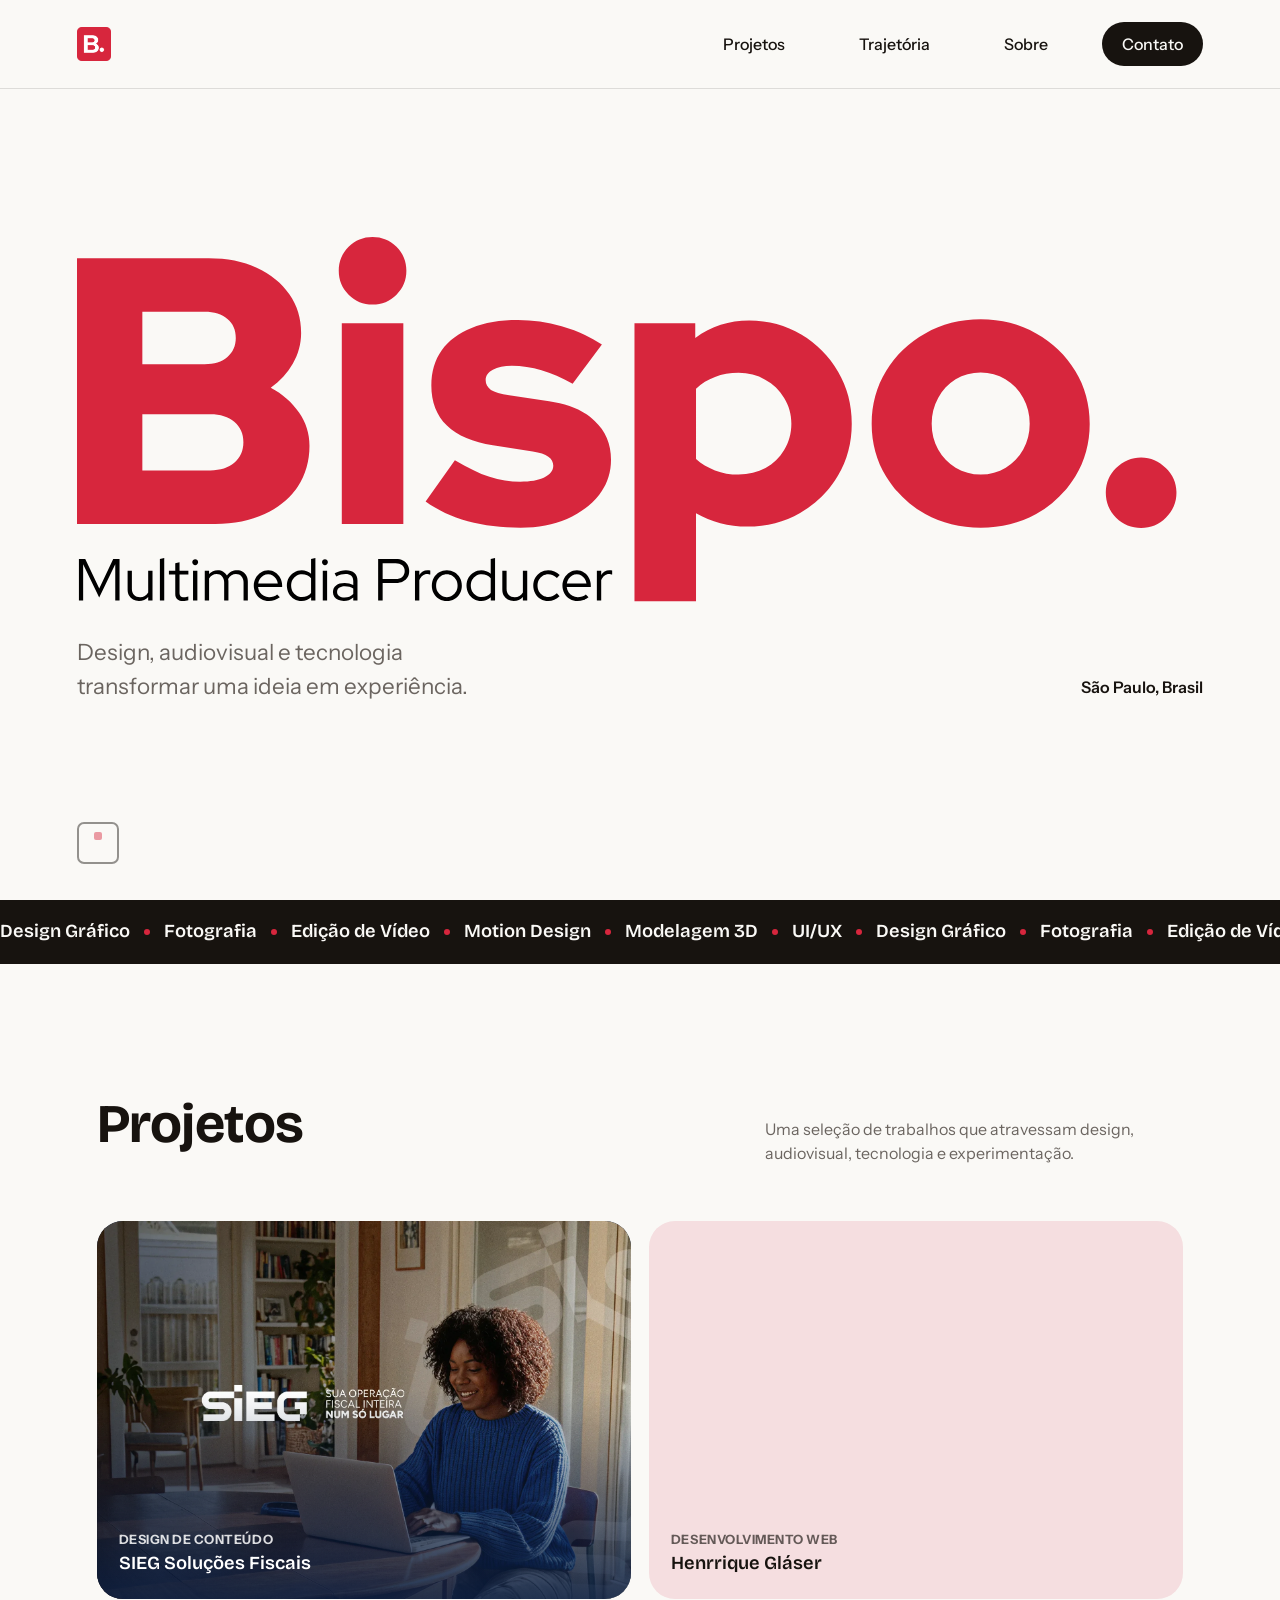
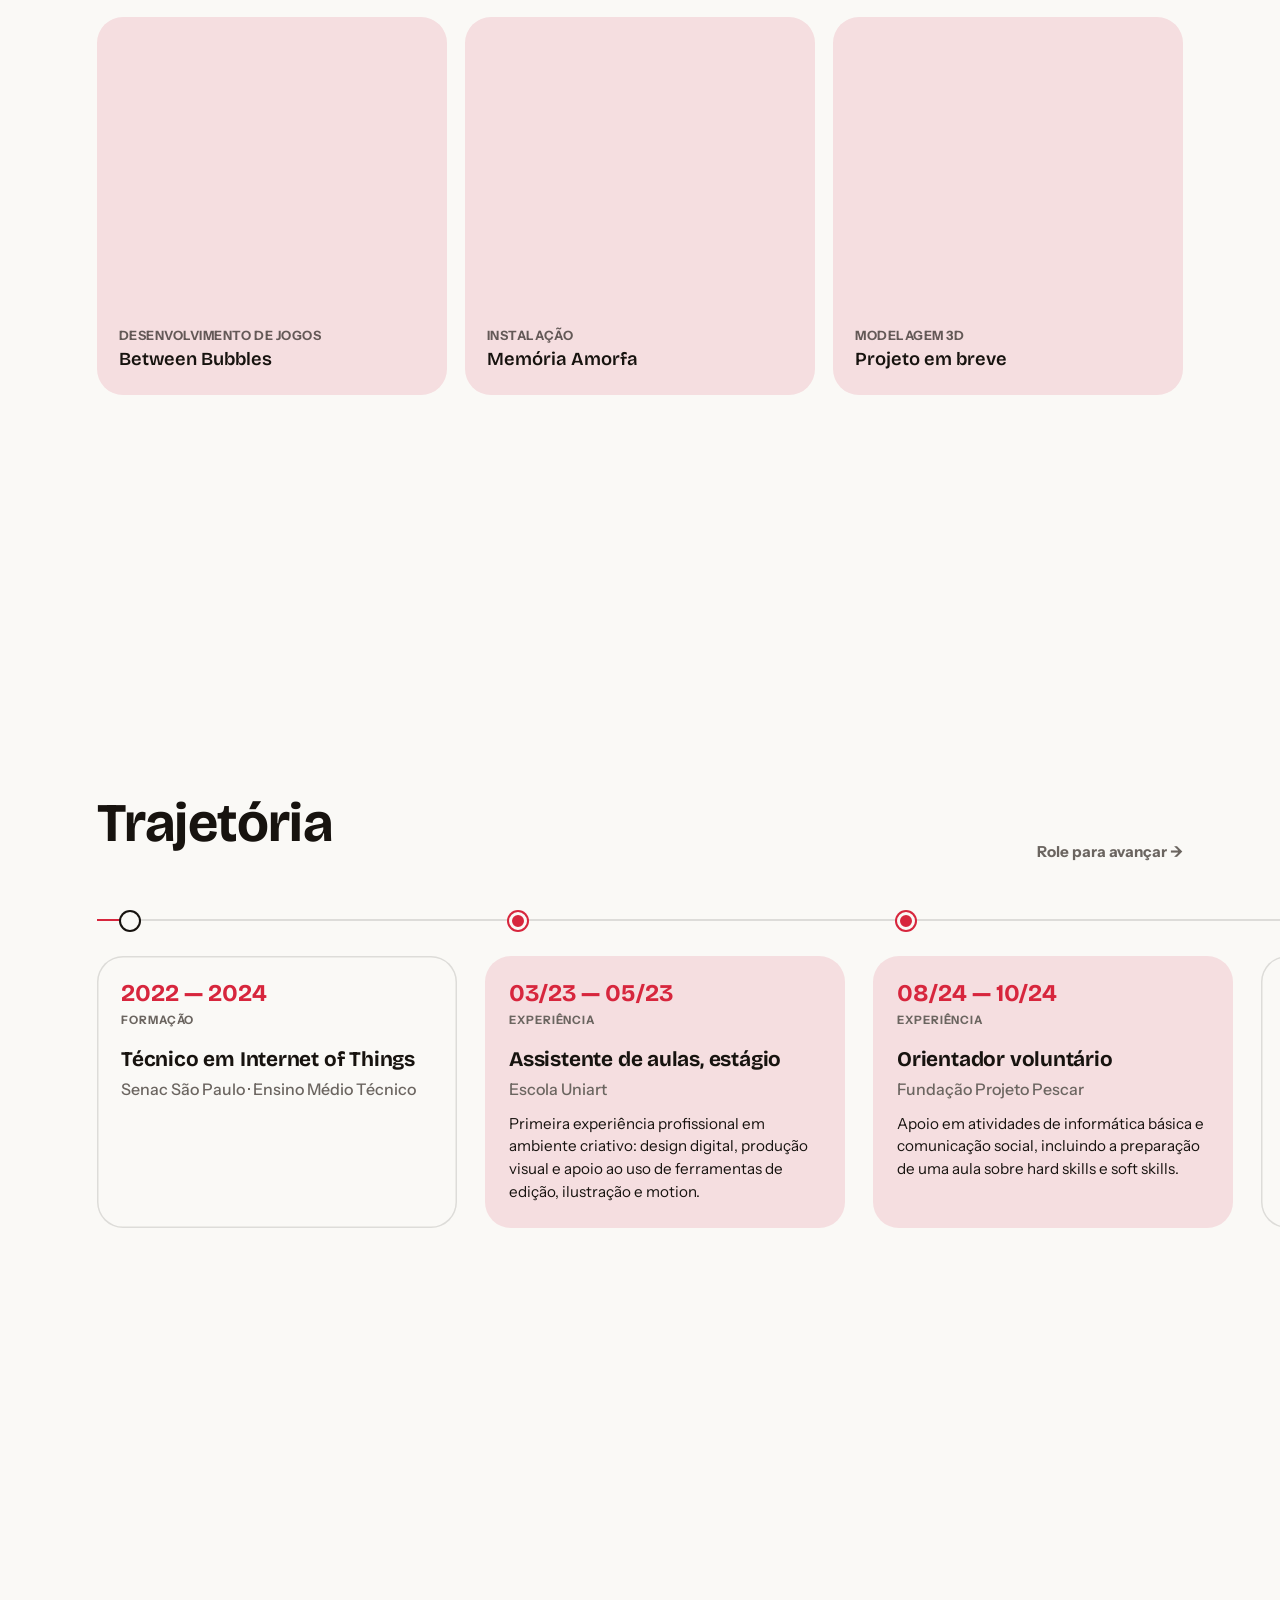
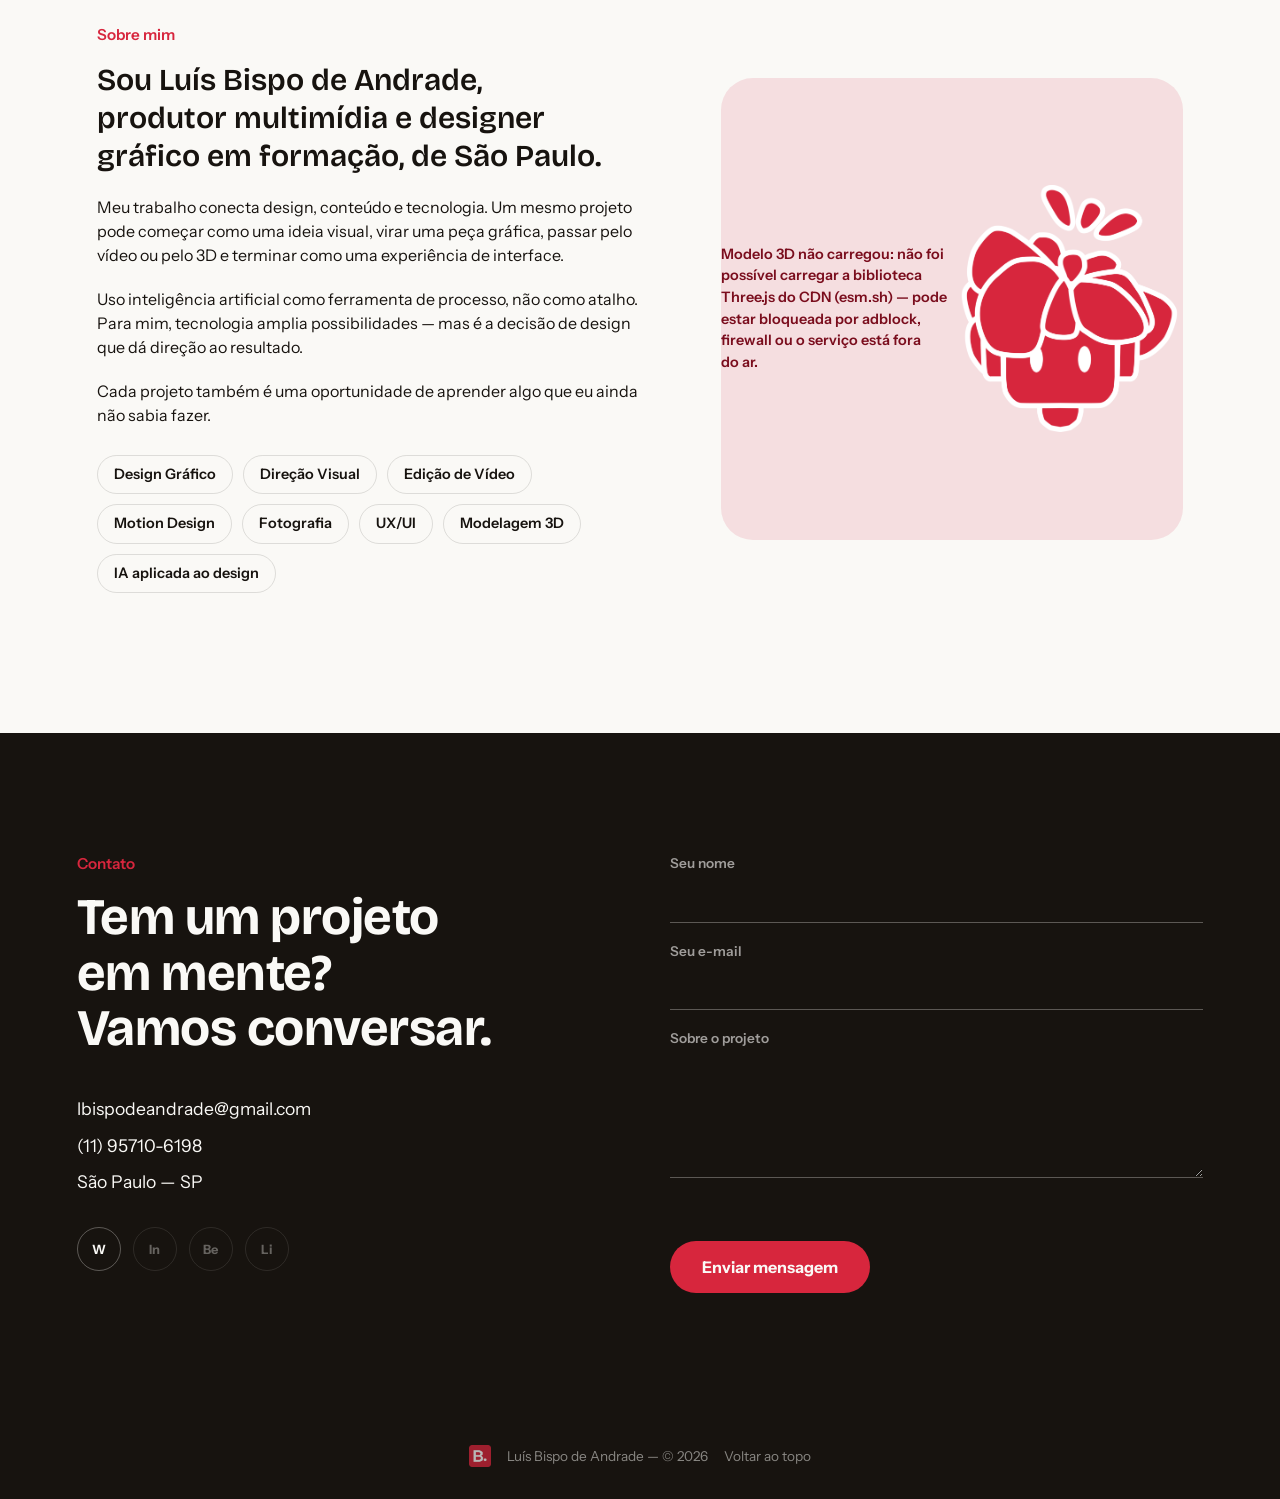
==== index.html @ b8ab95c9 "Ajusta o index: hero sem sobreposição, capa no card da SIEG e trajetória horizontal - Hero: o texto " ====
<!DOCTYPE html>
<html lang="pt-BR">
<head>
<meta charset="UTF-8">
<meta name="viewport" content="width=device-width, initial-scale=1.0">
<title>Luís Bispo — Produtor Multimídia</title>
<meta name="description" content="Portfólio de Luís Bispo de Andrade — produtor multimídia e designer gráfico em São Paulo. Design, fotografia, motion e produção audiovisual.">
<meta name="theme-color" content="#D7263D">
<link rel="canonical" href="https://lu-s-bispo-produtor-multim-dia.vercel.app/">
<meta property="og:type" content="website">
<meta property="og:locale" content="pt_BR">
<meta property="og:site_name" content="Luís Bispo">
<meta property="og:url" content="https://lu-s-bispo-produtor-multim-dia.vercel.app/">
<meta property="og:title" content="Luís Bispo — Produtor Multimídia">
<meta property="og:description" content="Design, fotografia, motion e produção audiovisual em São Paulo.">
<meta property="og:image" content="https://lu-s-bispo-produtor-multim-dia.vercel.app/og-image.png">
<meta property="og:image:width" content="1200">
<meta property="og:image:height" content="630">
<meta property="og:image:alt" content="Bispo. — Luís Bispo de Andrade, produtor multimídia em São Paulo">
<meta name="twitter:card" content="summary_large_image">
<link rel="icon" type="image/png" href="Favicon.png">
<link rel="stylesheet" href="style.css">
<link rel="preconnect" href="https://fonts.googleapis.com">
<link rel="preconnect" href="https://fonts.gstatic.com" crossorigin>
<link href="https://fonts.googleapis.com/css2?family=Bricolage+Grotesque:opsz,wght@12..96,400..800&family=Instrument+Sans:ital,wght@0,400..700;1,400..700&display=swap" rel="stylesheet">
</head>
<body>
<!-- toca a volta da troca de IDV quando se chega de uma página de projeto -->
<script src="troca-idv.js"></script>

<header class="site-header">
    <a href="#topo" class="mark" aria-label="Início">
        <img src="Favicon.png" alt="">
    </a>

    <button class="menu-toggle" aria-expanded="false" aria-controls="nav-menu" aria-label="Abrir menu">
        <span></span><span></span><span></span>
    </button>

    <nav id="nav-menu" class="nav">
        <a href="#projetos">Projetos</a>
        <a href="#trajetoria">Trajetória</a>
        <a href="#sobre">Sobre</a>
        <a href="#contato" class="nav-cta">Contato</a>
    </nav>
</header>

<main id="topo">

    <!-- ===================== HERO ===================== -->
    <section class="hero">
        <h1 class="hero-word">
            <img src="logo.svg" alt="Bispo. Produtor Multimídia">
        </h1>

        <div class="hero-meta">
            <p class="hero-line">Design, audiovisual e tecnologia <br> transformar uma ideia em experiência.</p>
            <p class="hero-loc">São&nbsp;Paulo, Brasil</p>
        </div>

        <a href="#projetos" class="scroll-cue" aria-label="Ver projetos">
            <span></span>
        </a>
    </section>

    <!-- ===================== FAIXA ===================== -->
    <div class="faixa" aria-hidden="true">
        <div class="faixa-track">
            <span>Design Gráfico</span><i></i>
            <span>Fotografia</span><i></i>
            <span>Edição de Vídeo</span><i></i>
            <span>Motion Design</span><i></i>
            <span>Modelagem 3D</span><i></i>
            <span>UI/UX</span><i></i>
            <span>Design Gráfico</span><i></i>
            <span>Fotografia</span><i></i>
            <span>Edição de Vídeo</span><i></i>
            <span>Motion Design</span><i></i>
            <span>Modelagem 3D</span><i></i>
            <span>UI/UX</span><i></i>
            <span>Design Gráfico</span><i></i>
            <span>Fotografia</span><i></i>
            <span>Edição de Vídeo</span><i></i>
            <span>Motion Design</span><i></i>
            <span>Modelagem 3D</span><i></i>
            <span>UI/UX</span><i></i>
            <span>Design Gráfico</span><i></i>
            <span>Fotografia</span><i></i>
            <span>Edição de Vídeo</span><i></i>
            <span>Motion Design</span><i></i>
            <span>Modelagem 3D</span><i></i>
            <span>UI/UX</span><i></i>
            <span>Design Gráfico</span><i></i>
            <span>Fotografia</span><i></i>
            <span>Edição de Vídeo</span><i></i>
            <span>Motion Design</span><i></i>
            <span>Modelagem 3D</span><i></i>
            <span>UI/UX</span><i></i>
            <span>Design Gráfico</span><i></i>
            <span>Fotografia</span><i></i>
            <span>Edição de Vídeo</span><i></i>
            <span>Motion Design</span><i></i>
            <span>Modelagem 3D</span><i></i>
            <span>UI/UX</span><i></i>
        </div>
    </div>

    <!-- ===================== PROJETOS ===================== -->
    <section id="projetos" class="projetos">

        <div class="projetos-intro revelar">
            <h2>Projetos</h2>
            <p>Uma seleção de trabalhos que atravessam design, audiovisual, tecnologia e experimentação.
        </p>
        </div>

        <div class="grid-projetos">

            <a href="sieg.html" class="proj proj-a proj-com-capa revelar" data-categoria="Design de Conteúdo" data-cor="#0A1F44" style="--capa:url(assets/projetos/sieg/capa.webp)">
                <span class="proj-tag">Design de Conteúdo</span>
                <span class="proj-nome">SIEG Soluções Fiscais</span>
            </a>

            <a href="projetomodelo.html" class="proj proj-b revelar" data-categoria="Desenvolvimento Web">
                <span class="proj-tag">Desenvolvimento Web</span>
                <span class="proj-nome">Henrrique Gláser</span>
            </a>

            <a href="projetomodelo.html" class="proj proj-c revelar" data-categoria="Desenvolvimento de Jogos">
                <span class="proj-tag">Desenvolvimento de Jogos</span>
                <span class="proj-nome">Between Bubbles</span>
            </a>

            <a href="projetomodelo.html" class="proj proj-d revelar" data-categoria="Instalação">
                <span class="proj-tag">Instalação</span>
                <span class="proj-nome">Memória Amorfa</span>
            </a>

            <article class="proj proj-e revelar" data-categoria="Modelagem 3D" tabindex="0">
                <span class="proj-tag">Modelagem 3D</span>
                <span class="proj-nome">Projeto em breve</span>
            </article>

        </div>
    </section>

    <!-- ===================== TRAJETÓRIA =====================
         Linha do tempo horizontal, em ordem cronológica. No computador, a rolagem
         da página move a linha para o lado; no celular, ela é arrastada com o dedo. -->
    <section id="trajetoria" class="trajetoria" data-trajetoria>
        <div class="trajetoria-trilho">
            <div class="trajetoria-palco">
                <div class="trajetoria-topo">
                    <h2>Trajetória</h2>
                    <p class="trajetoria-dica" aria-hidden="true"><span class="so-rolagem">Role para avançar</span><span class="so-arrastar">Arraste para o lado</span> →</p>
                </div>
                <div class="linha-do-tempo">
                    <span class="linha-progresso" aria-hidden="true"></span>
                    <article class="item-tempo item-formacao">
                        <span class="tempo-data">2022 — 2024</span>
                        <span class="tempo-tipo">Formação</span>
                        <h3>Técnico em Internet of Things</h3>
                        <p class="tempo-org">Senac São Paulo · Ensino Médio Técnico</p>
                    </article>
                    <article class="item-tempo">
                        <span class="tempo-data">03/23 — 05/23</span>
                        <span class="tempo-tipo">Experiência</span>
                        <h3>Assistente de aulas, estágio</h3>
                        <p class="tempo-org">Escola Uniart</p>
                        <p class="tempo-desc">Primeira experiência profissional em ambiente criativo: design digital, produção visual e apoio ao uso de ferramentas de edição, ilustração e motion.</p>
                    </article>
                    <article class="item-tempo">
                        <span class="tempo-data">08/24 — 10/24</span>
                        <span class="tempo-tipo">Experiência</span>
                        <h3>Orientador voluntário</h3>
                        <p class="tempo-org">Fundação Projeto Pescar</p>
                        <p class="tempo-desc">Apoio em atividades de informática básica e comunicação social, incluindo a preparação de uma aula sobre hard skills e soft skills.</p>
                    </article>
                    <article class="item-tempo item-formacao">
                        <span class="tempo-data">2025 — 2026</span>
                        <span class="tempo-tipo">Formação</span>
                        <h3>Produção Multimídia</h3>
                        <p class="tempo-org">Senac São Paulo · Ensino Superior</p>
                        <p class="tempo-desc">Design Gráfico · Audiovisual · Fotografia · UI/UX · Prototipagem · Motion Design · Modelagem 3D · Gestão de Eventos</p>
                    </article>
                    <article class="item-tempo">
                        <span class="tempo-data">09/25 — atual</span>
                        <span class="tempo-tipo">Experiência</span>
                        <h3>Designer de Conteúdo, estágio</h3>
                        <p class="tempo-org">SIEG Soluções Fiscais Estratégicas</p>
                        <p class="tempo-desc">Peças gráficas e conteúdos visuais para comunicação interna e externa, seguindo diretrizes de identidade e objetivos de comunicação da empresa.</p>
                    </article>
                </div>
            </div>
        </div>
    </section>

    <!-- ===================== SOBRE ===================== -->
    <section id="sobre" class="sobre">

        <div class="sobre-texto">
            <p class="eyebrow revelar">Sobre mim</p>
            <p class="sobre-p sobre-p-grande revelar">
                Sou Luís Bispo de Andrade, produtor multimídia 
                e designer gráfico em formação, de São Paulo.
            </p>
            <p class="sobre-p revelar">
                Meu trabalho conecta design, conteúdo e tecnologia. 
                Um mesmo projeto pode começar como uma ideia visual, 
                virar uma peça gráfica, passar pelo vídeo ou pelo 3D 
                e terminar como uma experiência de interface.
            </p>
            <p class="sobre-p revelar">
                Uso inteligência artificial como ferramenta de processo,
                 não como atalho. Para mim, tecnologia amplia possibilidades
                  — mas é a decisão de design que dá direção ao resultado.
            </p>

             <p class="sobre-p revelar">Cada projeto também é uma oportunidade de aprender algo que eu ainda não sabia fazer.</p>

            <ul class="sobre-skills revelar">
                <li>
                    Design Gráfico
                    <div class="skill-preview">
                        <video
                            src="video"
                            muted
                            loop
                            playsinline
                        ></video>
                    </div>     
                 </li>
                <li>
                    Direção Visual
                    <div class="skill-preview">
                        <video
                            src="video"
                            muted
                            loop
                            playsinline
                        ></video>
                    </div>
                </li>
                <li>
                    Edição de Vídeo
                    <div class="skill-preview">
                        <video
                            src="video"
                            muted
                            loop
                            playsinline
                        ></video>
                    </div>
                </li>
                <li>
                    Motion Design
                    <div class="skill-preview">
                        <video
                            src="video"
                            muted
                            loop
                            playsinline
                        ></video>
                    </div>
                </li>
                <li>
                    Fotografia
                    <div class="skill-preview">
                        <video
                            src="video"
                            muted
                            loop
                            playsinline
                        ></video>
                    </div>
                </li>
                <li>
                    UX/UI
                    <div class="skill-preview">
                        <video
                            src="video"
                            muted
                            loop
                            playsinline
                        ></video>
                    </div>
                </li>
                <li>
                    Modelagem 3D
                <div class="skill-preview">
                        <video
                            src="video"
                            muted
                            loop
                            playsinline
                        ></video>
                    </div>
                </li>
                <li>
                    IA aplicada ao design
                    <div class="skill-preview">
                        <video
                            src="video"
                            muted
                            loop
                            playsinline
                        ></video>
                    </div></li>
            </ul>
        </div>

        <div class="sobre-objeto revelar">
            <p class="objeto-status">Carregando…</p>
            <img src="ilustrate_icon.png" alt="Ícone ilustrado, mascote da marca Bispo" class="objeto-fallback" hidden>
        </div>

    </section>

    <!-- ===================== CONTATO ===================== -->
    <section id="contato" class="contato">

        <div class="contato-texto revelar">
            <p class="eyebrow">Contato</p>
            <h2>Tem um projeto em mente?<br>Vamos conversar.</h2>

            <div class="contato-dados">
                <a href="mailto:lbispodeandrade@gmail.com">lbispodeandrade@gmail.com</a>
                <a href="https://wa.me/5511957106198">(11) 95710-6198</a>
                <span>São Paulo — SP</span>
            </div>

            <div class="social-links">
                <a href="https://wa.me/5511957106198" aria-label="WhatsApp">W</a>
                <a href="#" aria-disabled="true" onclick="return false;" aria-label="Instagram">In</a>
                <a href="#" aria-disabled="true" onclick="return false;" aria-label="Behance">Be</a>
                <a href="#" aria-disabled="true" onclick="return false;" aria-label="LinkedIn">Li</a>
            </div>
        </div>

        <form class="contato-form revelar" action="https://formsubmit.co/lbispodeandrade@gmail.com" method="POST">

            <input type="hidden" name="_captcha" value="false">
            <input type="hidden" name="_template" value="table">
            <input type="text" name="_honey" style="display:none" tabindex="-1" autocomplete="off">

            <label>
                Seu nome
                <input type="text" name="name" required>
            </label>

            <label>
                Seu e-mail
                <input type="email" name="email" required>
            </label>

            <label>
                Sobre o projeto
                <textarea name="message" rows="5" required></textarea>
            </label>

            <p class="form-status" role="status" aria-live="polite"></p>

            <button type="submit">Enviar mensagem</button>

        </form>

    </section>

</main>

<footer class="site-footer">
    <img src="Favicon.png" alt="">
    <p>Luís Bispo de Andrade — © <span id="ano"></span></p>
    <a href="#topo">Voltar ao topo</a>
</footer>

<script src="script.js"></script>
<script type="module" src="objeto3d.js"></script>
</body>
</html>
---- style.css ----
/* =========================================================
   TOKENS
========================================================= */
:root{
    --bg: #FAF9F6;
    --ink: #17130F;
    --red: #D7263D;
    --red-deep: #7A0D1D;
    --pink: #F5DEE0;
    --graphite: #6B6560;
    --line: rgba(23,19,15,.12);

    --display: "Bricolage Grotesque", sans-serif;
    --body: "Instrument Sans", sans-serif;

    --wrap: 1240px;
    --pad: 6vw;
}

*{ margin:0; padding:0; box-sizing:border-box; }

html{ scroll-behavior:smooth; }

body{
    background:var(--bg);
    color:var(--ink);
    font-family:var(--body);
    font-size:16px;
    line-height:1.5;
    -webkit-font-smoothing:antialiased;
}

img{ max-width:100%; display:block; }

a{ color:inherit; text-decoration:none; }

h1,h2,h3{
    font-family:var(--display);
    font-weight:700;
    letter-spacing:-.01em;
    text-wrap:balance;
}

/* quebras de texto: títulos com linhas equilibradas, parágrafos sem palavra sozinha no fim */
p, dd, li, figcaption, blockquote{ text-wrap:pretty; }
.projeto-lead, .desafio-frase, .projeto-destaque p, .vitrine-titulo, .sobre-p-grande{ text-wrap:balance; }

a:focus-visible,
button:focus-visible,
input:focus-visible,
textarea:focus-visible,
[tabindex]:focus-visible{
    outline:3px solid var(--red);
    outline-offset:3px;
    border-radius:4px;
}

.eyebrow{
    font-size:.95rem;
    color:var(--red);
    font-weight:600;
    margin-bottom:14px;
}

/* =========================================================
   HEADER
========================================================= */
.site-header{
    position:fixed;
    top:0; left:0; right:0;
    z-index:50;
    display:flex;
    align-items:center;
    justify-content:space-between;
    padding:22px var(--pad);
    background:rgba(250,249,246,.92);
    backdrop-filter:blur(14px);
    border-bottom:1px solid var(--line);
}

.mark img{ width:34px; height:34px; }

.nav{
    display:flex;
    align-items:center;
    gap:34px;
    font-weight:500;
}

.nav a{ 
    position:relative; 
    padding:10px 20px; 
}
.nav a:not(.nav-cta)::after{
    content:"";
    position:absolute;
    left:0; bottom:-2px;
    height:2px;
    width:0;
    background:var(--red);
    transition:width .25s ease;
}
.nav a:not(.nav-cta):hover::after{ width:100%; }

.nav-cta{
    background:var(--ink);
    color:var(--bg);
    padding:10px 20px;
    border-radius:100px;
    transition:background .25s ease;
}
.nav-cta:hover{ background:var(--red); }

.menu-toggle{
    display:none;
    flex-direction:column;
    justify-content:center;
    gap:5px;
    width:34px; height:34px;
    background:none; border:none; cursor:pointer;
}
.menu-toggle span{
    height:2px; width:100%;
    background:var(--ink);
    border-radius:2px;
    transition:.3s;
}
.menu-toggle[aria-expanded="true"] span:nth-child(1){ transform:translateY(7px) rotate(45deg); }
.menu-toggle[aria-expanded="true"] span:nth-child(2){ opacity:0; }
.menu-toggle[aria-expanded="true"] span:nth-child(3){ transform:translateY(-7px) rotate(-45deg); }

/* =========================================================
   HERO
========================================================= */
.hero{
    position:relative;
    min-height:100vh;
    display:flex;
    flex-direction:column;
    justify-content:center;
    padding:120px var(--pad) 80px;
    overflow:hidden;
}

.hero-word{
    width:min(1100px, 92vw);
    opacity:0;
    transform:translateY(28px);
    animation:subir .9s cubic-bezier(.2,.8,.2,1) .15s forwards;
}
.hero-word img{ width:100%; }

.hero-meta{
    margin-top:34px;
    display:flex;
    justify-content:space-between;
    align-items:flex-end;
    gap:24px;
    max-width:var(--wrap);
    opacity:0;
    animation:subir .9s cubic-bezier(.2,.8,.2,1) .4s forwards;
}

.hero-line{
    font-size:clamp(1rem, .85rem + .7vw, 1.4rem);
    color:var(--graphite);
    max-width:34ch;
}

.hero-loc{
    font-weight:600;
    white-space:nowrap;
    padding-bottom:4px;
}

@keyframes subir{
    to{ opacity:1; transform:translateY(0); }
}

.scroll-cue{
    transition:opacity .3s ease;
    position:absolute;
    bottom:36px; left:var(--pad);
    width:42px; height:42px;
    border:2px solid var(--ink);
    border-radius:7px;
    opacity:.45;
}
.scroll-cue span{
    position:absolute; top:8px; left:50%;
    width:8px; height:8px;
    background:var(--red);
    border-radius:2px;
    transform:translateX(-50%);
    animation:pinga 1.8s ease infinite;
}
@keyframes pinga{
    0%{ top:8px; opacity:1; }
    70%{ opacity:0; }
    100%{ top:20px; opacity:0; }
}

/* =========================================================
   FAIXA (marquee de habilidades)
========================================================= */
.faixa{
    background:var(--ink);
    color:var(--bg);
    overflow:hidden;
    padding:18px 0;
    white-space:nowrap;
}
.faixa-track{
    display:inline-flex;
    align-items:center;
    gap:14px;
    animation:rolar 96s linear infinite;
    font-family:var(--display);
    font-weight:600;
    font-size:1.15rem;
}
.faixa-track i{
    width:6px; height:6px;
    border-radius:50%;
    background:var(--red);
    display:inline-block;
}
@keyframes rolar{
    from{ transform:translateX(0); }
    to{ transform:translateX(-50%); }
}

/* =========================================================
   PROJETOS
========================================================= */
.projetos{
    padding:120px var(--pad);
    max-width:var(--wrap);
    margin:0 auto;
}
.projetos-intro{
    display:flex;
    justify-content:space-between;
    align-items:flex-end;
    gap:40px;
    margin-bottom:56px;
    flex-wrap:wrap;
}
.projetos-intro h2{ font-size:clamp(2rem, 1.3rem + 3vw, 3.4rem); }
.projetos-intro p{
    max-width:38ch;
    color:var(--graphite);
}

.grid-projetos{
    display:grid;
    grid-template-columns:repeat(6, 1fr);
    grid-auto-rows:180px;
    grid-auto-flow:dense;
    gap:18px;
}
.proj{
    border-radius:26px;
    background:var(--pink);
    position:relative;
    display:flex;
    flex-direction:column;
    justify-content:flex-end;
    padding:22px;
    overflow:hidden;
    cursor:default;
    transition:transform .35s ease;
}
.proj:nth-child(5n+1){ background:var(--red); color:var(--bg); }
.proj:nth-child(5n+1) .proj-tag{ opacity:.85; }
.proj:hover, .proj:focus-visible{ transform:translateY(-6px); }

a.proj{ cursor:pointer; }
a.proj::after{
    content:"↗";
    position:absolute;
    top:20px; right:22px;
    font-size:1.4rem;
    line-height:1;
    opacity:0;
    transform:translate(-6px, 6px);
    transition:opacity .3s ease, transform .3s ease;
}
a.proj:hover::after, a.proj:focus-visible::after{ opacity:1; transform:none; }

.proj-a{ grid-column:span 3; grid-row:span 2; }

/* card com a capa do projeto como imagem de fundo (--capa no style do card) */
.proj.proj-com-capa{ background:#0A1F44; color:#fff; isolation:isolate; }
.proj-com-capa::before{
    content:"";
    position:absolute;
    inset:0;
    z-index:-1;
    background:
        linear-gradient(to top, rgba(10,31,68,.85), rgba(10,31,68,0) 55%),
        var(--capa) 38% 45% / cover no-repeat;
    transition:transform .8s cubic-bezier(.22,1,.36,1);
}
.proj-com-capa:hover::before,
.proj-com-capa:focus-visible::before{ transform:scale(1.05); }
.proj-com-capa .proj-tag{ opacity:.85; }
.proj-b{ grid-column:span 3; grid-row:span 2; }
.proj-c{ grid-column:span 2; grid-row:span 2; }
.proj-d{ grid-column:span 2; grid-row:span 2; }
.proj-e{ grid-column:span 2; grid-row:span 2; }

.proj-tag{
    font-size:.8rem;
    font-weight:700;
    text-transform:uppercase;
    letter-spacing:.04em;
    opacity:.65;
}
.proj-nome{
    font-family:var(--display);
    font-size:1.15rem;
    font-weight:600;
}

/* =========================================================
   TRAJETÓRIA
========================================================= */
.trajetoria{ padding:120px 0; }
.trajetoria-trilho{ position:relative; }
.trajetoria-palco{
    max-width:var(--wrap);
    margin:0 auto;
    padding:0 var(--pad);
}
.trajetoria-topo{
    display:flex;
    justify-content:space-between;
    align-items:flex-end;
    gap:24px;
    margin-bottom:48px;
}
.trajetoria h2{ font-size:clamp(2rem, 1.3rem + 3vw, 3.4rem); }
.trajetoria-dica{ font-size:.95rem; font-weight:700; color:var(--graphite); white-space:nowrap; }
.trajetoria-dica .so-rolagem{ display:none; }
.trajetoria.horizontal .trajetoria-dica .so-rolagem{ display:inline; }
.trajetoria.horizontal .trajetoria-dica .so-arrastar{ display:none; }

/* linha do tempo horizontal: uma linha no topo e um cartão por etapa */
.linha-do-tempo{
    position:relative;
    display:flex;
    gap:28px;
    padding-top:44px;
    overflow-x:auto;
    scroll-snap-type:x mandatory;
    scrollbar-width:none;
}
.linha-do-tempo::-webkit-scrollbar{ display:none; }
.linha-do-tempo::before,
.linha-progresso{
    content:"";
    position:absolute;
    top:7px; left:0;
    height:2px;
    background:var(--line);
}
.linha-do-tempo::before{ width:var(--largura-linha, 100%); }
.linha-progresso{ width:0; background:var(--red); z-index:1; }

.item-tempo{
    position:relative;
    flex:0 0 min(340px, 78vw);
    scroll-snap-align:start;
    padding:24px;
    border-radius:26px;
    background:var(--pink);
}
.item-tempo::before{
    content:"";
    position:absolute;
    left:24px; top:-44px;
    width:12px; height:12px;
    border-radius:50%;
    background:var(--red);
    border:3px solid var(--bg);
    box-shadow:0 0 0 2px var(--red);
    z-index:2;
}
.item-formacao{ background:transparent; box-shadow:inset 0 0 0 1.5px var(--line); }
.item-formacao::before{ background:var(--bg); box-shadow:0 0 0 2px var(--ink); }

.tempo-data{
    display:block;
    font-family:var(--display);
    font-size:1.5rem;
    font-weight:700;
    color:var(--red);
    line-height:1.1;
}
.tempo-tipo{
    display:block;
    margin:6px 0 18px;
    font-size:.72rem;
    font-weight:700;
    letter-spacing:.08em;
    text-transform:uppercase;
    color:var(--graphite);
}
.item-tempo h3{ font-size:1.3rem; line-height:1.2; margin-bottom:4px; }
.tempo-org{ color:var(--graphite); font-weight:500; }
.tempo-desc{ margin-top:12px; font-size:.95rem; color:var(--ink); }

/* computador: a rolagem da página move a linha para o lado (classe posta pelo script) */
.trajetoria.horizontal{ padding:0; }
.trajetoria.horizontal .trajetoria-trilho{ height:calc(100vh + var(--distancia, 0px)); }
.trajetoria.horizontal .trajetoria-palco{
    max-width:none;
    padding-left:max(var(--pad), calc((100vw - var(--wrap)) / 2 + var(--pad)));
    padding-right:max(var(--pad), calc((100vw - var(--wrap)) / 2 + var(--pad)));
    position:sticky;
    top:0;
    height:100vh;
    display:flex;
    flex-direction:column;
    justify-content:center;
    padding-top:80px;
    overflow:hidden;
}
.trajetoria.horizontal .linha-do-tempo{
    overflow:visible;
    width:max-content;
    will-change:transform;
}
.trajetoria.horizontal .item-tempo{ flex-basis:360px; }

/* =========================================================
   SOBRE
========================================================= */
.sobre{
    display:grid;
    grid-template-columns:1.1fr .9fr;
    gap:60px;
    padding:100px var(--pad) 140px;
    max-width:var(--wrap);
    margin:0 auto;
    align-items:center;
}
.sobre-p{ margin-bottom:20px; max-width:56ch; color:var(--ink); }
.sobre-p-grande{
    font-family:var(--display);
    font-size:clamp(1.3rem, 1rem + 1.4vw, 1.9rem);
    font-weight:600;
    line-height:1.25;
}
.sobre-skills{
    list-style:none;
    display:flex;
    flex-wrap:wrap;
    gap:10px;
    margin-top:28px;
}
.sobre-skills li{
    position: relative;

    border:1.5px solid var(--line);
    border-radius:100px;
    padding:8px 16px;

    font-size:.9rem;
    font-weight:600;

    transition: transform .35s ease;
    color: .35s ease;
    background: .35s ease;
}

.sobre-skills li:hover, li:focus-visible{ 
transform:translateY(-6px); 
color:var(--bg);
background: var(--red);
}

/* Thumb */
.skill-preview {
    position: absolute;

    width: 180px;
    aspect-ratio: 16 / 9;

    left: 50%;
    bottom: calc(100% + 16px);

    transform:
        translateX(-50%)
        translateY(10px)
        scale(.9);

    opacity: 0;
    visibility: hidden;

    pointer-events: none;

    overflow: hidden;

    border-radius: 12px;

    background: #111;

    transition:
        opacity .3s ease,
        transform .3s ease,
        visibility .3s ease;

    z-index: 20;
}


/* Vídeo */
.skill-preview video {
    width: 100%;
    height: 100%;

    object-fit: cover;

    display: block;
}


/* Aparece no hover */
.sobre-skills li:hover .skill-preview {
    opacity: 1;
    visibility: visible;

    transform:
        translateX(-50%)
        translateY(0)
        scale(1);
}


.sobre-objeto{
    aspect-ratio:1/1;
    border-radius:32px;
    background:var(--pink);
    display:flex;
    align-items:center;
    justify-content:center;
    position:relative;
    overflow:hidden;
}
.sobre-objeto canvas{
    position:absolute;
    inset:0;
    width:100% !important;
    height:100% !important;
}
.objeto-status{
    color:var(--red-deep);
    font-weight:600;
    font-size:.9rem;
}
.objeto-fallback{ width:50%; }
/* =========================================================
   CONTATO
========================================================= */
.contato{
    background:var(--ink);
    color:var(--bg);
    padding:120px var(--pad);
    display:grid;
    grid-template-columns:1fr 1fr;
    gap:60px;
}
.contato h2{
    font-size:clamp(2rem, 1.2rem + 3.4vw, 3.2rem);
    line-height:1.08;
    margin:10px 0 40px;
}
.contato-dados{
    display:flex;
    flex-direction:column;
    gap:10px;
    font-size:1.1rem;
    margin-bottom:32px;
}
.contato-dados a:hover{ color:var(--red); }

.social-links{ display:flex; gap:12px; }
.social-links a{
    width:44px; height:44px;
    border:1.5px solid rgba(250,249,246,.3);
    border-radius:50%;
    display:flex; align-items:center; justify-content:center;
    font-size:.8rem; font-weight:700;
    transition:.25s;
}
.social-links a:not([aria-disabled]):hover{
    background:var(--red);
    border-color:var(--red);
}
.social-links a[aria-disabled="true"]{ opacity:.35; cursor:default; }

.contato-form{
    display:flex;
    flex-direction:column;
    gap:18px;
}
.contato-form label{
    display:flex;
    flex-direction:column;
    gap:8px;
    font-size:.85rem;
    color:rgba(250,249,246,.6);
    font-weight:600;
}
.contato-form input,
.contato-form textarea{
    background:transparent;
    border:none;
    border-bottom:1.5px solid rgba(250,249,246,.3);
    color:var(--bg);
    font-family:var(--body);
    font-size:1.05rem;
    padding:10px 2px;
    resize:vertical;
}
.contato-form input:focus,
.contato-form textarea:focus{
    outline:none;
    border-color:var(--red);
}
.form-status{ font-size:.9rem; min-height:1.2em; }
.form-status.success{ color:#8FD19E; }
.form-status.error{ color:#F2A0A0; }

.contato-form button{
    margin-top:10px;
    align-self:flex-start;
    background:var(--red);
    color:var(--bg);
    border:none;
    padding:16px 32px;
    border-radius:100px;
    font-family:var(--body);
    font-weight:700;
    font-size:1rem;
    cursor:pointer;
    transition:.25s;
}
.contato-form button:hover{ background:var(--bg); color:var(--ink); }
.contato-form button[disabled]{ opacity:.6; cursor:not-allowed; }

/* =========================================================
   FOOTER
========================================================= */
.site-footer{
    display:flex;
    align-items:center;
    justify-content:center;
    gap:16px;
    padding:32px var(--pad);
    background:var(--ink);
    color:rgba(250,249,246,.5);
    font-size:.85rem;
    flex-wrap:wrap;
}
.site-footer img{ width:22px; height:22px; opacity:.7; }
.site-footer a:hover{ color:var(--bg); }

/* =========================================================
   PÁGINA DE PROJETO
========================================================= */
.pagina-projeto{ --cor-projeto:var(--red); }

.projeto-hero,
.projeto-capa,
.projeto-bloco,
.projeto-galeria,
.projeto-destaque,
.projeto-navegacao{
    max-width:var(--wrap);
    margin-left:auto;
    margin-right:auto;
    padding-left:var(--pad);
    padding-right:var(--pad);
}

/* Abertura */
.projeto-hero{ padding-top:150px; padding-bottom:56px; }
.voltar{
    display:block;
    width:fit-content;
    margin-bottom:48px;
    color:var(--graphite);
    font-weight:600;
    font-size:.9rem;
    transition:color .25s, transform .25s;
}
.voltar:hover{ color:var(--cor-projeto); transform:translateX(-4px); }

.projeto-hero-topo{
    display:flex;
    justify-content:space-between;
    align-items:center;
    gap:16px;
}
.projeto-hero .proj-tag{
    display:inline-block;
    padding:8px 16px;
    border-radius:999px;
    background:var(--cor-projeto);
    color:var(--bg);
    opacity:1;
}
.projeto-numero{
    white-space:nowrap;
    font-family:var(--display);
    font-weight:700;
    font-size:1.1rem;
}
.projeto-numero i{ font-style:normal; color:var(--graphite); font-weight:500; }

.projeto-hero h1{
    margin:28px 0 24px;
    font-size:clamp(2.8rem, 1.2rem + 6.5vw, 7rem);
    line-height:.95;
    letter-spacing:-.03em;
    max-width:14ch;
}
.projeto-resumo{
    max-width:52ch;
    color:var(--graphite);
    font-size:clamp(1.05rem, 1rem + .4vw, 1.3rem);
}
.projeto-ficha{
    display:grid;
    grid-template-columns:repeat(4, 1fr);
    margin-top:56px;
    border-top:1px solid var(--line);
}
.projeto-ficha div{
    padding:20px 20px 0 0;
    border-right:1px solid var(--line);
}
.projeto-ficha div + div{ padding-left:20px; }
.projeto-ficha div:last-child{ border-right:0; }
.projeto-ficha dt{
    margin-bottom:6px;
    font-size:.72rem;
    font-weight:700;
    text-transform:uppercase;
    letter-spacing:.08em;
    color:var(--graphite);
}
.projeto-ficha dd{ font-weight:600; }

/* Capa */
.projeto-capa{ margin-bottom:120px; }
.projeto-capa-moldura{
    position:relative;
    aspect-ratio:16 / 9;
    border-radius:26px;
    overflow:hidden;
    background:var(--pink);
}

/* Imagens com parallax: ficam maiores que a moldura para ter folga ao se mover */
.projeto-capa-moldura img,
.galeria-item img{
    width:100%;
    height:100%;
    object-fit:cover;
    transform:scale(1.12);
    will-change:transform;
}

/* Imagem que não carregou: some e deixa só a moldura com um aviso */
.img-vazia{ visibility:hidden; }
.projeto-capa-moldura:has(.img-vazia),
.galeria-item:has(.img-vazia){
    display:grid;
    place-items:center;
}
.projeto-capa-moldura:has(.img-vazia)::after,
.galeria-item:has(.img-vazia)::after{
    content:"Imagem do projeto";
    position:absolute;
    color:var(--red-deep);
    font-size:.8rem;
    font-weight:700;
    text-transform:uppercase;
    letter-spacing:.08em;
    opacity:.45;
}

/* Blocos de texto: rótulo à esquerda, texto à direita */
.projeto-bloco{
    display:grid;
    grid-template-columns:minmax(180px, 1fr) 2fr;
    gap:40px;
    margin-bottom:120px;
}
.projeto-rotulo{
    position:sticky;
    top:110px;
    align-self:start;
    font-size:1.4rem;
}
.projeto-rotulo span{
    display:block;
    margin-bottom:6px;
    font-size:.8rem;
    color:var(--cor-projeto);
    letter-spacing:.06em;
}
.projeto-bloco-texto{
    display:grid;
    gap:20px;
    max-width:62ch;
    font-size:1.08rem;
    line-height:1.65;
}
.projeto-lead{
    font-family:var(--display);
    font-size:clamp(1.4rem, 1.1rem + 1.2vw, 2rem);
    font-weight:600;
    line-height:1.25;
}

/* Galeria em mosaico */
.projeto-galeria{
    display:grid;
    grid-template-columns:repeat(6, 1fr);
    grid-auto-rows:220px;
    gap:18px;
    margin-bottom:120px;
}
.galeria-item{
    position:relative;
    grid-column:span 3;
    grid-row:span 2;
    border-radius:26px;
    overflow:hidden;
    background:var(--pink);
}
.galeria-larga{ grid-column:span 6; grid-row:span 3; }
.galeria-alta{ grid-column:span 2; grid-row:span 3; }
.galeria-media{ grid-column:span 4; grid-row:span 3; }
.galeria-item figcaption{
    position:absolute;
    left:16px; bottom:16px;
    padding:8px 14px;
    border-radius:999px;
    background:rgba(250,249,246,.9);
    backdrop-filter:blur(8px);
    font-size:.8rem;
    font-weight:600;
}

/* Frase de destaque */
.projeto-destaque{ margin-bottom:120px; }
.projeto-destaque p{
    max-width:20ch;
    font-family:var(--display);
    font-size:clamp(2rem, 1rem + 4vw, 4.2rem);
    font-weight:700;
    line-height:1.05;
    letter-spacing:-.02em;
}
.projeto-destaque p::before{
    content:"“";
    display:block;
    height:.55em;
    color:var(--cor-projeto);
    font-size:1.6em;
    line-height:1;
}
.projeto-destaque cite{
    display:block;
    margin-top:24px;
    font-style:normal;
    color:var(--graphite);
}

/* Números do resultado */
.projeto-numeros{
    display:grid;
    grid-template-columns:repeat(3, 1fr);
    gap:18px;
    margin-top:20px;
    list-style:none;
}
.projeto-numeros li{
    padding:22px;
    border-radius:26px;
    background:var(--pink);
}
.projeto-numeros strong{
    display:block;
    font-family:var(--display);
    font-size:clamp(1.8rem, 1.2rem + 2vw, 2.8rem);
    line-height:1;
    color:var(--cor-projeto);
}
.projeto-numeros span{ display:block; margin-top:8px; font-size:.9rem; line-height:1.35; color:var(--graphite); }

/* Próximo projeto */
.projeto-navegacao{
    display:grid;
    gap:24px;
    padding-top:40px;
    padding-bottom:100px;
    border-top:1px solid var(--line);
}
.projeto-anterior{
    width:fit-content;
    color:var(--graphite);
    font-weight:600;
    transition:color .25s;
}
.projeto-anterior:hover{ color:var(--cor-projeto); }
.projeto-seguinte{
    position:relative;
    display:flex;
    flex-direction:column;
    justify-content:flex-end;
    min-height:260px;
    padding:32px;
    border-radius:26px;
    background:var(--cor-projeto);
    color:var(--bg);
    overflow:hidden;
    transition:transform .35s ease;
}
.projeto-seguinte:hover{ transform:translateY(-6px); }
.projeto-seguinte-rotulo{
    font-size:.8rem;
    font-weight:700;
    text-transform:uppercase;
    letter-spacing:.06em;
    opacity:.8;
}
.projeto-seguinte-nome{
    font-family:var(--display);
    font-size:clamp(2rem, 1.2rem + 3.5vw, 4rem);
    font-weight:700;
    line-height:1;
    letter-spacing:-.02em;
}
.projeto-seguinte-seta{
    position:absolute;
    top:28px; right:32px;
    font-size:2.4rem;
    line-height:1;
    transition:transform .35s ease;
}
.projeto-seguinte:hover .projeto-seguinte-seta{ transform:translateX(8px); }

/* Lista de frentes de trabalho (dentro de um bloco de texto) */
.frentes{
    display:grid;
    gap:14px;
    margin-top:8px;
    list-style:none;
    counter-reset:frente;
}
.frentes li{
    display:grid;
    gap:6px;
    padding:22px 22px 22px 64px;
    border-radius:26px;
    background:var(--pink);
    position:relative;
    counter-increment:frente;
    line-height:1.5;
}
.frentes li::before{
    content:counter(frente, decimal-leading-zero);
    position:absolute;
    left:22px; top:22px;
    font-family:var(--display);
    font-weight:700;
    color:var(--cor-projeto);
}
.frentes b{ font-family:var(--display); font-size:1.15rem; }
.frentes span{ color:var(--graphite); font-size:.98rem; }

/* =========================================================
   CAPÍTULOS — título grande + uma linha (páginas de projeto)
========================================================= */
.capitulo{
    max-width:var(--wrap);
    margin:0 auto 40px;
    padding:0 var(--pad);
}
.capitulo-num{
    display:block;
    margin-bottom:12px;
    font-size:.82rem;
    font-weight:700;
    letter-spacing:.08em;
    text-transform:uppercase;
    color:var(--cor-projeto);
}
.capitulo h2{
    font-size:clamp(2.6rem, 1.2rem + 5vw, 5.2rem);
    line-height:.95;
    letter-spacing:-.035em;
    margin-bottom:12px;
}
.capitulo > p{ max-width:52ch; font-size:1.15rem; color:var(--graphite); }
.capitulo > p + p{ margin-top:12px; }
.capitulo h2{ max-width:19ch; margin-bottom:20px; }
/* mantém palavras juntas na mesma linha (ex.: "Soluções Fiscais") */
.junto{ display:inline-block; }

/* Desafio: faixa de cor com a frase que abre a história */
.desafio{
    margin-bottom:120px;
    padding:110px max(var(--pad), calc((100vw - var(--wrap)) / 2 + var(--pad)));
    background:var(--ink);
    color:var(--bg);
}
.desafio .capitulo-num{ color:var(--sieg-ciano, var(--pink)); }
.desafio-frase{
    max-width:18ch;
    font-family:var(--display);
    font-size:clamp(2.2rem, 1rem + 4.4vw, 4.6rem);
    font-weight:800;
    line-height:1.02;
    letter-spacing:-.03em;
}
.desafio-linha{ margin-top:24px; max-width:56ch; font-size:1.15rem; opacity:.75; }

/* Fotos de evento: grade de retratos verticais com duas fotos em destaque */
.fotos-evento{
    max-width:var(--wrap);
    margin:0 auto 120px;
    padding:0 var(--pad);
}
.fotos-grade{
    display:grid;
    grid-template-columns:repeat(4, 1fr);
    grid-auto-flow:dense;
    gap:14px;
}
.fotos-grade .foto{
    grid-column:auto;
    grid-row:auto;
    aspect-ratio:2 / 3;
    border-radius:18px;
}
.fotos-grade .foto-grande{
    grid-column:span 2;
    grid-row:span 2;
    aspect-ratio:auto;
}
.fotos-grade .foto-grande-dir{ grid-column:3 / span 2; }
.fotos-legenda{
    margin-top:18px;
    font-size:.8rem;
    font-weight:700;
    letter-spacing:.08em;
    text-transform:uppercase;
    color:var(--graphite);
}
@media (max-width:900px){
    .fotos-grade{ grid-template-columns:repeat(2, 1fr); gap:10px; }
    .fotos-grade .foto-grande,
    .fotos-grade .foto-grande-dir{ grid-column:1 / -1; }
    .fotos-evento{ margin-bottom:80px; }
}

/* Ferramentas: print + problema / solução */
.ferramentas{
    display:grid;
    gap:64px;
    max-width:var(--wrap);
    margin:0 auto 120px;
    padding:0 var(--pad);
}
.ferramenta{
    display:grid;
    grid-template-columns:1.4fr 1fr;
    align-items:center;
    gap:48px;
}
.ferramenta:nth-child(even){ grid-template-columns:1fr 1.4fr; }
.ferramenta:nth-child(even) .ferramenta-print{ order:2; }
.ferramenta-print.galeria-item{ grid-column:auto; grid-row:auto; aspect-ratio:16 / 10; }
.ferramenta-texto h3{ font-size:clamp(1.6rem, 1.2rem + 1.4vw, 2.4rem); margin-bottom:18px; }
.ferramenta-texto dl{ display:grid; gap:6px; }
.ferramenta-texto dt{
    margin-top:10px;
    font-size:.75rem;
    font-weight:700;
    letter-spacing:.08em;
    text-transform:uppercase;
    color:var(--cor-projeto);
}
.ferramenta-texto dd{ font-size:1.08rem; line-height:1.5; }

/* Vídeo de ferramenta dentro de uma janela de navegador */
.ferramenta-video.galeria-item{
    display:flex;
    flex-direction:column;
    aspect-ratio:auto;
    background:#fff;
    box-shadow:0 30px 60px -30px rgba(10,31,68,.35), 0 0 0 1px var(--line);
}
.janela-barra{
    display:flex;
    align-items:center;
    gap:6px;
    padding:10px 14px;
    background:#f4f5f8;
    border-bottom:1px solid var(--line);
}
.janela-barra i{ width:10px; height:10px; border-radius:50%; background:#d5d8df; }
.janela-barra span{ margin:0 auto; padding-right:48px; font-size:.75rem; font-weight:600; color:var(--graphite); }
.ferramenta-video video{ display:block; width:100%; aspect-ratio:1424 / 884; height:auto; background:#f2f4f8; }

/* Ferramenta ainda em desenvolvimento */
.ferramenta-embreve{
    position:relative;
    display:grid;
    place-items:center;
    aspect-ratio:16 / 10;
    border-radius:26px;
    overflow:hidden;
    background:
        radial-gradient(circle at 80% 15%, rgba(255,255,255,.18), transparent 45%),
        linear-gradient(135deg, var(--cor-projeto), var(--red-deep));
}
.embreve-selo{
    padding:6px 12px;
    border-radius:999px;
    font-size:.75rem;
    font-weight:700;
    letter-spacing:.06em;
    text-transform:uppercase;
}
.embreve-selo-texto{
    display:inline-block;
    margin-bottom:12px;
    background:var(--pink);
    color:var(--cor-projeto);
}
/* mini calendário ilustrativo, com alguns dias marcados */
.embreve-cal{
    width:min(60%, 320px);
    padding:18px;
    border-radius:18px;
    background:rgba(255,255,255,.12);
    backdrop-filter:blur(6px);
    color:#fff;
}
.embreve-cal b{ display:block; margin-bottom:12px; font-size:1.1rem; }
.embreve-cal div{ display:grid; grid-template-columns:repeat(7, 1fr); gap:6px; }
.embreve-cal i{ aspect-ratio:1; border-radius:6px; background:rgba(255,255,255,.16); }
.embreve-cal i:nth-child(3), .embreve-cal i:nth-child(9),
.embreve-cal i:nth-child(12), .embreve-cal i:nth-child(17){ background:#fff; }
.embreve-cal i:nth-child(5), .embreve-cal i:nth-child(15){ background:var(--sieg-ciano, var(--pink)); }

/* Depoimento: fecha a história */
.depoimento{
    max-width:var(--wrap);
    margin:0 auto 120px;
    padding:0 var(--pad);
}
.depoimento p{
    max-width:22ch;
    font-family:var(--display);
    font-size:clamp(2rem, 1rem + 3.6vw, 3.8rem);
    font-weight:700;
    line-height:1.08;
    letter-spacing:-.02em;
}
.depoimento cite{ display:block; margin-top:20px; font-style:normal; color:var(--graphite); font-weight:600; }

@media (max-width:900px){
    .desafio{ padding-top:80px; padding-bottom:80px; margin-bottom:80px; }
    .ferramenta, .ferramenta:nth-child(even){ grid-template-columns:1fr; gap:20px; }
    .ferramenta:nth-child(even) .ferramenta-print{ order:0; }
    .ferramentas{ gap:48px; margin-bottom:80px; }
}

/* =========================================================
   VITRINE DE FEED — celular 3D controlado pela rolagem
========================================================= */
.vitrine{ margin-bottom:120px; }

.vitrine-intro{
    max-width:var(--wrap);
    margin:0 auto 20px;
    padding:0 var(--pad);
}

/* No modo 3D o trilho é alto e o palco fica preso na tela enquanto se rola por ele */
.vitrine-trilho{ position:relative; }
.modo-3d .vitrine-trilho{ height:calc(var(--unidades, 12) * 55vh + 100vh); margin-top:-64px; }
/* o texto fica por cima do palco (que sobe um pouco) para os botões continuarem clicáveis */
.vitrine-intro{ position:relative; z-index:2; }

.vitrine-palco{
    display:grid;
    grid-template-columns:1fr auto;
    align-items:center;
    gap:40px;
    max-width:var(--wrap);
    margin:0 auto;
    padding:0 var(--pad);
}
.modo-3d .vitrine-palco{
    display:flex;
    flex-direction:column;
    align-items:center;
    justify-content:center;
    gap:18px;
    position:sticky;
    top:0;
    height:100vh;
    padding-top:104px;
    padding-bottom:20px;
    perspective:1700px;
}

/* Painel ao lado do celular */
.vitrine-info{ display:none; }
.modo-3d .vitrine-info{ display:grid; justify-items:center; gap:4px; text-align:center; }
.vitrine-contador{
    font-family:var(--display);
    font-size:.9rem;
    font-weight:700;
    letter-spacing:.06em;
    color:var(--graphite);
}
.vitrine-contador b{ color:var(--cor-projeto); }
.vitrine-titulo{
    font-family:var(--display);
    font-size:1.35rem;
    font-weight:700;
    line-height:1.15;
}
.vitrine-pontos{ display:flex; gap:6px; min-height:8px; margin-top:6px; }
.vitrine-pontos i{
    width:8px; height:8px;
    border-radius:50%;
    background:var(--line);
    transition:background .25s ease, transform .25s ease;
}
.vitrine-pontos i.ativo{ background:var(--cor-projeto); transform:scale(1.15); }
.vitrine-slide{ margin-top:2px; color:var(--graphite); font-weight:600; }
.vitrine-progresso{
    height:3px;
    margin-top:16px;
    border-radius:3px;
    background:var(--line);
    overflow:hidden;
}
.vitrine-progresso span{
    display:block;
    height:100%;
    background:var(--cor-projeto);
    transform:scaleX(0);
    transform-origin:left;
}
.vitrine-dica{
    margin-top:14px;
    font-size:1.15rem;
    font-weight:700;
    color:var(--ink);
    transition:opacity .4s ease;
}
.vitrine-iniciada .vitrine-dica{ opacity:0; }

/* texto de instrução muda conforme o modo */
.vitrine .so-3d{ display:none; }
.vitrine.modo-3d .so-3d{ display:inline; }
.vitrine.modo-3d .so-toque{ display:none; }

/* Alternar entre celular e grade */
.vitrine-alternar{
    display:inline-flex;
    gap:4px;
    margin-top:16px;
    padding:4px;
    border-radius:999px;
    background:var(--pink);
}
.vitrine-alternar button{
    padding:10px 18px;
    border:0;
    border-radius:999px;
    background:transparent;
    color:var(--ink);
    font:600 .92rem var(--body);
    cursor:pointer;
    transition:background .25s ease, color .25s ease;
}
.vitrine-alternar button[aria-pressed="true"]{ background:var(--cor-projeto); color:#fff; }
.vitrine.ver-grade .so-3d,
.vitrine.ver-grade .so-toque{ display:none; }

/* "No feed": grade do perfil do Instagram */
.vitrine-grade{
    max-width:935px;
    margin:0 auto;
    padding:0 var(--pad);
}
.vitrine-grade[hidden]{ display:none; }

.perfil{
    display:flex;
    align-items:center;
    gap:clamp(20px, 5vw, 56px);
    padding:8px 0 28px;
}
.perfil-avatar{
    display:grid;
    place-items:center;
    flex:none;
    width:clamp(72px, 14vw, 120px);
    aspect-ratio:1;
    border-radius:50%;
    background:var(--cor-projeto);
    color:#fff;
    font-family:var(--display);
    font-size:clamp(1.8rem, 1rem + 3vw, 3rem);
    font-weight:800;
    box-shadow:0 0 0 4px var(--bg), 0 0 0 6px #e1306c;
}
.perfil div{ display:grid; gap:4px; }
.perfil b{ font-size:1.25rem; }
.perfil strong{ font-weight:700; }
.perfil small{ color:var(--graphite); font-size:.92rem; }

.perfil-abas{
    display:flex;
    justify-content:center;
    border-top:1px solid var(--line);
    margin-bottom:4px;
}
.perfil-abas span{
    display:flex;
    align-items:center;
    gap:6px;
    margin-top:-1px;
    padding:14px 0;
    border-top:1px solid var(--ink);
    font-size:.75rem;
    font-weight:700;
    letter-spacing:.08em;
    text-transform:uppercase;
}
.perfil-abas svg{ width:14px; height:14px; fill:none; stroke:currentColor; stroke-width:2; }

.feed-grade{
    display:grid;
    grid-template-columns:repeat(3, 1fr);
    gap:4px;
}
.feed-item{
    position:relative;
    aspect-ratio:3 / 4;
    overflow:hidden;
    background:var(--pink);
    touch-action:pan-y;
    user-select:none;
}
.feed-faixa{
    display:flex;
    height:100%;
    transition:transform .6s cubic-bezier(.65,0,.35,1);
}
.feed-arte{ position:relative; flex:0 0 100%; height:100%; }
.feed-arte img{ width:100%; height:100%; object-fit:cover; pointer-events:none; }
.feed-arte.vazia img{ visibility:hidden; }
.feed-arte.vazia::after{
    content:attr(data-rotulo);
    position:absolute;
    inset:0;
    display:grid;
    place-items:center;
    font-family:var(--display);
    font-weight:700;
    font-size:.9rem;
    color:var(--red-deep);
    opacity:.55;
}

.feed-icone{
    position:absolute;
    top:10px; right:10px;
    color:#fff;
    filter:drop-shadow(0 1px 2px rgba(0,0,0,.4));
    pointer-events:none;
}
.feed-icone svg{ width:20px; height:20px; fill:none; stroke:currentColor; stroke-width:2; stroke-linejoin:round; }

.feed-seta{
    position:absolute;
    top:50%;
    width:30px; height:30px;
    border:0;
    border-radius:50%;
    background:rgba(255,255,255,.85);
    color:#000;
    font-size:1.3rem;
    line-height:1;
    cursor:pointer;
    opacity:0;
    transform:translateY(-50%);
    transition:opacity .25s ease;
}
.feed-seta-ant{ left:8px; }
.feed-seta-prox{ right:8px; }
.feed-item:hover .feed-seta,
.feed-seta:focus-visible{ opacity:1; }

.feed-pontos{
    position:absolute;
    left:0; right:0; bottom:10px;
    display:flex;
    justify-content:center;
    gap:4px;
    pointer-events:none;
}
.feed-pontos i{
    width:6px; height:6px;
    border-radius:50%;
    background:rgba(255,255,255,.5);
    transition:background .2s ease;
}
.feed-pontos i.ativo{ background:#fff; }

/* nome do post aparece ao passar o mouse, como as curtidas no Instagram */
.feed-titulo{
    position:absolute;
    left:0; right:0; top:0;
    padding:12px 40px 28px 12px;
    background:linear-gradient(rgba(0,0,0,.45), transparent);
    color:#fff;
    font-size:.85rem;
    font-weight:700;
    opacity:0;
    transition:opacity .25s ease;
    pointer-events:none;
}
.feed-item:hover .feed-titulo{ opacity:1; }

@media (max-width:560px){
    .feed-grade{ grid-template-columns:repeat(2, 1fr); gap:3px; }
    .feed-seta{ display:none; }
    .vitrine-grade{ padding:0; }
    .perfil, .perfil-abas{ margin-left:var(--pad); margin-right:var(--pad); }
}

/* ---------- O aparelho ---------- */
.celular-cena{
    position:relative;
    height:min(720px, calc(100vh - 260px));
    aspect-ratio:9 / 19.5;
    flex-shrink:0;
    margin:0 auto;
}
.celular{
    --espessura:14px;
    --raio:13% / 6%;
    position:absolute;
    inset:0;
    transform-style:preserve-3d;
    will-change:transform;
}
.celular-face,
.celular-camada{
    position:absolute;
    inset:0;
    border-radius:var(--raio);
}
.celular-frente{
    transform:translateZ(calc(var(--espessura) / 2));
    backface-visibility:hidden;
    padding:2.6%;
    background:#0d0d0f;
    box-shadow:inset 0 0 0 2px #3b3b42, inset 0 0 0 4px #0d0d0f;
}
.celular-verso{
    transform:rotateY(180deg) translateZ(calc(var(--espessura) / 2));
    backface-visibility:hidden;
    background:linear-gradient(150deg, #43434a, #1d1d21 60%, #2c2c31);
    box-shadow:inset 0 0 0 2px #55555d;
}
.celular-camada{ background:linear-gradient(90deg, #26262b, #4a4a52 50%, #26262b); }

.celular-ilha{
    position:absolute;
    top:2.5%; left:50%;
    width:27%; height:2.9%;
    border-radius:99px;
    background:#000;
    transform:translateX(-50%);
    z-index:3;
}
/* reflexo de vidro que acompanha o giro */
.celular-brilho{
    position:absolute;
    inset:0;
    border-radius:var(--raio);
    background:linear-gradient(115deg, transparent 35%, rgba(255,255,255,.16) 50%, transparent 65%) var(--brilho, 50%) 0 / 300% 100%;
    pointer-events:none;
    z-index:4;
}
.celular-cameras{
    position:absolute;
    top:4%; left:7%;
    width:40%;
    aspect-ratio:1;
    border-radius:28%;
    background:rgba(255,255,255,.07);
    box-shadow:inset 0 0 0 1px rgba(255,255,255,.12);
}
.celular-cameras i{
    position:absolute;
    width:38%; aspect-ratio:1;
    border-radius:50%;
    background:radial-gradient(circle at 40% 40%, #2f3a4a, #08080a 60%);
    box-shadow:0 0 0 3px #1a1a1e, 0 0 0 4px #4a4a52;
}
.celular-cameras i:nth-child(1){ top:8%; left:8%; }
.celular-cameras i:nth-child(2){ top:54%; left:8%; }
.celular-cameras i:nth-child(3){ top:31%; left:54%; }
.celular-cameras b{
    position:absolute;
    top:12%; right:14%;
    width:12%; aspect-ratio:1;
    border-radius:50%;
    background:#e9e2cf;
}
.celular-logo{
    position:absolute;
    top:50%; left:50%;
    width:18%;
    transform:translate(-50%, -50%);
    opacity:.75;
}
.celular-sombra{
    position:absolute;
    left:8%; right:8%;
    bottom:-34px;
    height:26px;
    border-radius:50%;
    background:radial-gradient(closest-side, rgba(23,19,15,.28), transparent);
    filter:blur(4px);
}

/* Fora do modo 3D: só a frente, sem perspectiva */
.vitrine:not(.modo-3d) .celular-verso,
.vitrine:not(.modo-3d) .celular-camada{ display:none; }
.vitrine:not(.modo-3d) .celular-frente{ transform:none; }

/* ---------- Tela: perfil do Instagram em modo "Publicações" ---------- */
.celular-tela{
    position:relative;
    height:100%;
    display:grid;
    grid-template-rows:auto auto 1fr auto;
    overflow:hidden;
    border-radius:11% / 5.2%;
    background:#fff;
    color:#000;
    font-family:-apple-system, BlinkMacSystemFont, "Instrument Sans", sans-serif;
    font-size:12px;
    line-height:1.35;
}
.celular-tela svg{
    width:22px; height:22px;
    fill:none;
    stroke:currentColor;
    stroke-width:1.8;
    stroke-linecap:round;
    stroke-linejoin:round;
}

.ig-status{
    display:flex;
    justify-content:space-between;
    align-items:center;
    padding:7px 18px 5px 22px;
    font-weight:700;
    font-size:11px;
}
.ig-status-icones{ display:flex; align-items:center; gap:5px; }
.ig-status-icones i{ display:block; background:#000; }
.ig-sinal{ width:12px; height:7px; clip-path:polygon(0 100%, 100% 0, 100% 100%); }
.ig-wifi{ width:11px; height:7px; clip-path:polygon(50% 100%, 0 25%, 20% 0, 80% 0, 100% 25%); }
.ig-bateria{ width:18px; height:8px; border-radius:3px; box-shadow:inset 0 0 0 1.5px #fff, 0 0 0 1px #000; }

.ig-topo{
    display:grid;
    grid-template-columns:28px 1fr 28px;
    align-items:center;
    padding:2px 8px 5px;
    border-bottom:1px solid #efefef;
    text-align:center;
}
.ig-topo svg{ width:18px !important; height:18px !important; }
.ig-topo small{ display:block; font-size:9px; font-weight:600; color:#737373; letter-spacing:.02em; }
.ig-topo b{ font-size:13px; }

.ig-rolagem{ position:relative; overflow:hidden; }
.ig-feed{ position:relative; will-change:transform; }

.ig-post{ padding-bottom:10px; }
.ig-post-topo{
    display:flex;
    align-items:center;
    gap:7px;
    padding:6px 10px;
    font-size:12px;
}
.ig-avatar{
    display:grid;
    place-items:center;
    width:24px; height:24px;
    border-radius:50%;
    background:var(--cor-projeto);
    color:#fff;
    font-weight:800;
    font-size:12px;
    box-shadow:0 0 0 2px #fff, 0 0 0 3.5px #e1306c;
}
.ig-mais{ margin-left:auto; font-size:10px; letter-spacing:1px; }

.ig-carrossel{
    width:var(--arte-largura, 100%);
    margin:0 auto;
    position:relative;
    overflow:hidden;
    background:#f2f2f2;
}
.ig-slides{ display:flex; will-change:transform; }
.ig-slide{
    position:relative;
    flex:0 0 100%;
    aspect-ratio:3 / 4;
    overflow:hidden;
}
.ig-slide img{ width:100%; height:100%; object-fit:cover; user-select:none; }
/* Arte ainda não enviada: mostra um bloco com o nome do slide */
.ig-slide.vazia{
    background:
        repeating-linear-gradient(135deg, transparent 0 14px, rgba(215,38,61,.06) 14px 28px),
        var(--pink);
}
.ig-slide.vazia img{ visibility:hidden; }
.ig-slide.vazia::after{
    content:attr(data-rotulo);
    position:absolute;
    inset:0;
    display:grid;
    place-items:center;
    font-family:var(--display);
    font-size:15px;
    font-weight:700;
    color:var(--red-deep);
    opacity:.6;
}
.ig-selo{
    position:absolute;
    top:10px; right:10px;
    padding:3px 8px;
    border-radius:99px;
    background:rgba(0,0,0,.65);
    color:#fff;
    font-size:11px;
    font-weight:600;
}

.ig-acoes{
    display:grid;
    grid-template-columns:1fr auto 1fr;
    align-items:center;
    padding:6px 10px 2px;
}
.ig-acoes svg{ width:20px; height:20px; }
.ig-acoes > svg{ justify-self:end; }
.ig-acoes-esq{ display:flex; gap:12px; }
.ig-acoes-esq svg:first-child{ transition:fill .3s ease, stroke .3s ease, transform .3s ease; }
/* o post em destaque ganha a curtida */
.ig-post-ativo .ig-acoes-esq svg:first-child{ fill:#ff3040; stroke:#ff3040; transform:scale(1.08); }
.ig-pontos{ display:flex; gap:4px; }
.ig-pontos i{
    width:6px; height:6px;
    border-radius:50%;
    background:#c7c7c7;
    transition:background .2s ease, transform .2s ease;
}
.ig-pontos i.ativo{ background:#0095f6; transform:scale(1.1); }

/* legenda cortada em 2 linhas, como no Instagram */
.ig-legenda{
    display:-webkit-box;
    -webkit-box-orient:vertical;
    -webkit-line-clamp:2;
    overflow:hidden;
    margin:4px 10px 0;
    font-size:12px;
}
/* foto de perfil */
.ig-avatar img, .ig-nav-avatar img, .perfil-avatar img{
    width:100%; height:100%;
    border-radius:50%;
    object-fit:cover;
}
.ig-avatar:has(img), .ig-nav-avatar:has(img), .perfil-avatar:has(img){ background:#fff; overflow:hidden; }
.ig-legenda b{ font-weight:700; }

.ig-nav{
    display:flex;
    justify-content:space-around;
    align-items:center;
    padding:6px 6px 12px;
    border-top:1px solid #efefef;
    background:#fff;
}
.ig-nav svg{ width:19px; height:19px; }
.ig-nav-avatar{
    width:19px; height:19px;
    border-radius:50%;
    background:var(--cor-projeto);
    box-shadow:0 0 0 1.5px #000 inset, 0 0 0 1.5px #fff inset;
}

/* Fora do modo 3D o feed e os carrosséis rolam com o dedo */
.vitrine:not(.modo-3d) .ig-rolagem{
    overflow-y:auto;
    overscroll-behavior:contain;
    scrollbar-width:none;
}
.vitrine:not(.modo-3d) .ig-carrossel{
    overflow-x:auto;
    scroll-snap-type:x mandatory;
    scrollbar-width:none;
}
.vitrine:not(.modo-3d) .ig-rolagem::-webkit-scrollbar,
.vitrine:not(.modo-3d) .ig-carrossel::-webkit-scrollbar{ display:none; }
.vitrine:not(.modo-3d) .ig-slide{ scroll-snap-align:start; }
.vitrine:not(.modo-3d) .vitrine-palco{ grid-template-columns:1fr; }
.vitrine:not(.modo-3d) .celular-cena{ height:min(700px, 82svh); }

/* =========================================================
   ANIMAÇÕES AO ROLAR (index e páginas de projeto)
========================================================= */
/* Usa "translate" (e não "transform") para não brigar com o hover dos cards
   nem com a animação de entrada do topo. A classe .js-revelar é colocada pelo script. */
.js-revelar .revelar{
    opacity:0;
    translate:0 60px;
    transition:
        opacity .9s ease var(--atraso, 0s),
        translate 1.1s cubic-bezier(.22,1,.36,1) var(--atraso, 0s),
        transform .35s ease;
}
.js-revelar .revelar.visivel{ opacity:1; translate:none; }

/* Chegando por transição de página, a entrada em camadas já cuida do movimento */
body.entrando .revelar{ transition:none; }

/* Parallax do topo do index (valores definidos pelo script) */
.hero-word, .hero-meta{ will-change:translate; }

/* =========================================================
   TRANSIÇÃO DE PÁGINA (parallax)
========================================================= */
.cortina{
    position:fixed;
    inset:0;
    z-index:100;
    pointer-events:none;
}

/* Saída: o elemento clicado se expande e a página sobe mais devagar */
.cortina-saida{ transition:clip-path .7s cubic-bezier(.76,0,.24,1); }
body.saindo main{
    transform:translateY(-8vh) scale(.97);
    opacity:.6;
    transition:transform .7s cubic-bezier(.76,0,.24,1), opacity .7s ease;
}

/* Entrada: a cortina sobe rápido e o conteúdo vem em camadas */
.cortina-entrada{ animation:cortina-sobe .9s cubic-bezier(.76,0,.24,1) .1s both; }
@keyframes cortina-sobe{
    to{ transform:translateY(-100%); }
}
@keyframes camada-sobe{
    from{ transform:translateY(var(--desloc, 80px)); opacity:0; }
    to{ transform:none; opacity:1; }
}
body.entrando .projeto-hero > *,
body.entrando .projeto-capa,
body.entrando .projetos-intro,
body.entrando .grid-projetos .proj{
    animation:camada-sobe 1.1s cubic-bezier(.22,1,.36,1) both;
}
/* página de projeto */
body.entrando .voltar{ --desloc:40px; animation-delay:.45s; }
body.entrando .projeto-hero-topo{ --desloc:70px; animation-delay:.5s; }
body.entrando .projeto-hero h1{ --desloc:110px; animation-delay:.55s; }
body.entrando .projeto-resumo{ --desloc:150px; animation-delay:.62s; }
body.entrando .projeto-ficha{ --desloc:190px; animation-delay:.7s; }
body.entrando .projeto-capa{ --desloc:260px; animation-delay:.75s; }
/* volta ao index */
body.entrando .projetos-intro{ --desloc:60px; animation-delay:.45s; }
body.entrando .grid-projetos .proj:nth-child(1){ --desloc:120px; animation-delay:.5s; }
body.entrando .grid-projetos .proj:nth-child(2){ --desloc:180px; animation-delay:.55s; }
body.entrando .grid-projetos .proj:nth-child(3){ --desloc:220px; animation-delay:.6s; }
body.entrando .grid-projetos .proj:nth-child(4){ --desloc:260px; animation-delay:.65s; }
body.entrando .grid-projetos .proj:nth-child(5){ --desloc:300px; animation-delay:.7s; }

/* =========================================================
   RESPONSIVO
========================================================= */
@media (max-width:900px){
    .nav{
        position:fixed;
        top:78px; left:0; right:0;
        background:var(--bg);
        flex-direction:column;
        align-items:flex-start;
        gap:0;
        padding:10px var(--pad) 20px;
        border-bottom:1px solid var(--line);
        transform:translateY(-130%);
        transition:transform .3s ease;
    }
    .nav.open{ transform:translateY(0); }
    .nav a{ padding:14px 0; width:100%; border-bottom:1px solid var(--line); }
    .nav-cta{ margin-top:14px; text-align:center; }
    .menu-toggle{ display:flex; }

    .grid-projetos{ grid-template-columns:repeat(2,1fr); grid-auto-rows:170px; }
    .proj-a, .proj-b, .proj-c, .proj-d, .proj-e{ grid-column:span 2; grid-row:span 2; }

    .sobre{ grid-template-columns:1fr; }
    .sobre-objeto{ order:-1; max-width:340px; margin:0 auto; }

    .contato{ grid-template-columns:1fr; }

    .projeto-ficha{ grid-template-columns:repeat(2, 1fr); }
    .projeto-ficha div{ padding:20px 20px 20px 0; border-right:0; border-bottom:1px solid var(--line); }
    .projeto-ficha div + div{ padding-left:0; }
    .projeto-bloco{ grid-template-columns:1fr; gap:20px; margin-bottom:80px; }
    .projeto-rotulo{ position:static; }
    .projeto-capa, .projeto-galeria, .projeto-destaque{ margin-bottom:80px; }
    .projeto-galeria{ grid-template-columns:repeat(2, 1fr); grid-auto-rows:160px; }
    .galeria-item, .galeria-alta, .galeria-media{ grid-column:span 1; grid-row:span 2; }
    .galeria-larga{ grid-column:span 2; grid-row:span 2; }
}

@media (max-width:560px){
    .hero-meta{ flex-direction:column; align-items:flex-start; gap:14px; }
    .trajetoria-topo{ flex-direction:column; align-items:flex-start; gap:8px; margin-bottom:32px; }
    .linha-do-tempo{ margin:0 calc(var(--pad) * -1); padding-left:var(--pad); padding-right:var(--pad); scroll-padding-left:var(--pad); }
    .projeto-hero{ padding-top:120px; }
    .projeto-ficha{ grid-template-columns:1fr; }
    .projeto-galeria{ grid-template-columns:1fr; grid-auto-rows:220px; }
    .galeria-item, .galeria-larga, .galeria-alta, .galeria-media{ grid-column:span 1; grid-row:span 1; }
    .projeto-numeros{ grid-template-columns:1fr; }
    .projeto-seguinte{ min-height:200px; padding:24px; }
}

/* =========================================================
   ACESSIBILIDADE — MOVIMENTO REDUZIDO
========================================================= */
@media (prefers-reduced-motion: reduce){
    html{ scroll-behavior:auto; }
    .hero-word, .hero-meta{ animation:none; opacity:1; transform:none; }
    .faixa-track{ animation:none; }
    .scroll-cue span{ animation:none; }
    .proj{ transition:none; }
    .projeto-capa-moldura img, .galeria-item img{ transform:none; }
    .projeto-seguinte, .projeto-seguinte-seta, .voltar{ transition:none; }
}

/* =========================================================
   TEMA SIEG — identidade visual da SIEG na página do projeto
   Paleta institucional: Primária #005FE9 · Clara #2F8CFF · Acento #69ACFF
   Ciano #4FC3F7 · Profunda #13346F · Base #0A1F44 · Neutro claro #F2F4F8
   Cinza #88919E · Grafite #2A2F3A — fonte Figtree
========================================================= */
.tema-sieg{
    --sieg-primaria:#005FE9;
    --sieg-clara:#2F8CFF;
    --sieg-acento:#69ACFF;
    --sieg-ciano:#4FC3F7;
    --sieg-profunda:#13346F;
    --sieg-base:#0A1F44;
    --sieg-neutro:#F2F4F8;
    --sieg-cinza:#88919E;
    --sieg-grafite:#2A2F3A;

    /* os tokens do site passam a apontar para a paleta da SIEG */
    --bg:var(--sieg-neutro);
    --ink:var(--sieg-base);
    --red:var(--sieg-primaria);
    --red-deep:var(--sieg-profunda);
    --pink:#DFE9FB;               /* azul bem claro para cards, tirado da Primária sobre o Neutro claro */
    --graphite:var(--sieg-grafite);
    --line:rgba(10,31,68,.12);
    --cor-projeto:var(--sieg-primaria);

    --display:"Figtree", sans-serif;
    --body:"Figtree", sans-serif;
}
.tema-sieg h1,
.tema-sieg h2,
.tema-sieg h3{ font-weight:800; letter-spacing:-.02em; }
.tema-sieg .site-header{ background:rgba(242,244,248,.9); }
.tema-sieg .site-footer{ background:var(--sieg-base); }
.tema-sieg ::selection{ background:var(--sieg-acento); color:var(--sieg-base); }

/* Capa de abertura em tela cheia */
.capa-cheia{
    position:relative;
    max-width:none;
    height:100vh;
    min-height:520px;
    padding:0;
    margin:0;
}
.capa-cheia .projeto-capa-moldura{
    height:100%;
    aspect-ratio:auto;
    border-radius:0;
    background:var(--sieg-base);
}
/* imagem com sobra em cima e embaixo para o parallax nunca mostrar o fundo */
.capa-cheia .projeto-capa-moldura img{
    position:absolute;
    left:0; top:-12%;
    height:124%;
    object-position:40% 50%;
}
.capa-cheia .projeto-capa-moldura::after{
    content:"";
    position:absolute;
    inset:auto 0 0;
    height:22%;
    background:linear-gradient(transparent, rgba(10,31,68,.55));
    pointer-events:none;
}
.capa-seta{
    position:absolute;
    bottom:32px; left:50%;
    width:40px; height:40px;
    border:2px solid rgba(255,255,255,.7);
    border-radius:50%;
    transform:translateX(-50%);
    z-index:2;
}
.capa-seta span{
    position:absolute;
    top:9px; left:50%;
    width:9px; height:9px;
    border-right:2px solid #fff;
    border-bottom:2px solid #fff;
    transform:translateX(-50%) rotate(45deg);
    animation:capa-seta 1.8s ease infinite;
}
@keyframes capa-seta{
    0%{ top:9px; opacity:1; }
    80%{ opacity:0; }
    100%{ top:19px; opacity:0; }
}
.tema-sieg .projeto-hero{ padding-top:90px; }

/* Entrada pela transição: a capa chega primeiro */
body.tema-sieg.entrando .capa-cheia{ --desloc:40px; animation-delay:.3s; }

/* Detalhes da marca */
.tema-sieg .projeto-hero .proj-tag{ background:var(--sieg-primaria); }
.tema-sieg .projeto-rotulo span{ color:var(--sieg-clara); }
.tema-sieg .ig-slide.vazia{
    background:
        repeating-linear-gradient(135deg, transparent 0 14px, rgba(0,95,233,.07) 14px 28px),
        var(--pink);
}
.tema-sieg .ig-avatar,
.tema-sieg .ig-nav-avatar{ background:var(--sieg-primaria); }

/* Frase de destaque vira uma faixa em azul Base */
.tema-sieg .projeto-destaque{
    max-width:none;
    padding:110px max(var(--pad), calc((100vw - var(--wrap)) / 2 + var(--pad)));
    background:var(--sieg-base);
    color:#fff;
}
.tema-sieg .projeto-destaque p::before{ color:var(--sieg-ciano); }
.tema-sieg .projeto-destaque cite{ color:var(--sieg-acento); }

/* Próximo projeto com degradê da marca */
.tema-sieg .projeto-seguinte{
    background:linear-gradient(120deg, var(--sieg-primaria), var(--sieg-profunda));
}

@media (max-width:900px){
    .capa-cheia{ height:auto; min-height:0; margin-top:78px; }
    .capa-cheia .projeto-capa-moldura{ height:auto; aspect-ratio:16 / 9; }
    .capa-seta{ display:none; }
    .tema-sieg .projeto-hero{ padding-top:56px; }
    .tema-sieg .projeto-destaque{ padding-top:80px; padding-bottom:80px; }
}
@media (prefers-reduced-motion: reduce){
    .capa-seta span{ animation:none; }
}

/* =========================================================
   TROCA DE IDV — abertura das páginas de projeto (troca-idv.js)
   A identidade do portfólio é repintada pela do cliente.
========================================================= */
body.idv-abrindo{ overflow:hidden; }

.idv-troca{
    position:fixed;
    inset:0;
    z-index:120;
    cursor:pointer;
    clip-path:inset(0 0 0 0);
    transition:clip-path .9s cubic-bezier(.76,0,.24,1);
}
.idv-troca.idv-revelar{ clip-path:inset(0 0 100% 0); pointer-events:none; }

.idv-camada{
    position:absolute;
    inset:0;
    display:flex;
    flex-direction:column;
    align-items:center;
    justify-content:center;
    gap:28px;
    padding:0 var(--pad);
    background:var(--idv-fundo);
    color:var(--idv-texto);
    text-align:center;
}

/* origem: chega na cor do card clicado e assenta no fundo do portfólio */
.idv-camada-origem{ animation:idv-assentar .5s ease both; }
@keyframes idv-assentar{ from{ background:var(--idv-entrada); } }

/* destino: a cor do cliente se espalha a partir do centro como uma onda */
.idv-camada-destino{
    clip-path:circle(0% at 50% 50%);
    transition:clip-path 1.1s cubic-bezier(.65,0,.35,1);
}
.idv-repintar .idv-camada-destino{ clip-path:circle(150% at 50% 50%); }

.idv-rotulo{
    font-size:.85rem;
    font-weight:700;
    letter-spacing:.14em;
    text-transform:uppercase;
    color:var(--idv-destaque);
}

.idv-marca{ display:grid; justify-items:center; gap:10px; }
.idv-marca img{ width:min(420px, 70vw); }
.idv-marca b{
    font-size:clamp(4rem, 2rem + 9vw, 9rem);
    font-weight:800;
    line-height:.9;
    letter-spacing:-.03em;
}
.idv-ponto{ color:var(--idv-destaque); }
.idv-marca small{ font-size:clamp(1rem, .9rem + .5vw, 1.35rem); font-weight:500; opacity:.8; }

.idv-paleta{ display:flex; align-items:center; gap:10px; }
.idv-paleta i{
    width:34px; height:34px;
    border-radius:50%;
    box-shadow:0 0 0 1.5px rgba(127,127,127,.25);
}
.idv-amostra{ margin-left:10px; font-size:1.6rem; font-weight:700; }
.idv-amostra small{ font-size:.8rem; font-weight:500; opacity:.7; }

/* entrada dos elementos de cada camada */
/* (esperam o fundo assentar antes de subir) */
.idv-camada-origem > *{ opacity:0; }
.idv-iniciar .idv-camada-origem > *{ animation:idv-subir .7s cubic-bezier(.22,1,.36,1) .3s both; }
.idv-iniciar .idv-camada-origem > :nth-child(2){ animation-delay:.38s; }
.idv-iniciar .idv-camada-origem > :nth-child(3){ animation-delay:.46s; }

.idv-camada-destino > *{ opacity:0; translate:0 30px; transition:opacity .6s ease, translate .8s cubic-bezier(.22,1,.36,1); }
.idv-repintar .idv-camada-destino > *{ opacity:1; translate:none; }
.idv-repintar .idv-camada-destino > :nth-child(1){ transition-delay:.35s; }
.idv-repintar .idv-camada-destino > :nth-child(2){ transition-delay:.45s; }
.idv-repintar .idv-camada-destino > :nth-child(3){ transition-delay:.55s; }

/* a paleta do cliente entra bolinha por bolinha */
.idv-camada-destino .idv-paleta i{ scale:0; transition:scale .5s cubic-bezier(.34,1.56,.64,1); }
.idv-repintar .idv-camada-destino .idv-paleta i{ scale:1; }
.idv-repintar .idv-camada-destino .idv-paleta i:nth-child(1){ transition-delay:.6s; }
.idv-repintar .idv-camada-destino .idv-paleta i:nth-child(2){ transition-delay:.67s; }
.idv-repintar .idv-camada-destino .idv-paleta i:nth-child(3){ transition-delay:.74s; }
.idv-repintar .idv-camada-destino .idv-paleta i:nth-child(4){ transition-delay:.81s; }
.idv-repintar .idv-camada-destino .idv-paleta i:nth-child(n+5){ transition-delay:.88s; }

@keyframes idv-subir{ from{ opacity:0; transform:translateY(30px); } to{ opacity:1; transform:none; } }

@media (max-width:560px){
    .idv-paleta i{ width:26px; height:26px; }
    .idv-amostra{ font-size:1.3rem; }
}
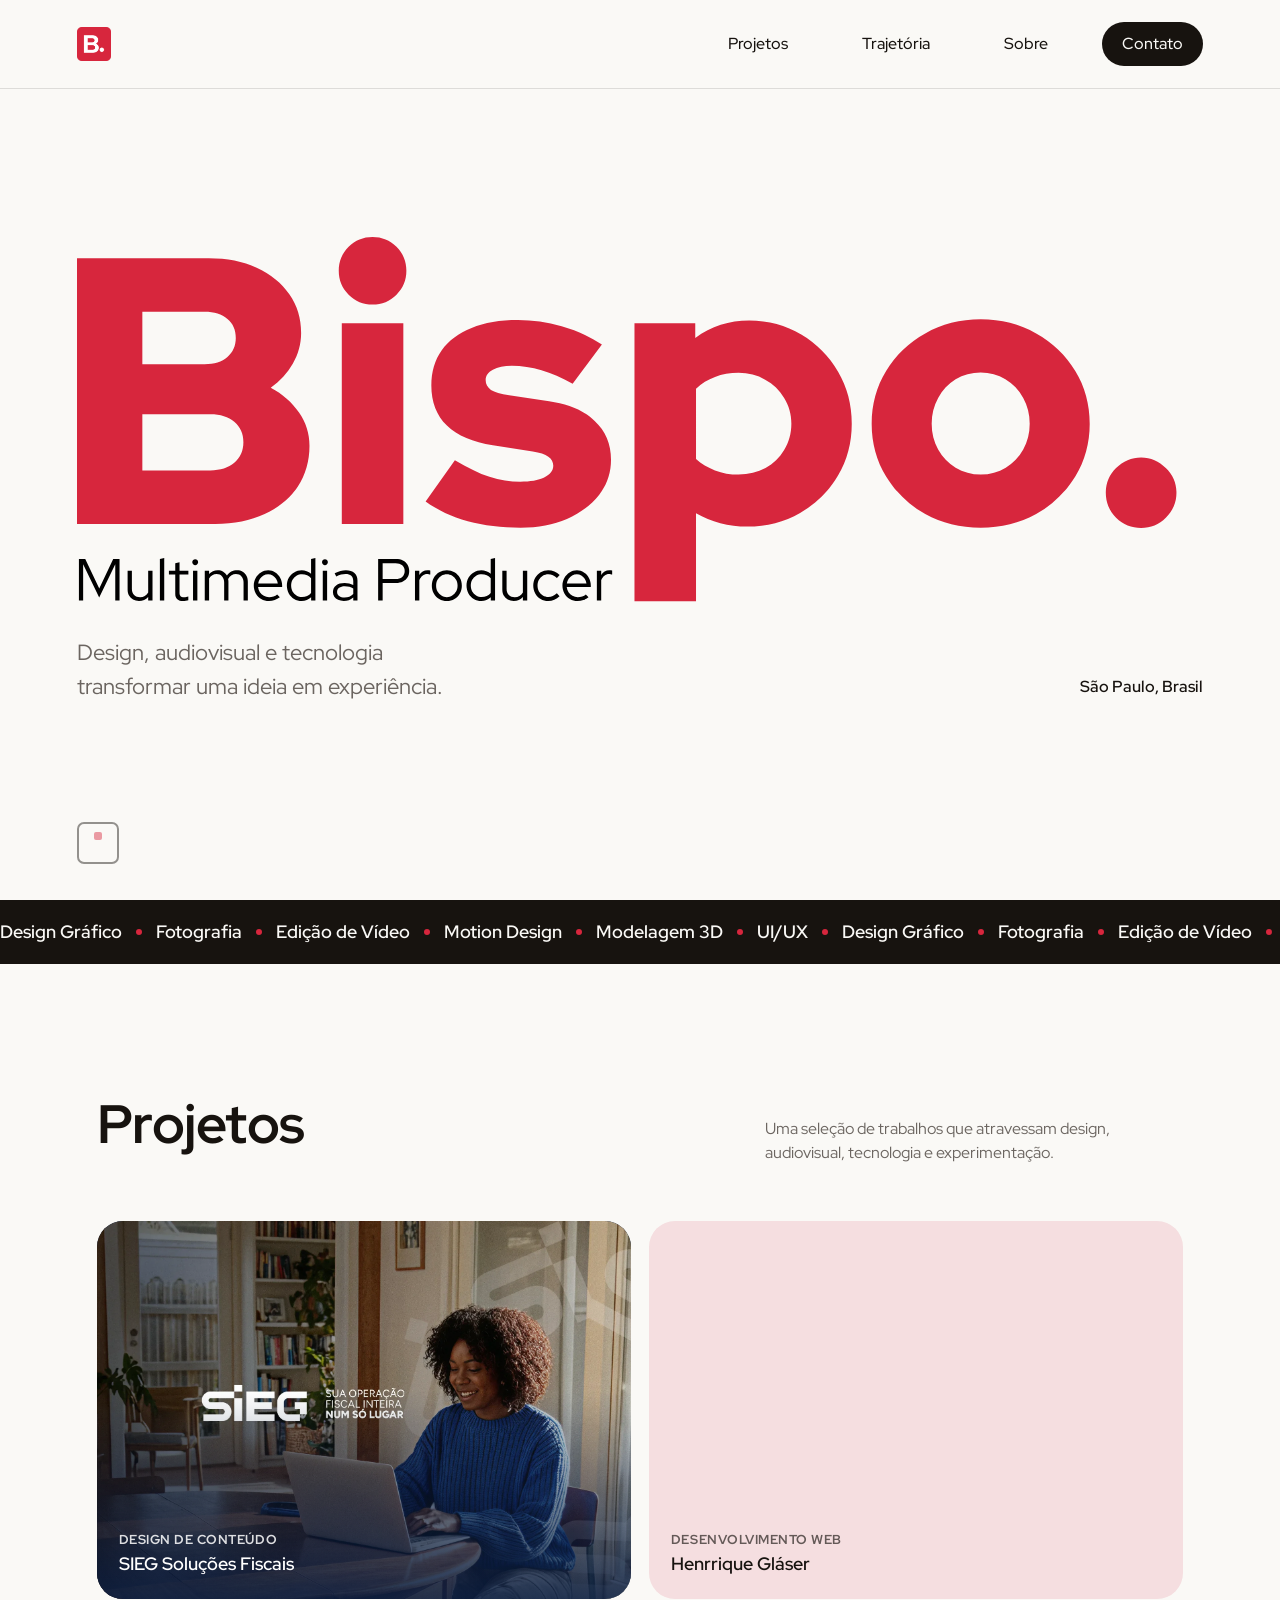
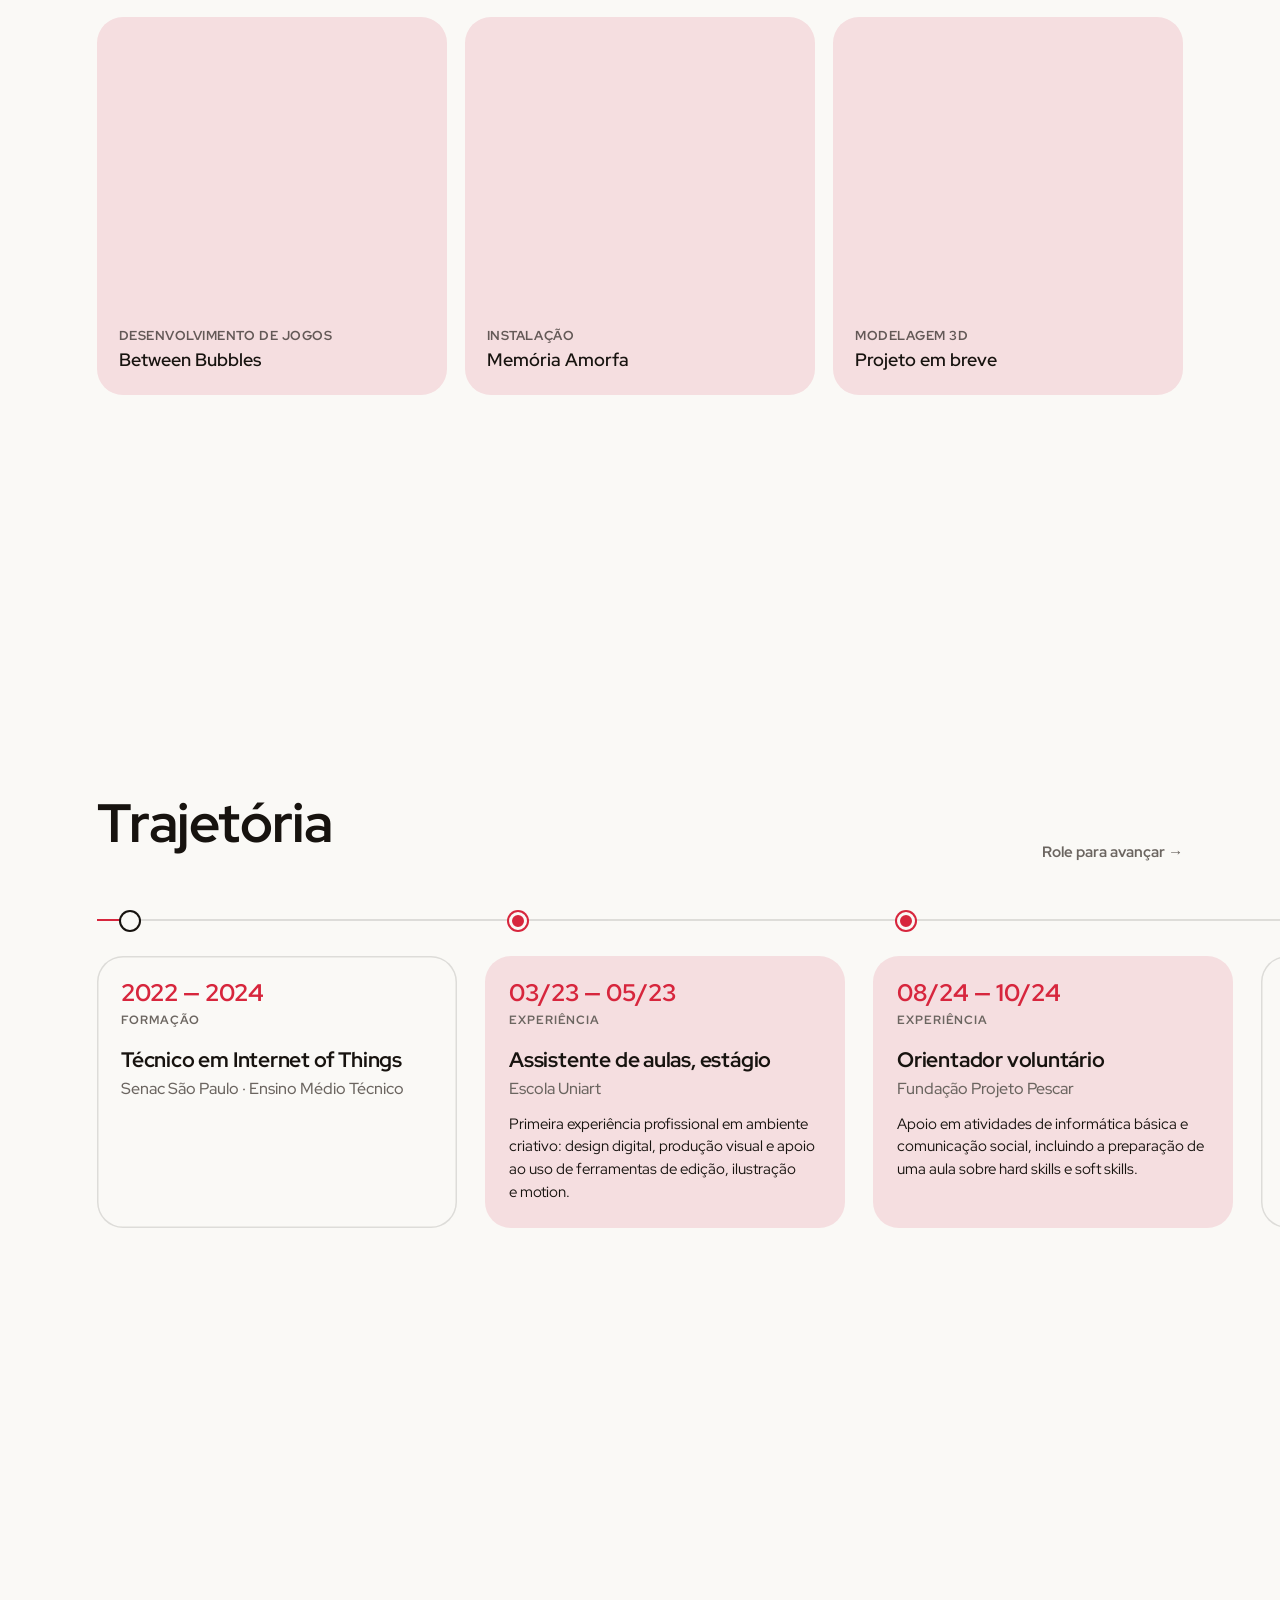
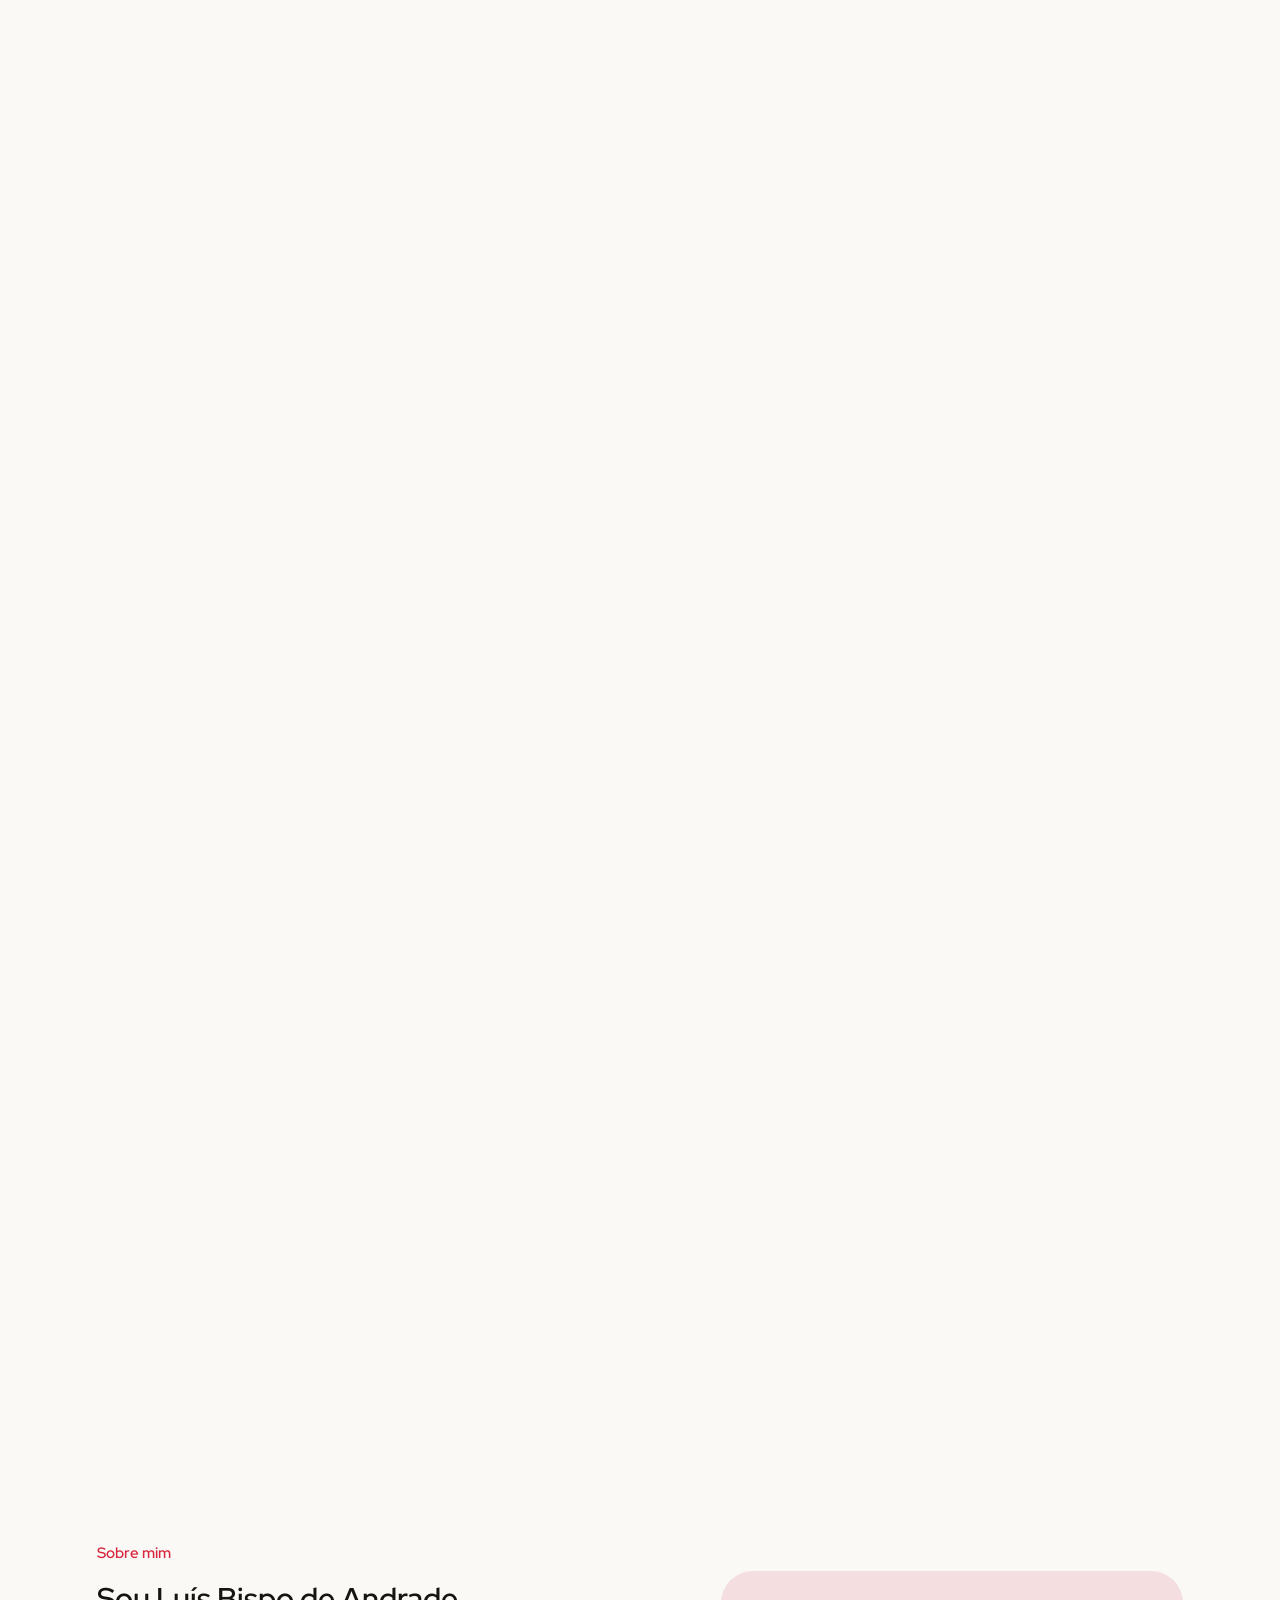
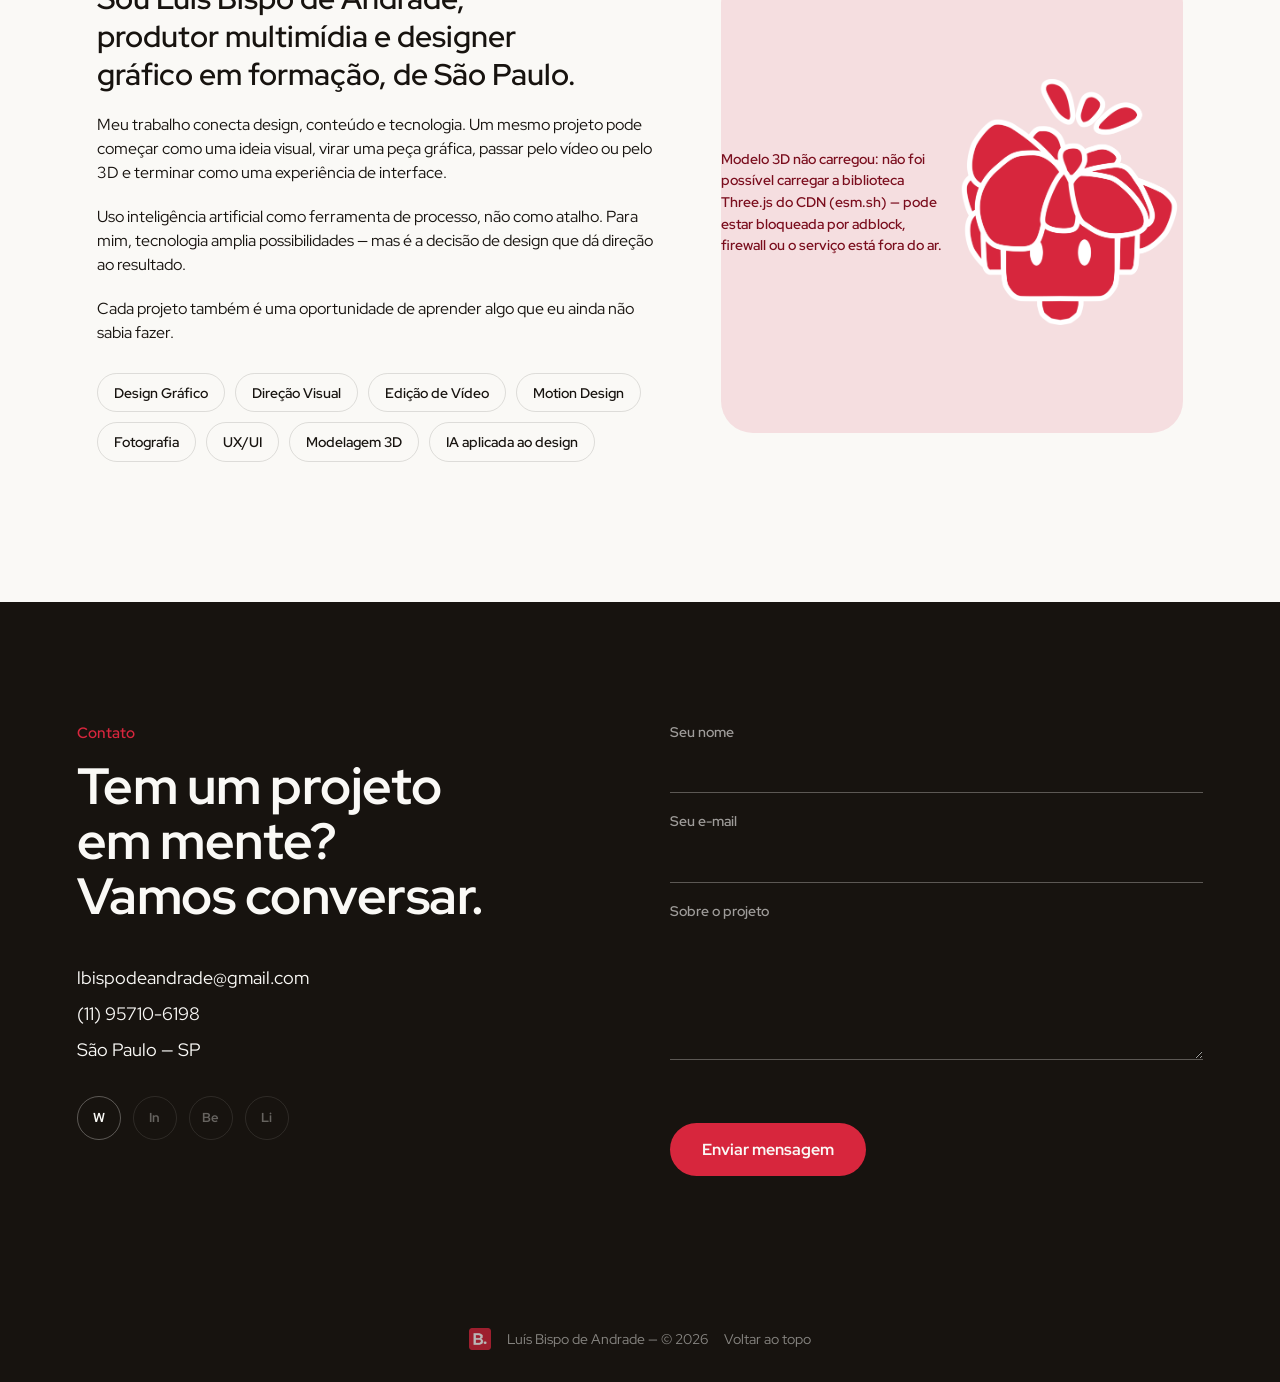
==== commit 93a7fb9f: "Troca a tipografia do portfólio para Red Hat Display Red Hat Display (Google Fonts), a tipografia da" ====
--- a/index.html
+++ b/index.html
@@ -22,7 +22,7 @@
 <link rel="stylesheet" href="style.css">
 <link rel="preconnect" href="https://fonts.googleapis.com">
 <link rel="preconnect" href="https://fonts.gstatic.com" crossorigin>
-<link href="https://fonts.googleapis.com/css2?family=Bricolage+Grotesque:opsz,wght@12..96,400..800&family=Instrument+Sans:ital,wght@0,400..700;1,400..700&display=swap" rel="stylesheet">
+<link href="https://fonts.googleapis.com/css2?family=Red+Hat+Display:ital,wght@0,300..900;1,300..900&display=swap" rel="stylesheet">
 </head>
 <body>
 <!-- toca a volta da troca de IDV quando se chega de uma página de projeto -->
--- a/style.css
+++ b/style.css
@@ -10,8 +10,8 @@
     --graphite: #6B6560;
     --line: rgba(23,19,15,.12);
 
-    --display: "Bricolage Grotesque", sans-serif;
-    --body: "Instrument Sans", sans-serif;
+    --display: "Red Hat Display", sans-serif;
+    --body: "Red Hat Display", sans-serif;
 
     --wrap: 1240px;
     --pad: 6vw;
@@ -1570,7 +1570,7 @@
     border-radius:11% / 5.2%;
     background:#fff;
     color:#000;
-    font-family:-apple-system, BlinkMacSystemFont, "Instrument Sans", sans-serif;
+    font-family:-apple-system, BlinkMacSystemFont, "Red Hat Display", sans-serif;
     font-size:12px;
     line-height:1.35;
 }
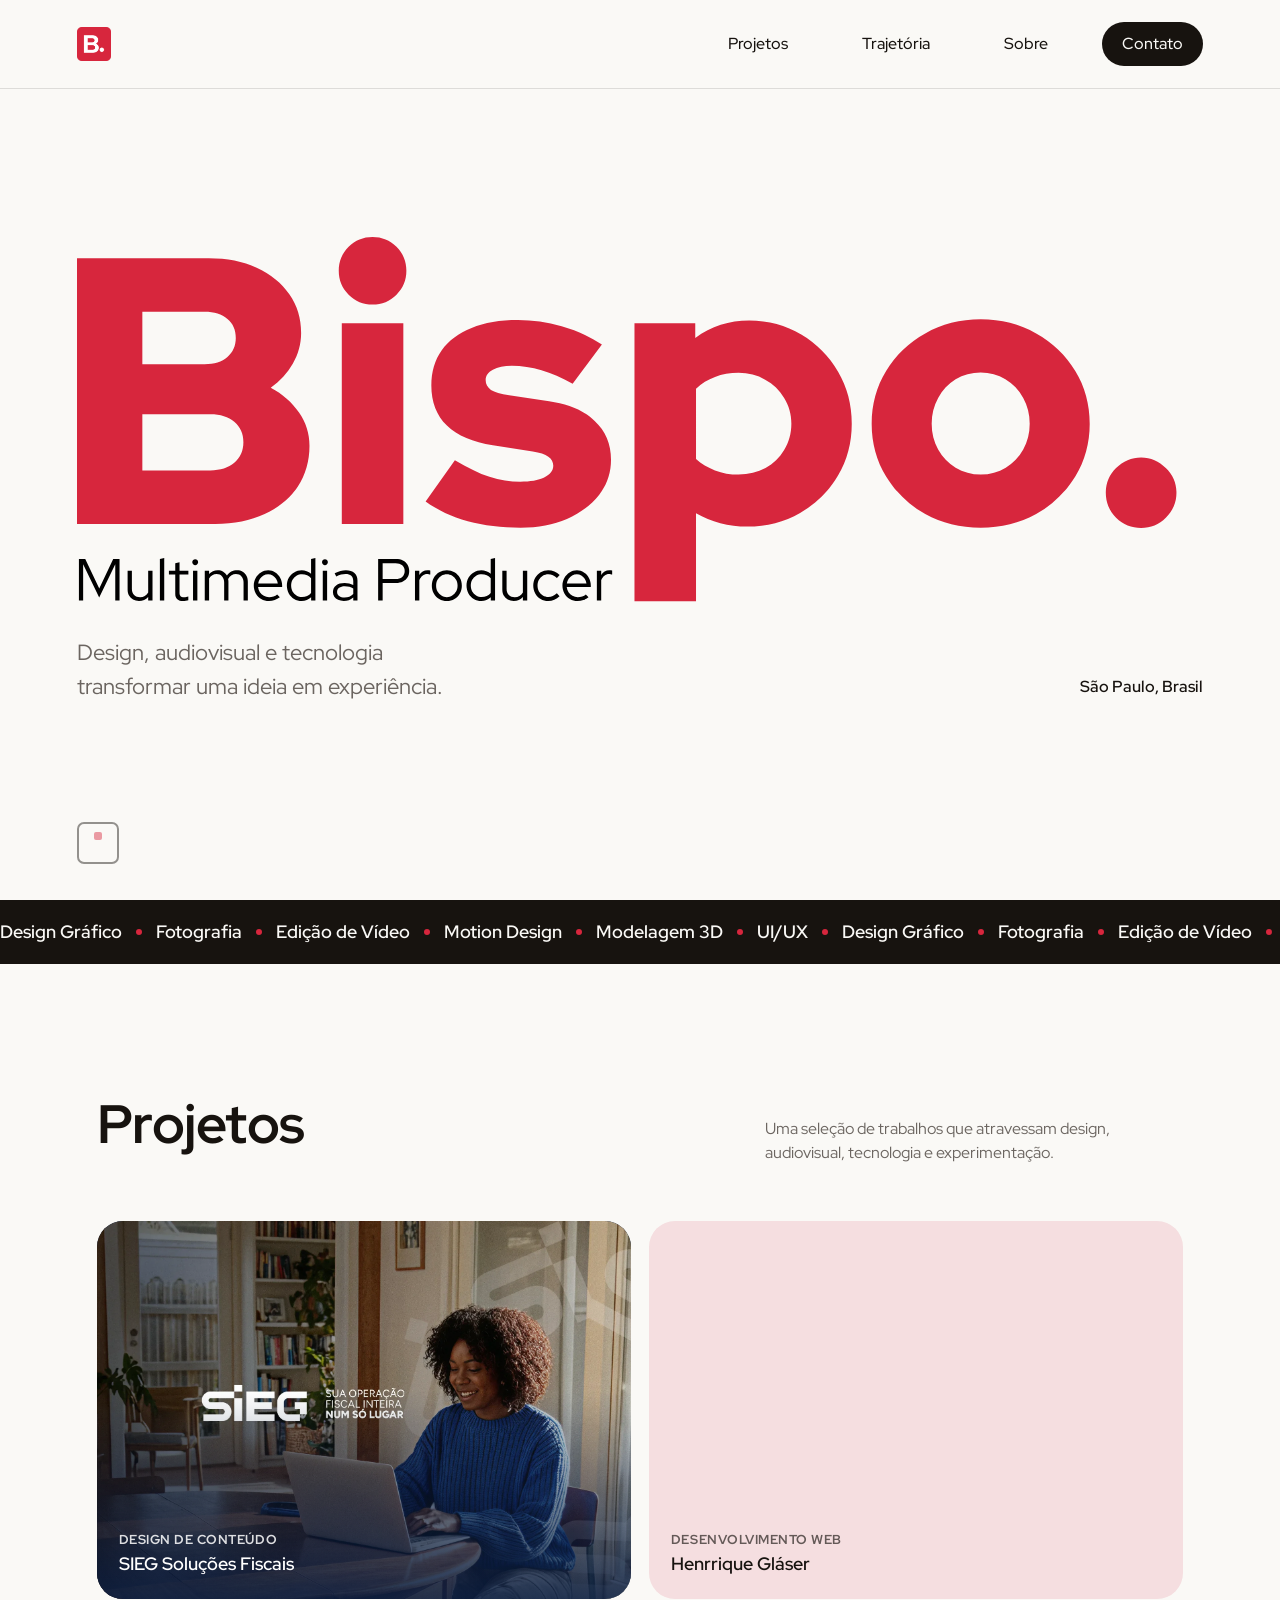
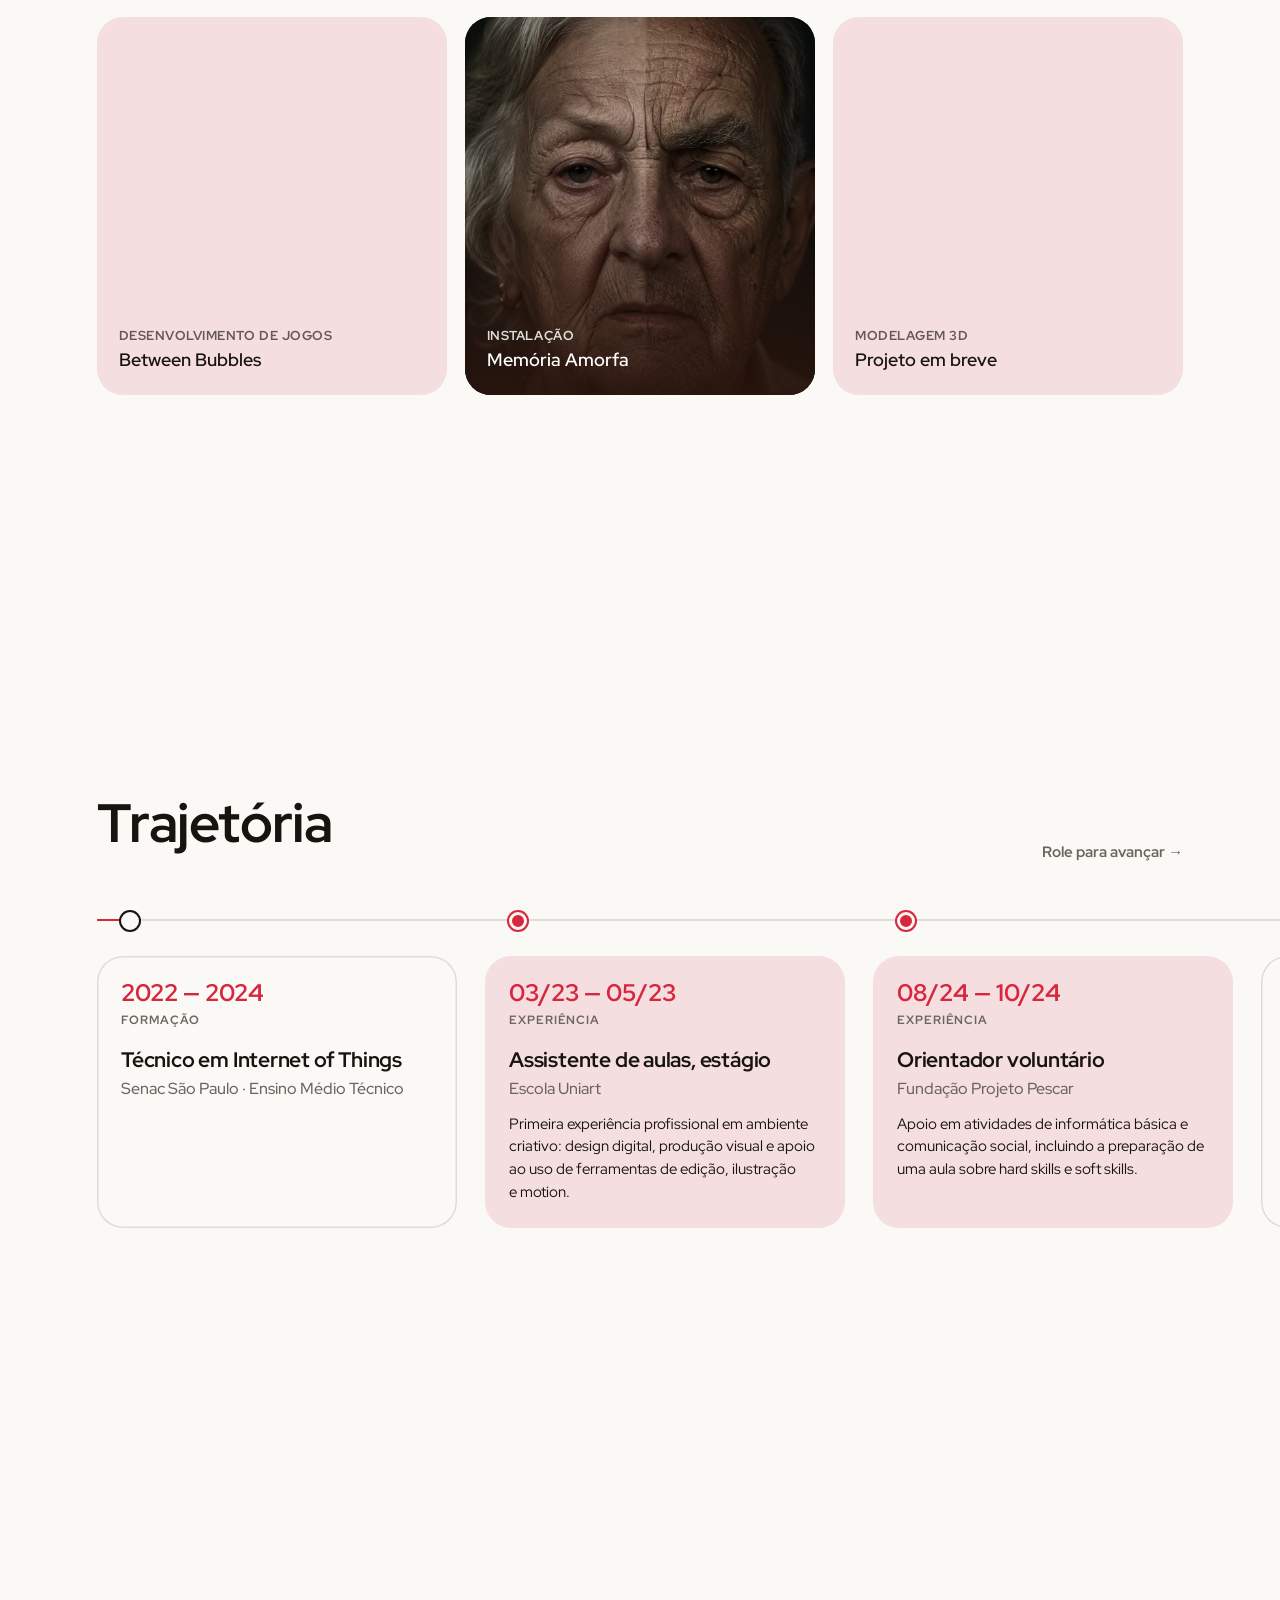
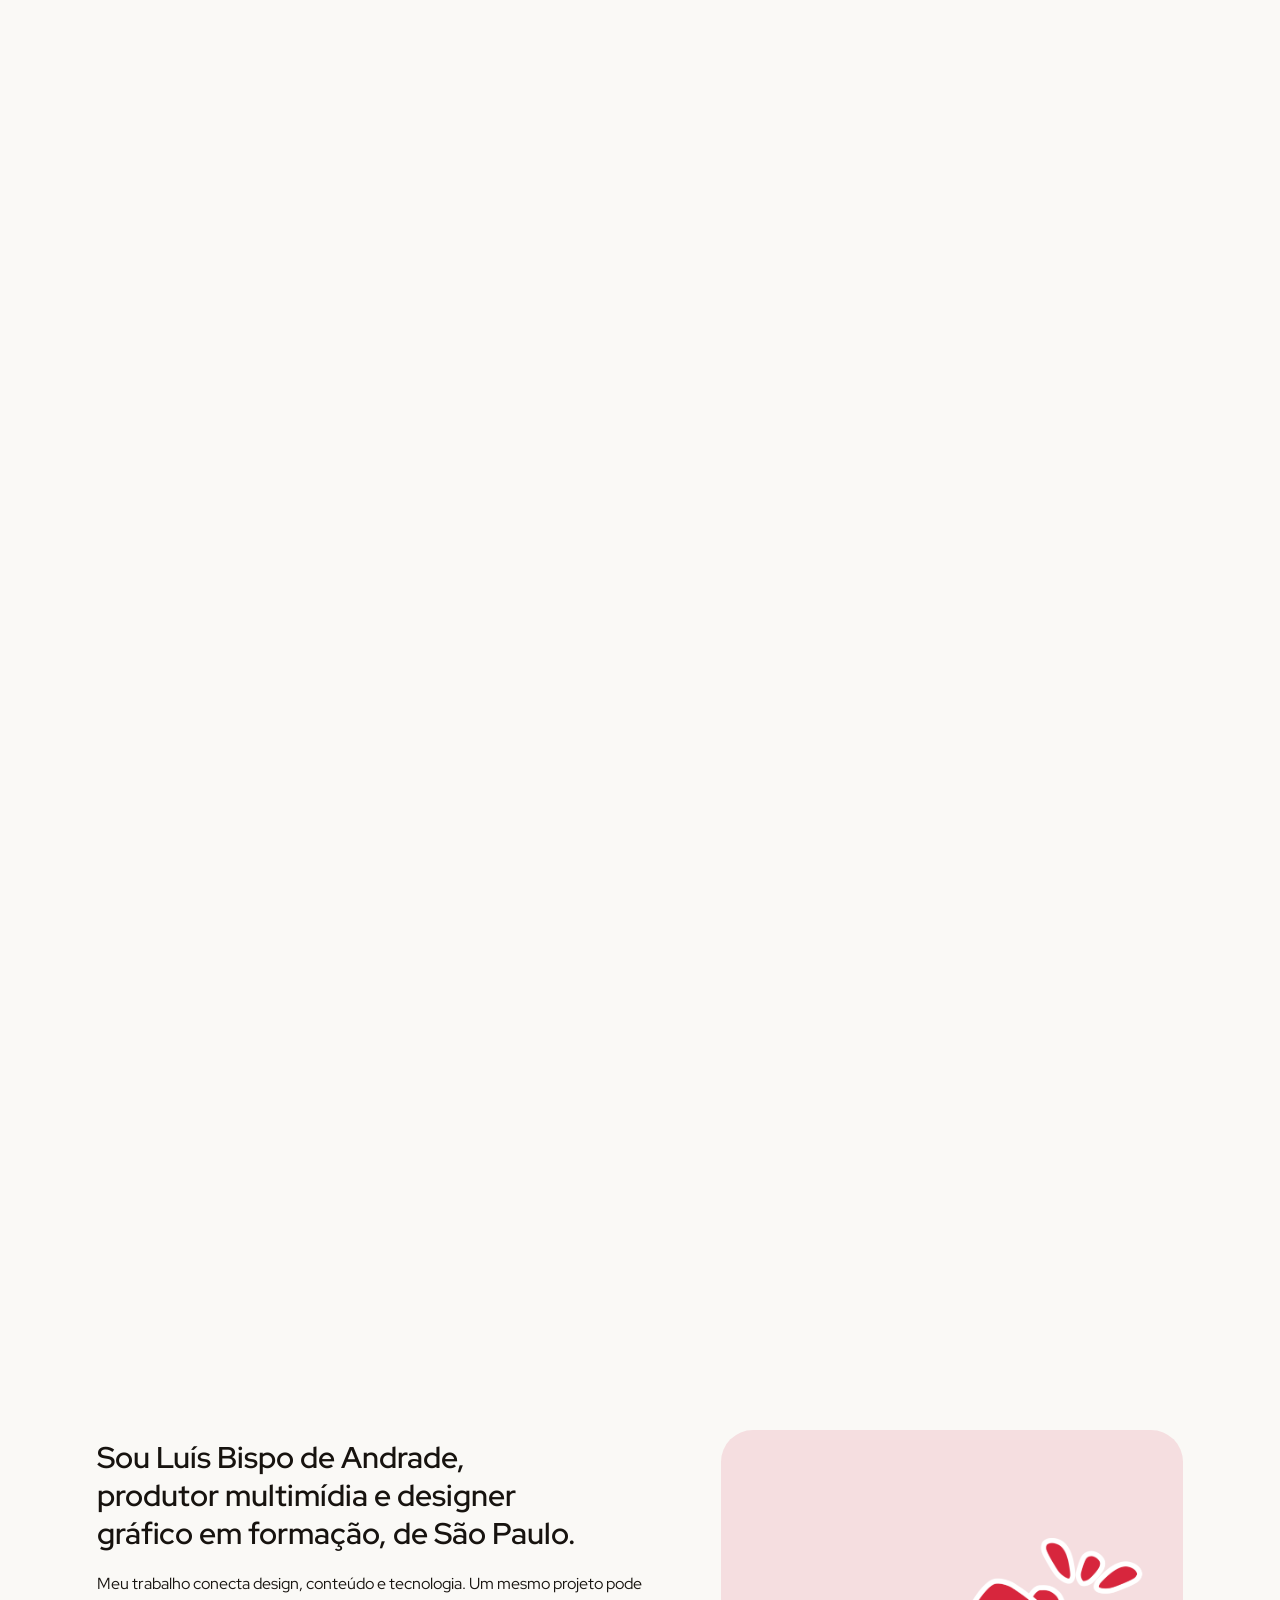
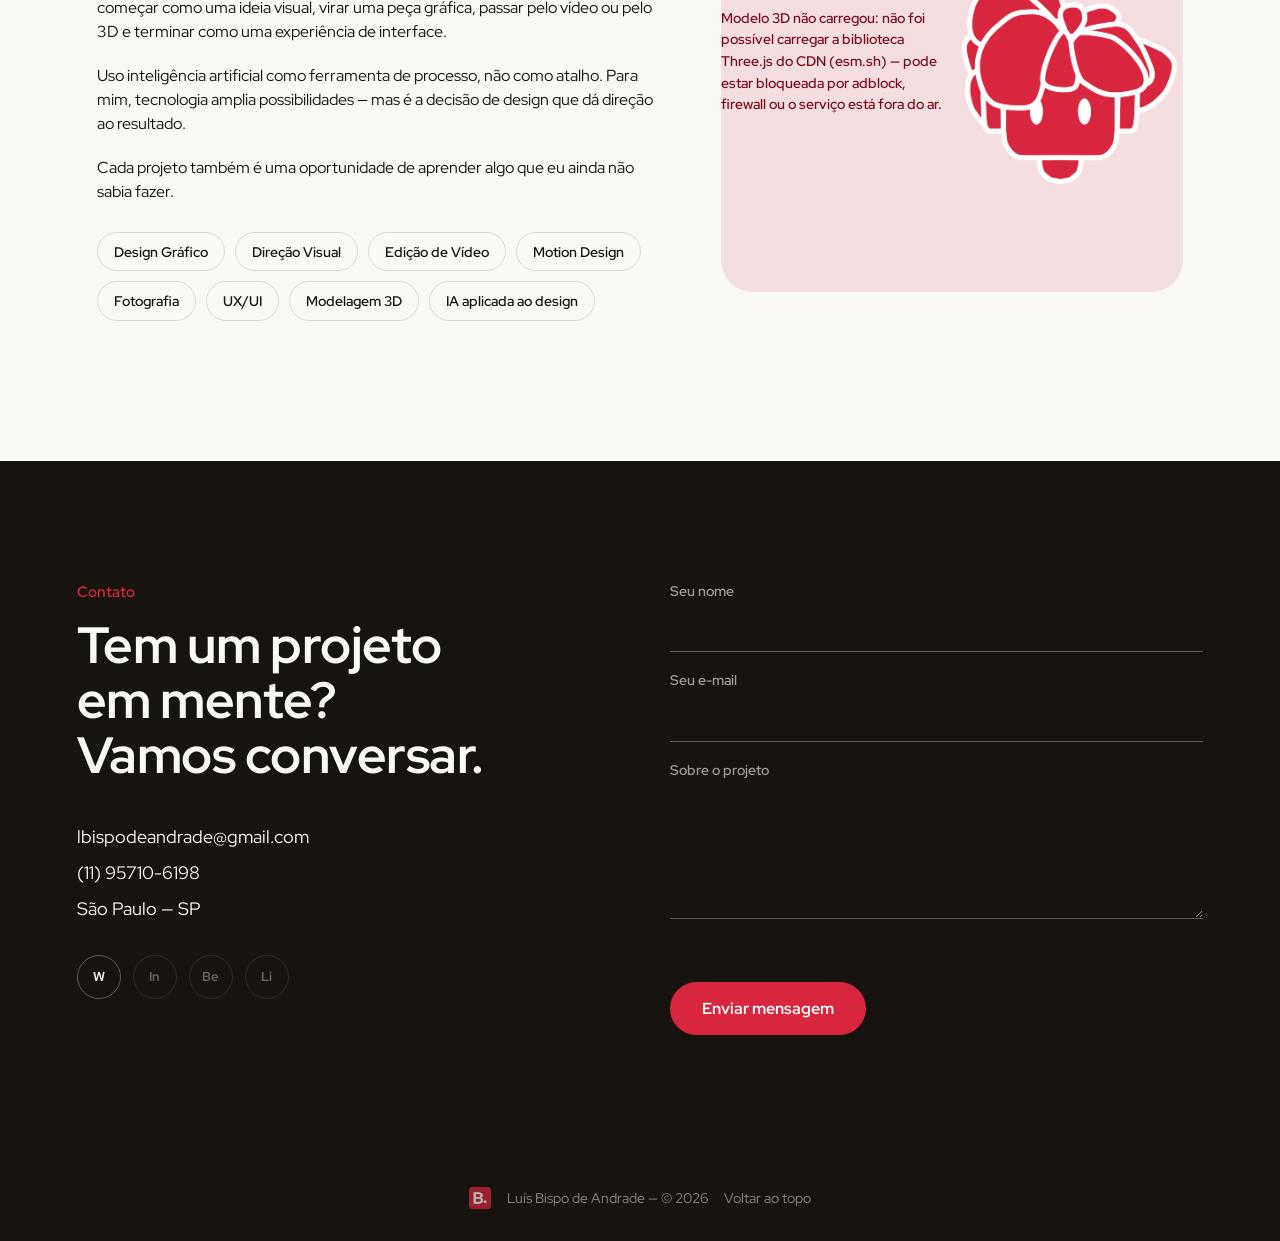
==== commit 5debe391: "Cria a página do projeto Memória Amorfa Página memoria-amorfa.html montada a partir do memorial desc" ====
--- a/index.html
+++ b/index.html
@@ -131,7 +131,7 @@
                 <span class="proj-nome">Between Bubbles</span>
             </a>
 
-            <a href="projetomodelo.html" class="proj proj-d revelar" data-categoria="Instalação">
+            <a href="memoria-amorfa.html" class="proj proj-d proj-com-capa proj-capa-amorfa revelar" data-categoria="Instalação" data-cor="#442216" style="--capa:url(assets/projetos/memoria-amorfa/capa.webp)">
                 <span class="proj-tag">Instalação</span>
                 <span class="proj-nome">Memória Amorfa</span>
             </a>
--- a/style.css
+++ b/style.css
@@ -305,6 +305,13 @@
 .proj-com-capa:hover::before,
 .proj-com-capa:focus-visible::before{ transform:scale(1.05); }
 .proj-com-capa .proj-tag{ opacity:.85; }
+/* capa do Memória Amorfa: rosto mais acima e degradê no marrom do projeto */
+.proj-capa-amorfa::before{
+    background:
+        linear-gradient(to top, rgba(42,21,13,.9), rgba(42,21,13,0) 60%),
+        var(--capa) 50% 28% / cover no-repeat;
+}
+.proj-capa-amorfa{ color:#FBDFA2; }
 .proj-b{ grid-column:span 3; grid-row:span 2; }
 .proj-c{ grid-column:span 2; grid-row:span 2; }
 .proj-d{ grid-column:span 2; grid-row:span 2; }
@@ -2068,7 +2075,9 @@
 .idv-marca{ display:grid; justify-items:center; gap:10px; }
 .idv-marca img{ width:min(420px, 70vw); }
 .idv-marca b{
-    font-size:clamp(4rem, 2rem + 9vw, 9rem);
+    max-width:90vw;
+    text-wrap:balance;
+    font-size:clamp(3rem, 1.5rem + 8vw, 9rem);
     font-weight:800;
     line-height:.9;
     letter-spacing:-.03em;
@@ -2113,3 +2122,241 @@
     .idv-paleta i{ width:26px; height:26px; }
     .idv-amostra{ font-size:1.3rem; }
 }
+
+/* =========================================================
+   TEMA MEMÓRIA AMORFA — identidade da instalação
+   Marrom #442216 · Creme #FBDFA2 · Manrope
+========================================================= */
+.tema-amorfa{
+    --amorfa-marrom:#442216;
+    --amorfa-creme:#FBDFA2;
+    --amorfa-escuro:#2A150D;
+
+    --bg:var(--amorfa-marrom);
+    --ink:var(--amorfa-creme);
+    --red:var(--amorfa-creme);
+    --red-deep:var(--amorfa-creme);
+    --pink:#5A3123;                 /* marrom mais claro: molduras e fundos de imagem */
+    --graphite:rgba(251,223,162,.72);
+    --line:rgba(251,223,162,.2);
+    --cor-projeto:var(--amorfa-creme);
+
+    --display:"Manrope", sans-serif;
+    --body:"Manrope", sans-serif;
+}
+.tema-amorfa h1,
+.tema-amorfa h2,
+.tema-amorfa h3{ font-weight:800; letter-spacing:-.04em; }
+.tema-amorfa .site-header{ background:rgba(68,34,22,.9); }
+.tema-amorfa .site-footer{ background:var(--amorfa-escuro); }
+.tema-amorfa ::selection{ background:var(--amorfa-creme); color:var(--amorfa-marrom); }
+.tema-amorfa .projeto-hero .proj-tag{ color:var(--amorfa-marrom); }
+.tema-amorfa .projeto-seguinte{ color:var(--amorfa-marrom); }
+.projeto-equipe{ margin-top:14px; max-width:60ch; font-size:.95rem; color:var(--graphite); }
+
+/* capa com o título do memorial por cima do rosto */
+.capa-amorfa .projeto-capa-moldura::after{ background:linear-gradient(transparent 40%, rgba(42,21,13,.75)); height:100%; }
+.capa-amorfa .projeto-capa-moldura img{ object-position:50% 30%; filter:saturate(.85); }
+.capa-titulo{
+    position:absolute;
+    inset:0;
+    z-index:1;
+    display:grid;
+    place-content:center;
+    justify-items:center;
+    color:var(--amorfa-creme);
+    font-family:var(--display);
+    line-height:.85;
+    pointer-events:none;
+}
+.capa-titulo span{ font-size:clamp(2rem, 1rem + 4vw, 5rem); font-weight:400; letter-spacing:-.03em; }
+.capa-titulo b{ font-size:clamp(4.5rem, 1rem + 15vw, 16rem); font-weight:800; letter-spacing:-.06em; }
+body.tema-amorfa.entrando .capa-cheia{ --desloc:40px; animation-delay:.3s; }
+
+/* faixa do desafio: creme sobre marrom, invertida */
+.tema-amorfa .desafio .capitulo-num{ color:var(--amorfa-marrom); opacity:.75; }
+
+/* três pilares */
+.pilares{
+    display:grid;
+    grid-template-columns:repeat(3, 1fr);
+    gap:18px;
+    max-width:var(--wrap);
+    margin:0 auto 64px;
+    padding:0 var(--pad);
+}
+.pilar{
+    padding:32px 28px;
+    border-radius:26px;
+    background:var(--amorfa-creme);
+    color:var(--amorfa-marrom);
+}
+.pilar h3{ font-size:clamp(1.8rem, 1.2rem + 1.6vw, 2.6rem); line-height:1; margin-bottom:16px; }
+.pilar p{ font-size:1.02rem; line-height:1.55; }
+
+/* moodboard */
+.moodboard{
+    max-width:var(--wrap);
+    margin:0 auto 120px;
+    padding:0 var(--pad);
+}
+.moodboard-imagem.galeria-item{ grid-column:auto; grid-row:auto; aspect-ratio:1088 / 806; border-radius:26px; }
+.moodboard figcaption{ margin-top:14px; font-size:.8rem; font-weight:700; letter-spacing:.08em; text-transform:uppercase; color:var(--graphite); }
+
+/* como as memórias permanecem */
+.marcas-memoria{
+    display:grid;
+    grid-template-columns:repeat(3, 1fr);
+    gap:18px;
+    max-width:var(--wrap);
+    margin:0 auto 80px;
+    padding:0 var(--pad);
+}
+.marcas-memoria div{
+    display:grid;
+    gap:4px;
+    padding:22px 24px;
+    border-radius:22px;
+    background:var(--amorfa-creme);
+    color:var(--amorfa-marrom);
+}
+.marcas-memoria b{ font-family:var(--display); font-size:1.5rem; font-weight:800; letter-spacing:-.03em; }
+
+/* Sankofa: citação + memória cognitiva e afetiva */
+.sankofa{
+    max-width:var(--wrap);
+    margin:0 auto 120px;
+    padding:0 var(--pad);
+}
+.sankofa blockquote p{
+    max-width:24ch;
+    font-family:var(--display);
+    font-size:clamp(1.8rem, 1rem + 3vw, 3.4rem);
+    font-weight:800;
+    line-height:1.05;
+    letter-spacing:-.035em;
+}
+.sankofa blockquote p::before{ content:"“"; }
+.sankofa blockquote p::after{ content:"”"; }
+.sankofa cite{ display:block; margin-top:14px; font-style:normal; color:var(--graphite); }
+.sankofa-cartoes{
+    display:grid;
+    grid-template-columns:1fr 1fr;
+    gap:18px;
+    margin-top:40px;
+}
+.sankofa-cartoes article{
+    padding:28px;
+    border-radius:26px;
+    box-shadow:inset 0 0 0 1.5px var(--line);
+}
+.sankofa-cartoes span{ font-size:.75rem; font-weight:700; letter-spacing:.08em; text-transform:uppercase; color:var(--graphite); }
+.sankofa-cartoes h3{ margin:6px 0 10px; font-size:1.8rem; }
+
+/* renders da instalação */
+.renders{
+    display:grid;
+    grid-template-columns:1fr 1fr;
+    gap:18px;
+    max-width:var(--wrap);
+    margin:0 auto 80px;
+    padding:0 var(--pad);
+}
+.renders .galeria-item{ grid-column:auto; grid-row:auto; aspect-ratio:16 / 9; border-radius:22px; }
+.renders .render-largo{ grid-column:1 / -1; }
+
+/* jornada do visitante */
+.jornada{
+    max-width:var(--wrap);
+    margin:0 auto 120px;
+    padding:0 var(--pad);
+}
+.jornada-titulo{ font-size:1.6rem; margin-bottom:20px; }
+.jornada ol{
+    list-style:none;
+    display:grid;
+    grid-template-columns:repeat(4, 1fr);
+    gap:18px;
+}
+.jornada li{
+    display:grid;
+    align-content:start;
+    gap:8px;
+    padding:24px;
+    border-radius:22px;
+    background:var(--amorfa-creme);
+    color:var(--amorfa-marrom);
+}
+.jornada li span{ font-family:var(--display); font-size:2.6rem; font-weight:800; line-height:1; letter-spacing:-.04em; opacity:.35; }
+.jornada li b{ font-family:var(--display); font-size:1.35rem; font-weight:800; letter-spacing:-.03em; }
+.jornada li p{ font-size:.95rem; line-height:1.5; }
+
+/* a entidade: render grande + duas fotos de processo */
+.entidade{
+    display:grid;
+    grid-template-columns:2fr 1fr 1fr;
+    gap:18px;
+    max-width:var(--wrap);
+    margin:0 auto 120px;
+    padding:0 var(--pad);
+}
+.entidade .galeria-item{ grid-column:auto; grid-row:auto; border-radius:22px; aspect-ratio:9 / 16; }
+.entidade .entidade-principal{ aspect-ratio:auto; background:#000; }
+.entidade .entidade-principal img{ object-fit:cover; object-position:50% 40%; }
+
+/* fecho: a frase final sobre o rosto */
+.fecho-amorfa{
+    position:relative;
+    display:grid;
+    place-items:center;
+    min-height:90vh;
+    margin-bottom:120px;
+    overflow:hidden;
+    text-align:center;
+    color:var(--amorfa-creme);
+}
+.fecho-amorfa img{
+    position:absolute;
+    inset:0;
+    width:100%; height:100%;
+    object-fit:cover;
+    object-position:50% 35%;
+    filter:brightness(.45) saturate(.8);
+}
+.fecho-amorfa div{ position:relative; padding:0 var(--pad); }
+.fecho-amorfa p{ font-size:clamp(1.1rem, .9rem + .8vw, 1.6rem); margin-bottom:10px; }
+.fecho-amorfa strong{
+    display:block;
+    font-family:var(--display);
+    font-size:clamp(2.6rem, 1rem + 6vw, 6.4rem);
+    font-weight:800;
+    line-height:.95;
+    letter-spacing:-.05em;
+    text-wrap:balance;
+}
+
+/* referências */
+.referencias{
+    display:grid;
+    grid-template-columns:1fr 1fr;
+    gap:24px 48px;
+    max-width:var(--wrap);
+    margin:0 auto 100px;
+    padding:0 var(--pad);
+}
+.referencias h2{ grid-column:1 / -1; font-size:clamp(2rem, 1.3rem + 3vw, 3.4rem); }
+.referencias h3{ font-size:1.2rem; margin-bottom:12px; }
+.referencias ul{ list-style:none; display:grid; gap:10px; color:var(--graphite); }
+
+@media (max-width:900px){
+    .pilares, .marcas-memoria, .sankofa-cartoes, .referencias{ grid-template-columns:1fr; }
+    .jornada ol{ grid-template-columns:1fr 1fr; }
+    .entidade{ grid-template-columns:1fr 1fr; }
+    .entidade .entidade-principal{ grid-column:1 / -1; aspect-ratio:16 / 9; }
+    .renders{ grid-template-columns:1fr; }
+    .moodboard, .sankofa, .jornada, .entidade{ margin-bottom:80px; }
+    .fecho-amorfa{ min-height:70vh; margin-bottom:80px; }
+}
+@media (max-width:560px){
+    .jornada ol{ grid-template-columns:1fr; }
+}
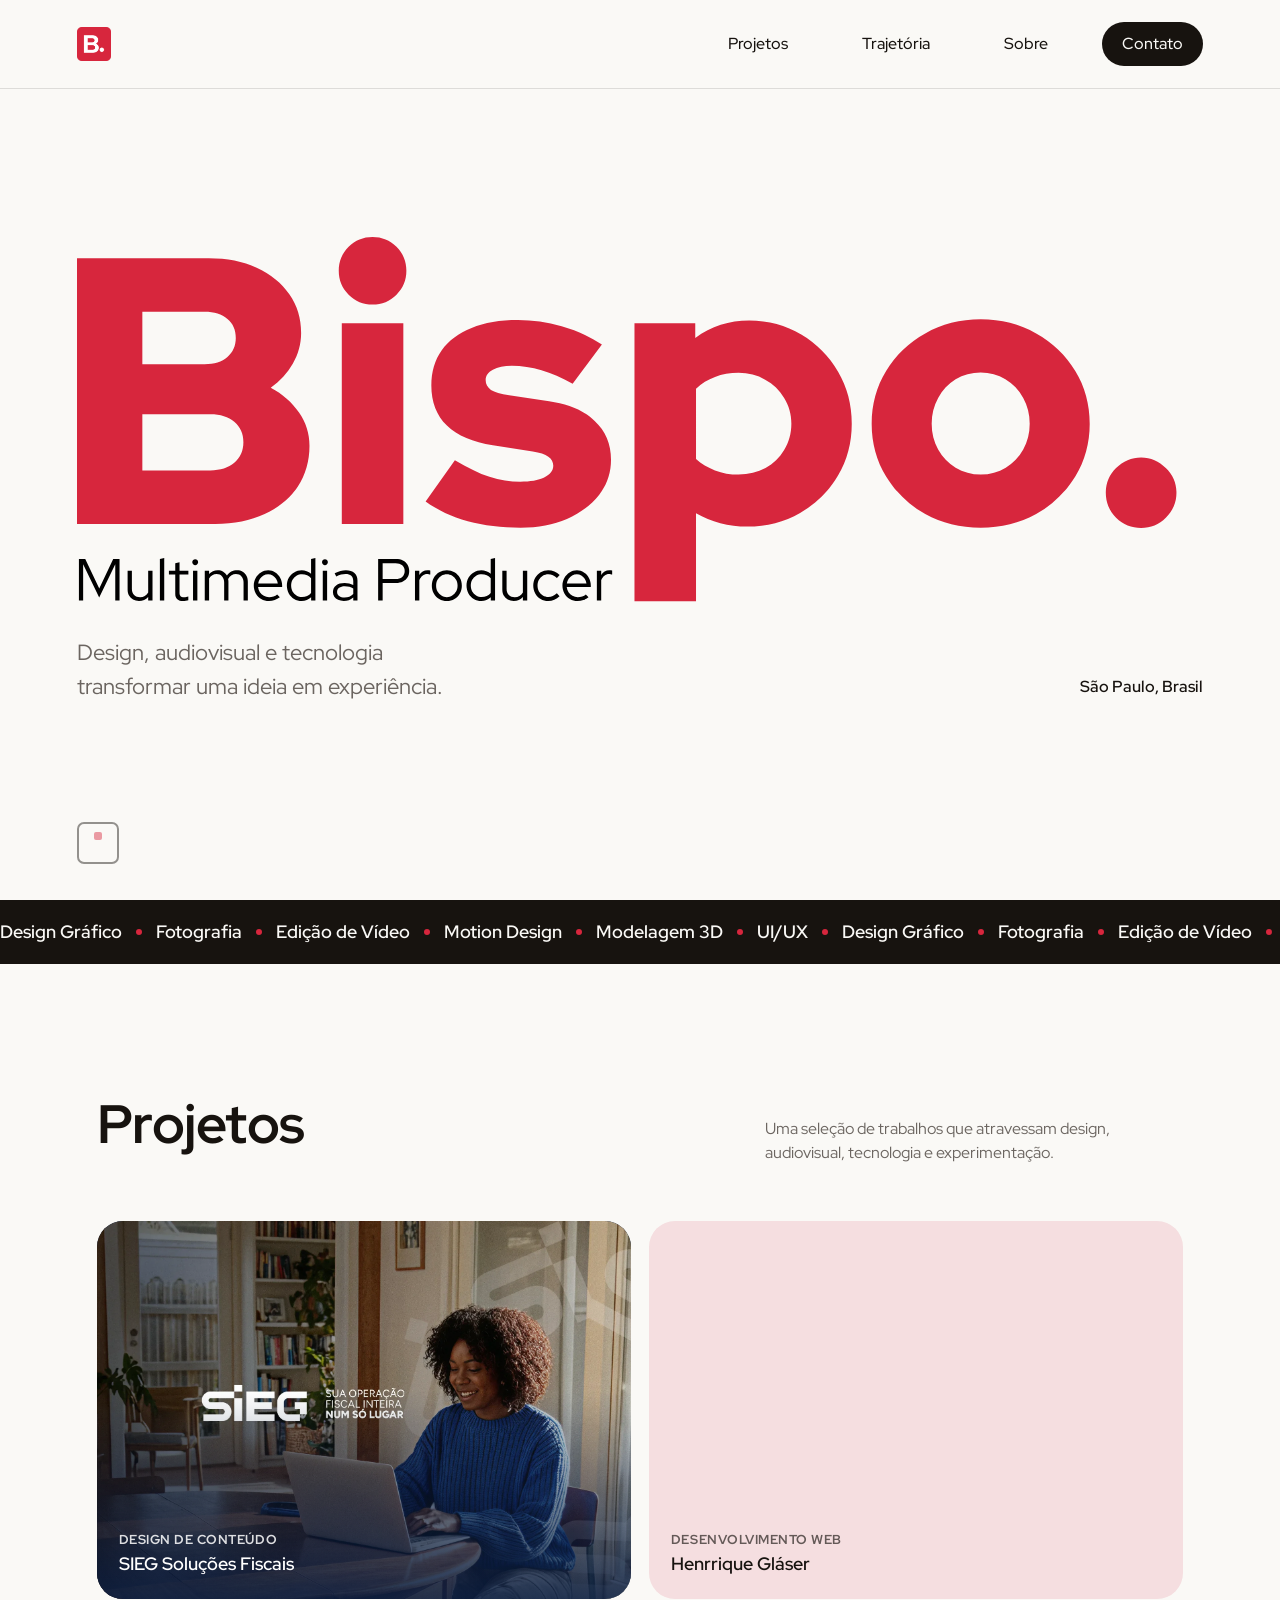
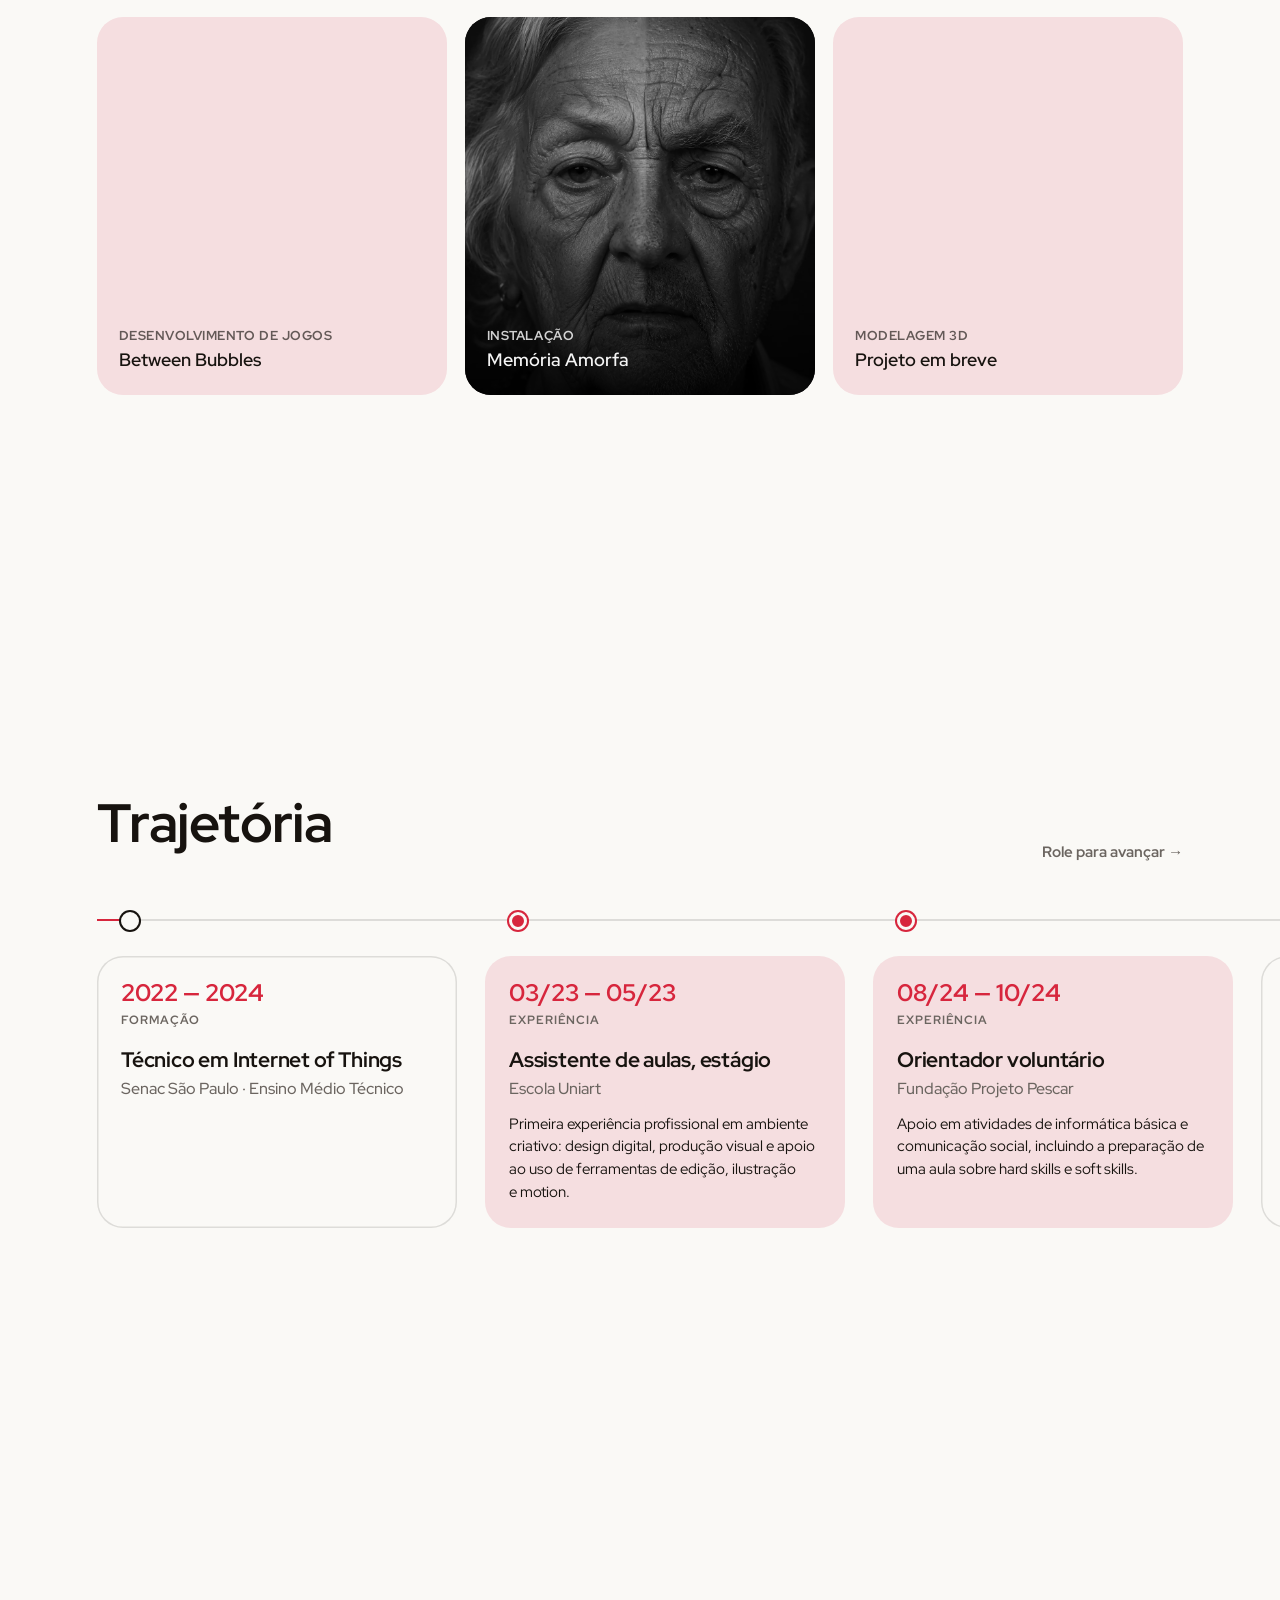
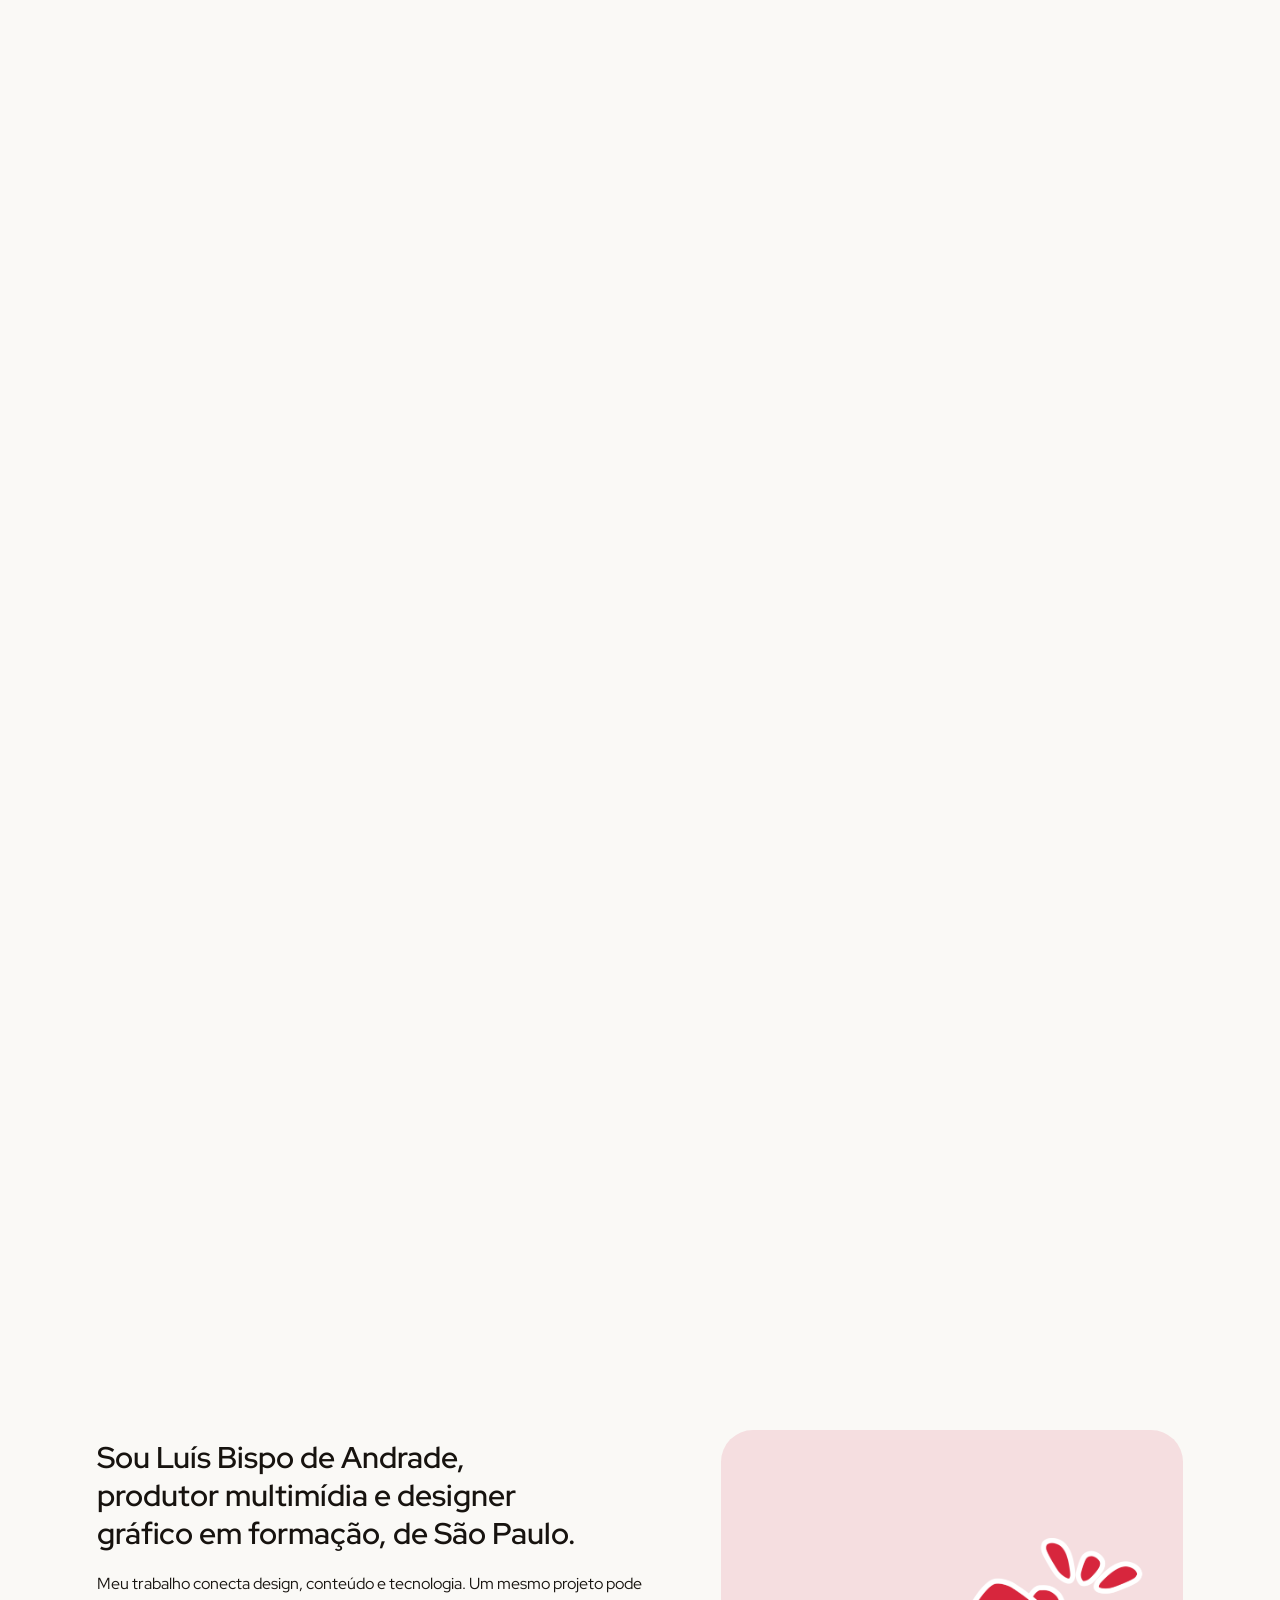
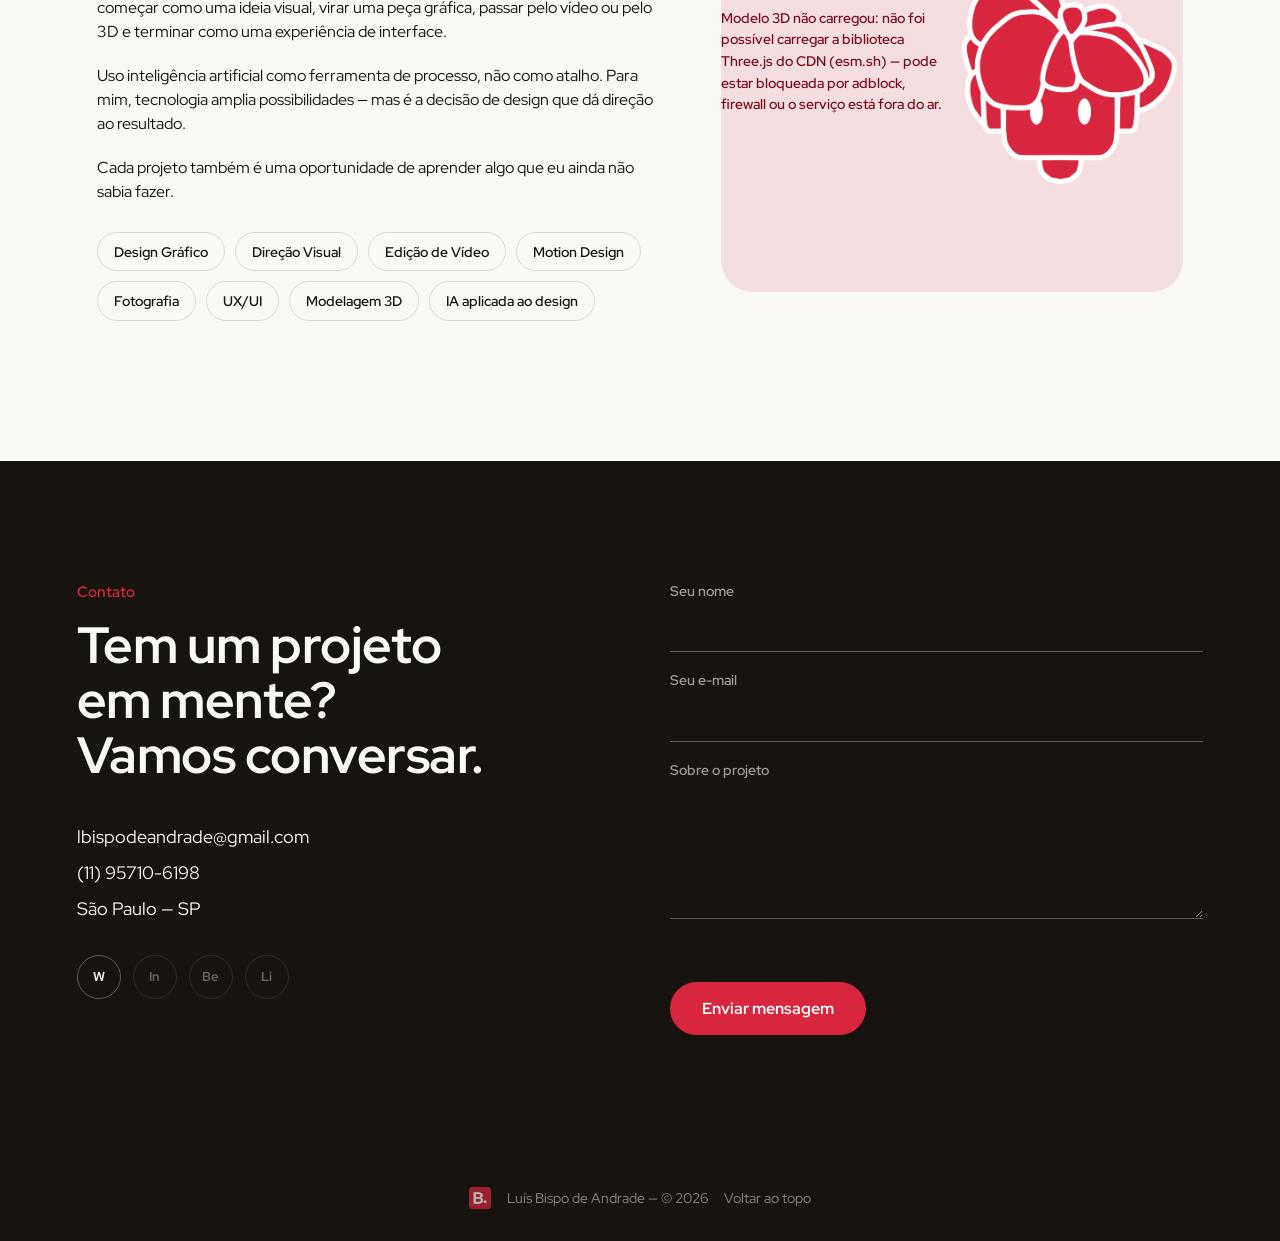
==== commit 9b4203bc: "Reposiciona a página do Memória Amorfa como case de portfólio - Paleta em preto, branco e cinzas (#0" ====
--- a/index.html
+++ b/index.html
@@ -131,7 +131,7 @@
                 <span class="proj-nome">Between Bubbles</span>
             </a>
 
-            <a href="memoria-amorfa.html" class="proj proj-d proj-com-capa proj-capa-amorfa revelar" data-categoria="Instalação" data-cor="#442216" style="--capa:url(assets/projetos/memoria-amorfa/capa.webp)">
+            <a href="memoria-amorfa.html" class="proj proj-d proj-com-capa proj-capa-amorfa revelar" data-categoria="Instalação" data-cor="#0E0E0E" style="--capa:url(assets/projetos/memoria-amorfa/capa.webp)">
                 <span class="proj-tag">Instalação</span>
                 <span class="proj-nome">Memória Amorfa</span>
             </a>
--- a/style.css
+++ b/style.css
@@ -305,13 +305,14 @@
 .proj-com-capa:hover::before,
 .proj-com-capa:focus-visible::before{ transform:scale(1.05); }
 .proj-com-capa .proj-tag{ opacity:.85; }
-/* capa do Memória Amorfa: rosto mais acima e degradê no marrom do projeto */
+/* capa do Memória Amorfa: rosto mais acima, em preto e branco */
+.proj.proj-capa-amorfa{ background:#0E0E0E; color:#F4F4F4; }
 .proj-capa-amorfa::before{
     background:
-        linear-gradient(to top, rgba(42,21,13,.9), rgba(42,21,13,0) 60%),
+        linear-gradient(to top, rgba(0,0,0,.85), rgba(0,0,0,0) 60%),
         var(--capa) 50% 28% / cover no-repeat;
-}
-.proj-capa-amorfa{ color:#FBDFA2; }
+    filter:grayscale(1);
+}
 .proj-b{ grid-column:span 3; grid-row:span 2; }
 .proj-c{ grid-column:span 2; grid-row:span 2; }
 .proj-d{ grid-column:span 2; grid-row:span 2; }
@@ -2125,21 +2126,22 @@
 
 /* =========================================================
    TEMA MEMÓRIA AMORFA — identidade da instalação
-   Marrom #442216 · Creme #FBDFA2 · Manrope
+   Preto #0E0E0E · Branco #F4F4F4 · Cinzas #9A9A9A / #3A3A3A · Manrope
 ========================================================= */
 .tema-amorfa{
-    --amorfa-marrom:#442216;
-    --amorfa-creme:#FBDFA2;
-    --amorfa-escuro:#2A150D;
-
-    --bg:var(--amorfa-marrom);
-    --ink:var(--amorfa-creme);
-    --red:var(--amorfa-creme);
-    --red-deep:var(--amorfa-creme);
-    --pink:#5A3123;                 /* marrom mais claro: molduras e fundos de imagem */
-    --graphite:rgba(251,223,162,.72);
-    --line:rgba(251,223,162,.2);
-    --cor-projeto:var(--amorfa-creme);
+    --amorfa-preto:#0E0E0E;
+    --amorfa-branco:#F4F4F4;
+    --amorfa-cinza:#9A9A9A;
+    --amorfa-escuro:#000000;
+
+    --bg:var(--amorfa-preto);
+    --ink:var(--amorfa-branco);
+    --red:var(--amorfa-branco);
+    --red-deep:var(--amorfa-branco);
+    --pink:#1C1C1C;                 /* cinza bem escuro: molduras e fundos de imagem */
+    --graphite:rgba(244,244,244,.62);
+    --line:rgba(244,244,244,.16);
+    --cor-projeto:var(--amorfa-branco);
 
     --display:"Manrope", sans-serif;
     --body:"Manrope", sans-serif;
@@ -2147,16 +2149,15 @@
 .tema-amorfa h1,
 .tema-amorfa h2,
 .tema-amorfa h3{ font-weight:800; letter-spacing:-.04em; }
-.tema-amorfa .site-header{ background:rgba(68,34,22,.9); }
+.tema-amorfa .site-header{ background:rgba(14,14,14,.9); }
 .tema-amorfa .site-footer{ background:var(--amorfa-escuro); }
-.tema-amorfa ::selection{ background:var(--amorfa-creme); color:var(--amorfa-marrom); }
-.tema-amorfa .projeto-hero .proj-tag{ color:var(--amorfa-marrom); }
-.tema-amorfa .projeto-seguinte{ color:var(--amorfa-marrom); }
-.projeto-equipe{ margin-top:14px; max-width:60ch; font-size:.95rem; color:var(--graphite); }
+.tema-amorfa ::selection{ background:var(--amorfa-branco); color:var(--amorfa-preto); }
+.tema-amorfa .projeto-hero .proj-tag{ color:var(--amorfa-preto); }
+.tema-amorfa .projeto-seguinte{ color:var(--amorfa-preto); }
 
 /* capa com o título do memorial por cima do rosto */
-.capa-amorfa .projeto-capa-moldura::after{ background:linear-gradient(transparent 40%, rgba(42,21,13,.75)); height:100%; }
-.capa-amorfa .projeto-capa-moldura img{ object-position:50% 30%; filter:saturate(.85); }
+.capa-amorfa .projeto-capa-moldura::after{ background:linear-gradient(transparent 40%, rgba(0,0,0,.75)); height:100%; }
+.capa-amorfa .projeto-capa-moldura img{ object-position:50% 30%; filter:grayscale(1) contrast(1.05); }
 .capa-titulo{
     position:absolute;
     inset:0;
@@ -2164,7 +2165,7 @@
     display:grid;
     place-content:center;
     justify-items:center;
-    color:var(--amorfa-creme);
+    color:var(--amorfa-branco);
     font-family:var(--display);
     line-height:.85;
     pointer-events:none;
@@ -2174,7 +2175,7 @@
 body.tema-amorfa.entrando .capa-cheia{ --desloc:40px; animation-delay:.3s; }
 
 /* faixa do desafio: creme sobre marrom, invertida */
-.tema-amorfa .desafio .capitulo-num{ color:var(--amorfa-marrom); opacity:.75; }
+.tema-amorfa .desafio .capitulo-num{ color:var(--amorfa-preto); opacity:.75; }
 
 /* três pilares */
 .pilares{
@@ -2188,8 +2189,8 @@
 .pilar{
     padding:32px 28px;
     border-radius:26px;
-    background:var(--amorfa-creme);
-    color:var(--amorfa-marrom);
+    background:var(--amorfa-branco);
+    color:var(--amorfa-preto);
 }
 .pilar h3{ font-size:clamp(1.8rem, 1.2rem + 1.6vw, 2.6rem); line-height:1; margin-bottom:16px; }
 .pilar p{ font-size:1.02rem; line-height:1.55; }
@@ -2203,56 +2204,6 @@
 .moodboard-imagem.galeria-item{ grid-column:auto; grid-row:auto; aspect-ratio:1088 / 806; border-radius:26px; }
 .moodboard figcaption{ margin-top:14px; font-size:.8rem; font-weight:700; letter-spacing:.08em; text-transform:uppercase; color:var(--graphite); }
 
-/* como as memórias permanecem */
-.marcas-memoria{
-    display:grid;
-    grid-template-columns:repeat(3, 1fr);
-    gap:18px;
-    max-width:var(--wrap);
-    margin:0 auto 80px;
-    padding:0 var(--pad);
-}
-.marcas-memoria div{
-    display:grid;
-    gap:4px;
-    padding:22px 24px;
-    border-radius:22px;
-    background:var(--amorfa-creme);
-    color:var(--amorfa-marrom);
-}
-.marcas-memoria b{ font-family:var(--display); font-size:1.5rem; font-weight:800; letter-spacing:-.03em; }
-
-/* Sankofa: citação + memória cognitiva e afetiva */
-.sankofa{
-    max-width:var(--wrap);
-    margin:0 auto 120px;
-    padding:0 var(--pad);
-}
-.sankofa blockquote p{
-    max-width:24ch;
-    font-family:var(--display);
-    font-size:clamp(1.8rem, 1rem + 3vw, 3.4rem);
-    font-weight:800;
-    line-height:1.05;
-    letter-spacing:-.035em;
-}
-.sankofa blockquote p::before{ content:"“"; }
-.sankofa blockquote p::after{ content:"”"; }
-.sankofa cite{ display:block; margin-top:14px; font-style:normal; color:var(--graphite); }
-.sankofa-cartoes{
-    display:grid;
-    grid-template-columns:1fr 1fr;
-    gap:18px;
-    margin-top:40px;
-}
-.sankofa-cartoes article{
-    padding:28px;
-    border-radius:26px;
-    box-shadow:inset 0 0 0 1.5px var(--line);
-}
-.sankofa-cartoes span{ font-size:.75rem; font-weight:700; letter-spacing:.08em; text-transform:uppercase; color:var(--graphite); }
-.sankofa-cartoes h3{ margin:6px 0 10px; font-size:1.8rem; }
-
 /* renders da instalação */
 .renders{
     display:grid;
@@ -2284,8 +2235,8 @@
     gap:8px;
     padding:24px;
     border-radius:22px;
-    background:var(--amorfa-creme);
-    color:var(--amorfa-marrom);
+    background:var(--amorfa-branco);
+    color:var(--amorfa-preto);
 }
 .jornada li span{ font-family:var(--display); font-size:2.6rem; font-weight:800; line-height:1; letter-spacing:-.04em; opacity:.35; }
 .jornada li b{ font-family:var(--display); font-size:1.35rem; font-weight:800; letter-spacing:-.03em; }
@@ -2313,7 +2264,7 @@
     margin-bottom:120px;
     overflow:hidden;
     text-align:center;
-    color:var(--amorfa-creme);
+    color:var(--amorfa-branco);
 }
 .fecho-amorfa img{
     position:absolute;
@@ -2321,7 +2272,7 @@
     width:100%; height:100%;
     object-fit:cover;
     object-position:50% 35%;
-    filter:brightness(.45) saturate(.8);
+    filter:grayscale(1) brightness(.4);
 }
 .fecho-amorfa div{ position:relative; padding:0 var(--pad); }
 .fecho-amorfa p{ font-size:clamp(1.1rem, .9rem + .8vw, 1.6rem); margin-bottom:10px; }
@@ -2335,26 +2286,67 @@
     text-wrap:balance;
 }
 
-/* referências */
-.referencias{
+/* tudo em preto, branco e cinza: as imagens também perdem a cor */
+.tema-amorfa main img{ filter:grayscale(1); }
+.tema-amorfa .proj-tag{ background:var(--amorfa-branco); }
+.tema-amorfa .desafio{ background:var(--amorfa-branco); color:var(--amorfa-preto); }
+
+/* papel do Luís na abertura */
+.projeto-papel{
+    margin-top:18px;
+    max-width:52ch;
+    padding-left:16px;
+    border-left:2px solid var(--cor-projeto);
+    font-size:1.05rem;
+    font-weight:600;
+}
+
+/* créditos da equipe */
+.equipe{
+    display:grid;
+    grid-template-columns:1.2fr 1fr;
+    gap:18px;
+    max-width:var(--wrap);
+    margin:0 auto 120px;
+    padding:0 var(--pad);
+}
+.equipe-destaque{
+    display:grid;
+    align-content:end;
+    gap:10px;
+    min-height:220px;
+    padding:28px;
+    border-radius:26px;
+    background:var(--amorfa-branco);
+    color:var(--amorfa-preto);
+}
+.equipe-destaque b{ font-family:var(--display); font-size:clamp(1.8rem, 1.2rem + 1.6vw, 2.6rem); font-weight:800; letter-spacing:-.04em; line-height:1; }
+.equipe-destaque span{ font-size:1rem; line-height:1.45; }
+.equipe ul{
+    list-style:none;
     display:grid;
     grid-template-columns:1fr 1fr;
-    gap:24px 48px;
-    max-width:var(--wrap);
-    margin:0 auto 100px;
-    padding:0 var(--pad);
-}
-.referencias h2{ grid-column:1 / -1; font-size:clamp(2rem, 1.3rem + 3vw, 3.4rem); }
-.referencias h3{ font-size:1.2rem; margin-bottom:12px; }
-.referencias ul{ list-style:none; display:grid; gap:10px; color:var(--graphite); }
+    gap:18px;
+}
+.equipe li{
+    display:flex;
+    align-items:flex-end;
+    padding:22px;
+    border-radius:22px;
+    box-shadow:inset 0 0 0 1.5px var(--line);
+    font-family:var(--display);
+    font-size:1.2rem;
+    font-weight:700;
+    letter-spacing:-.02em;
+}
 
 @media (max-width:900px){
-    .pilares, .marcas-memoria, .sankofa-cartoes, .referencias{ grid-template-columns:1fr; }
+    .pilares, .equipe{ grid-template-columns:1fr; }
     .jornada ol{ grid-template-columns:1fr 1fr; }
     .entidade{ grid-template-columns:1fr 1fr; }
     .entidade .entidade-principal{ grid-column:1 / -1; aspect-ratio:16 / 9; }
     .renders{ grid-template-columns:1fr; }
-    .moodboard, .sankofa, .jornada, .entidade{ margin-bottom:80px; }
+    .moodboard, .jornada, .entidade, .equipe{ margin-bottom:80px; }
     .fecho-amorfa{ min-height:70vh; margin-bottom:80px; }
 }
 @media (max-width:560px){
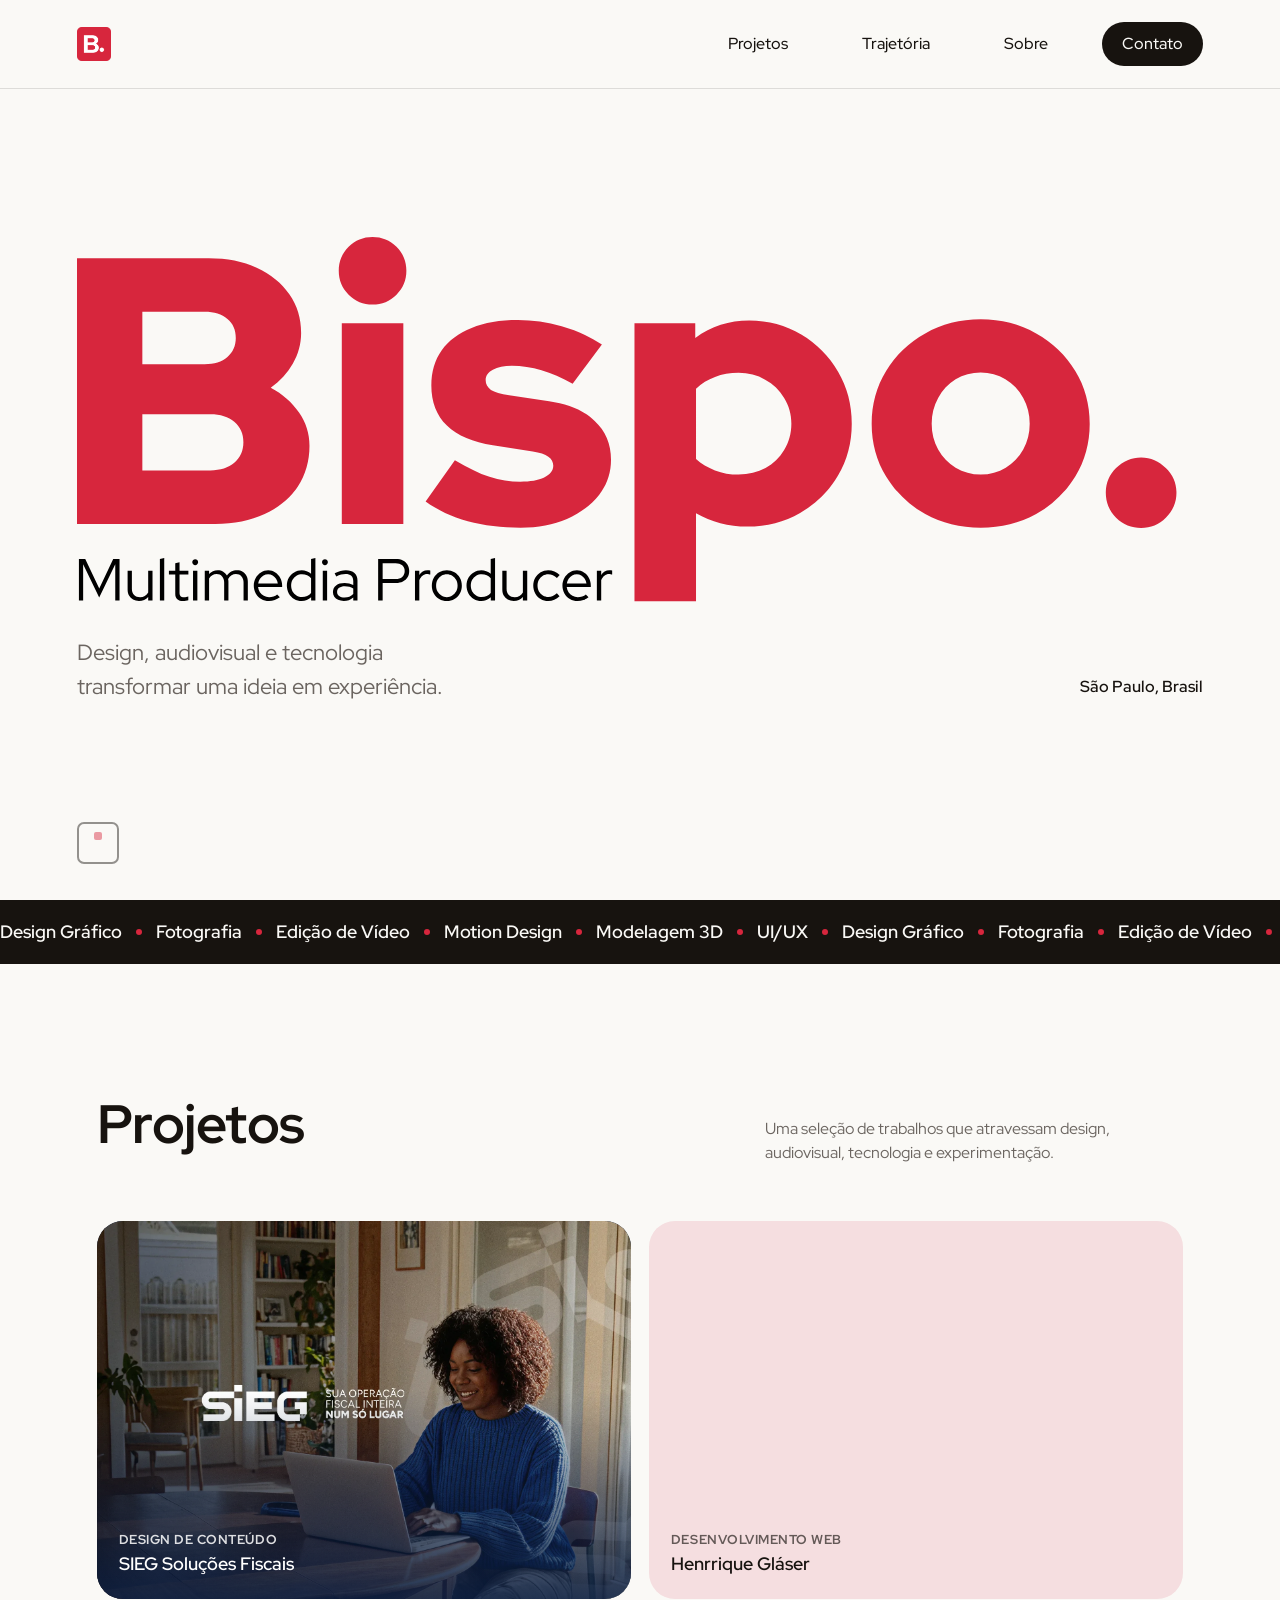
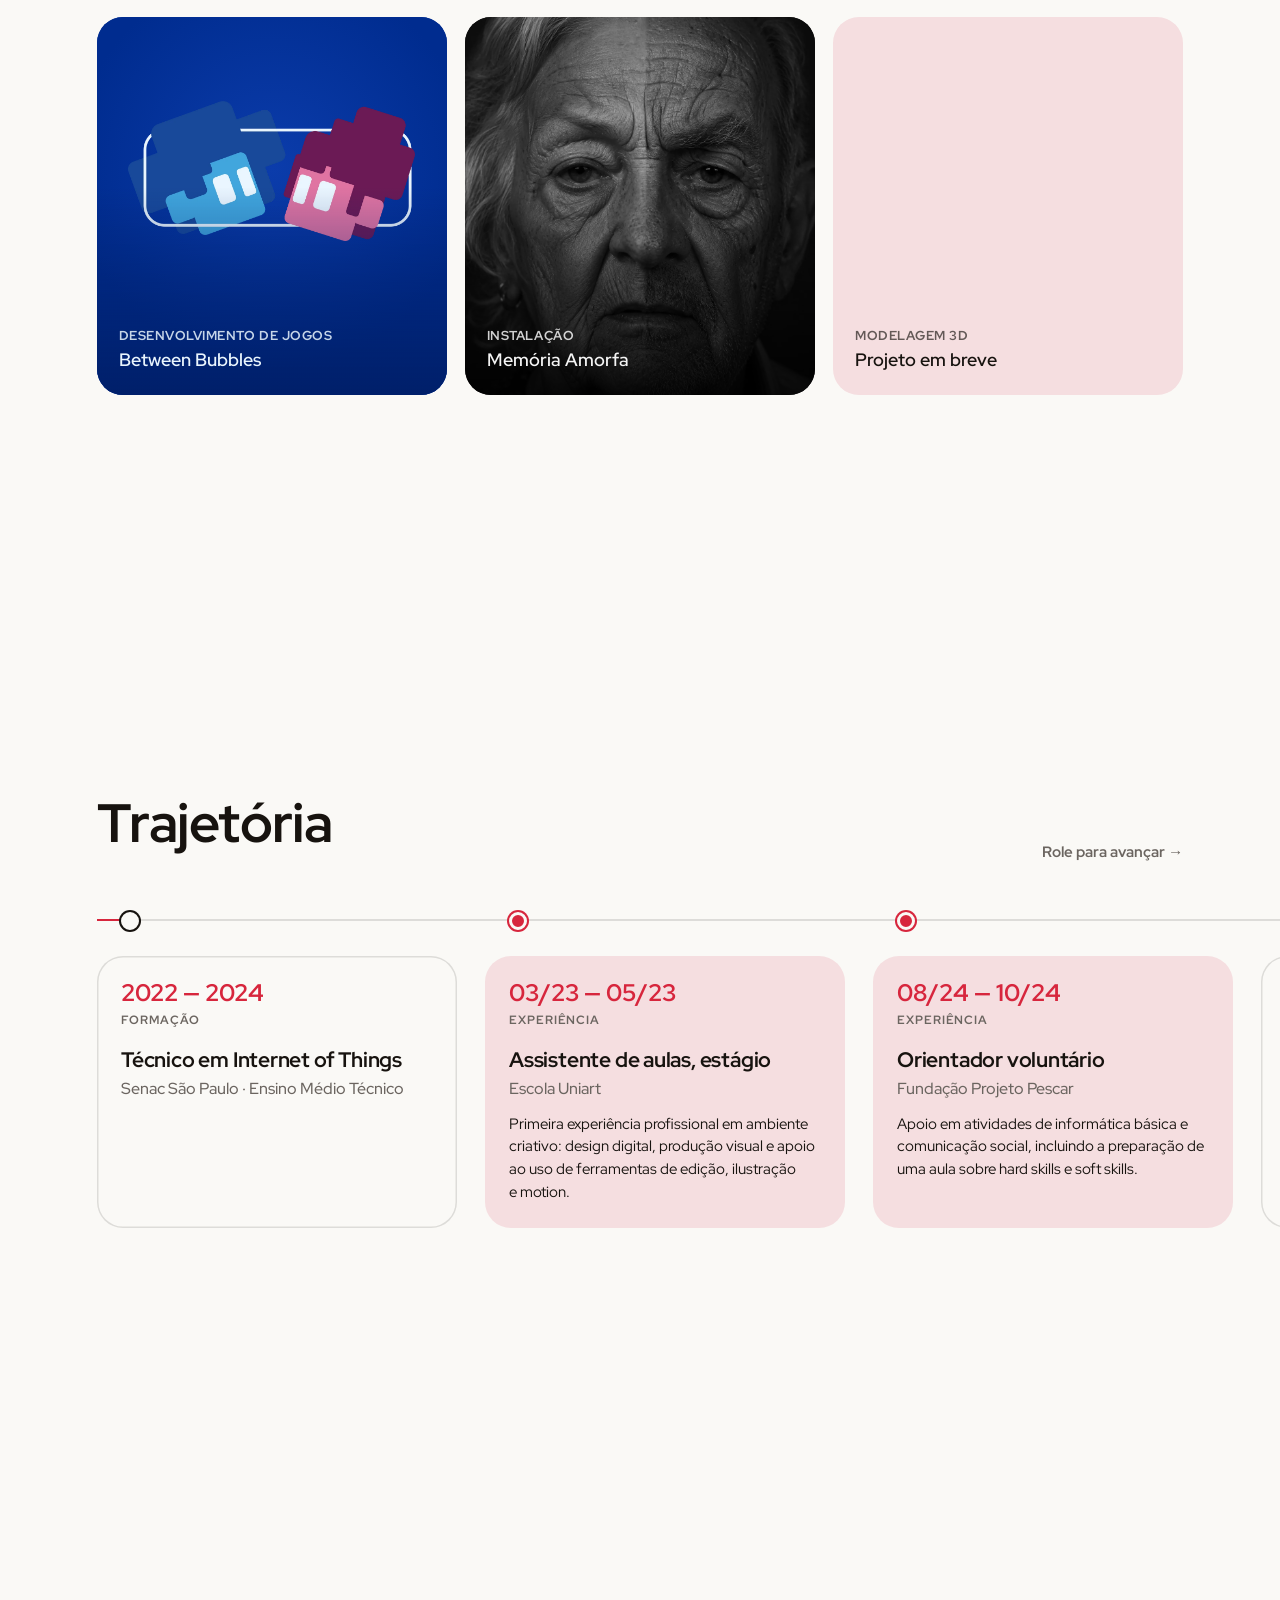
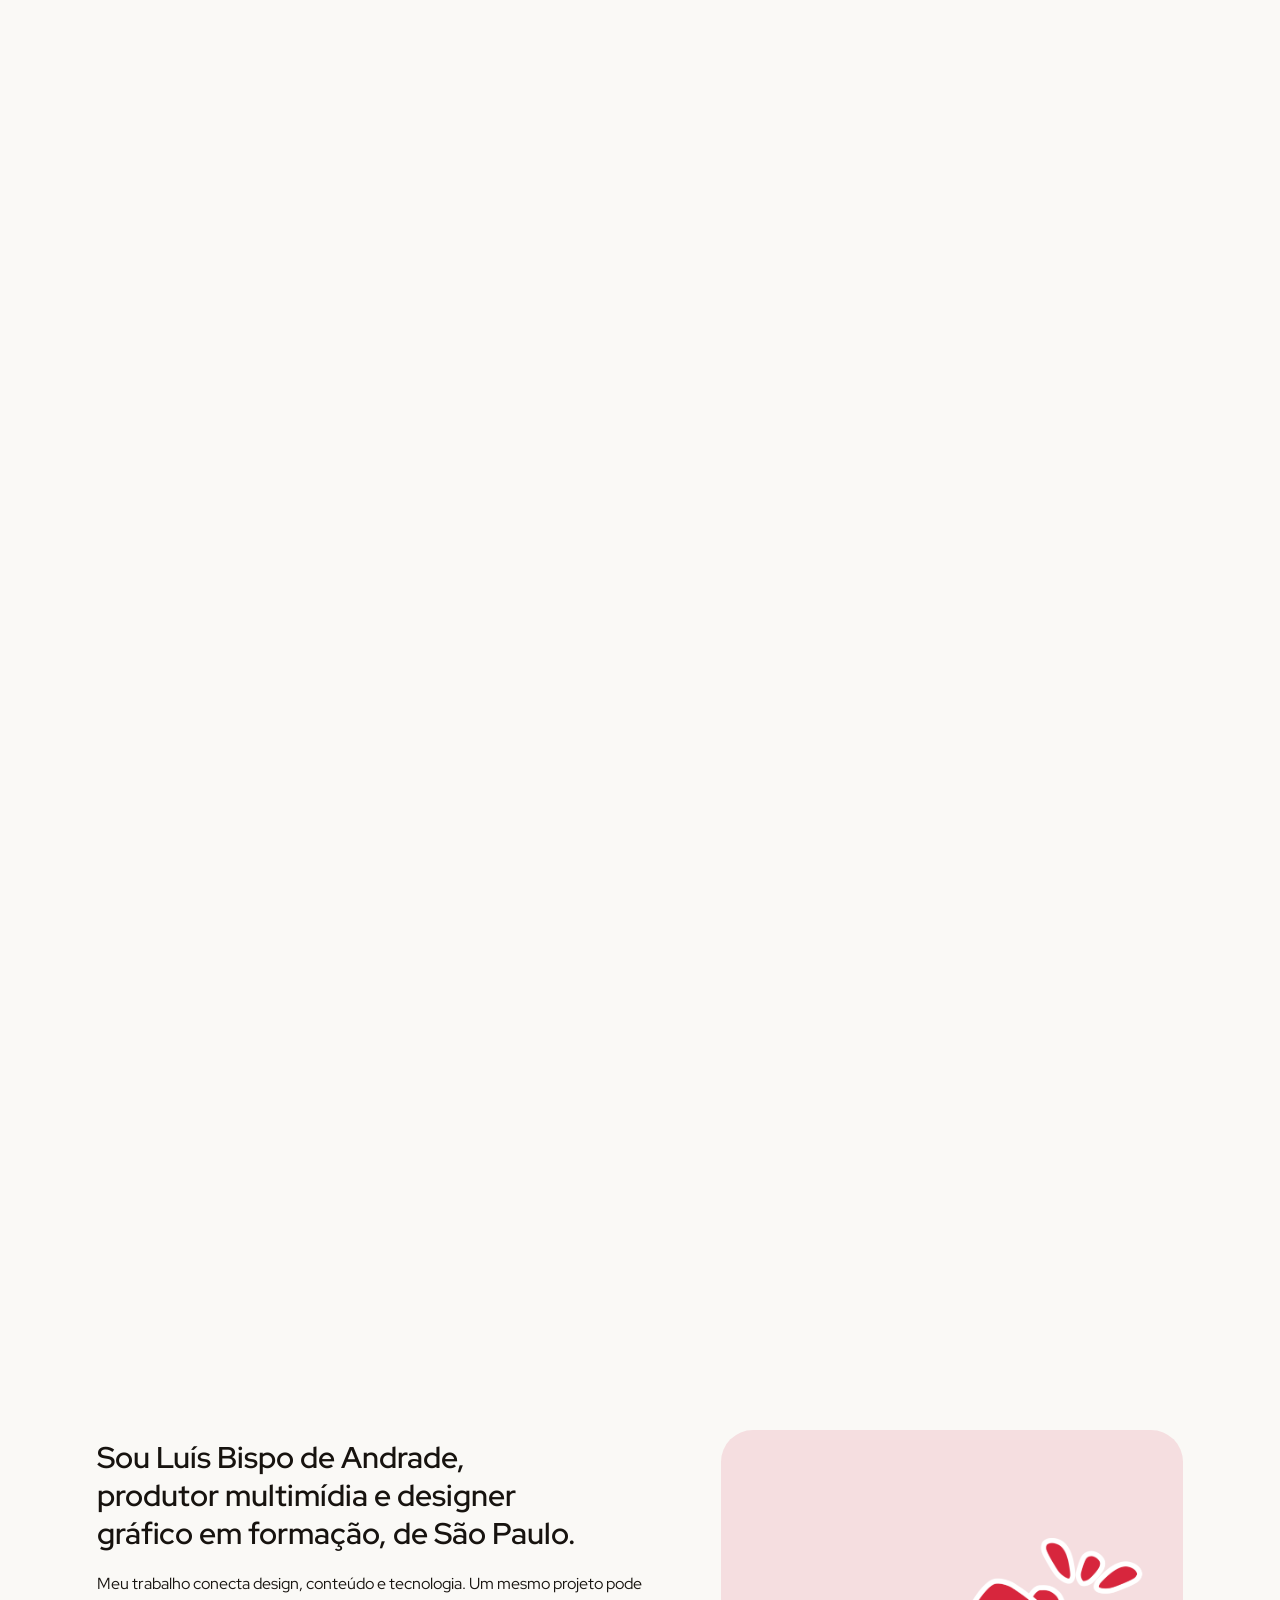
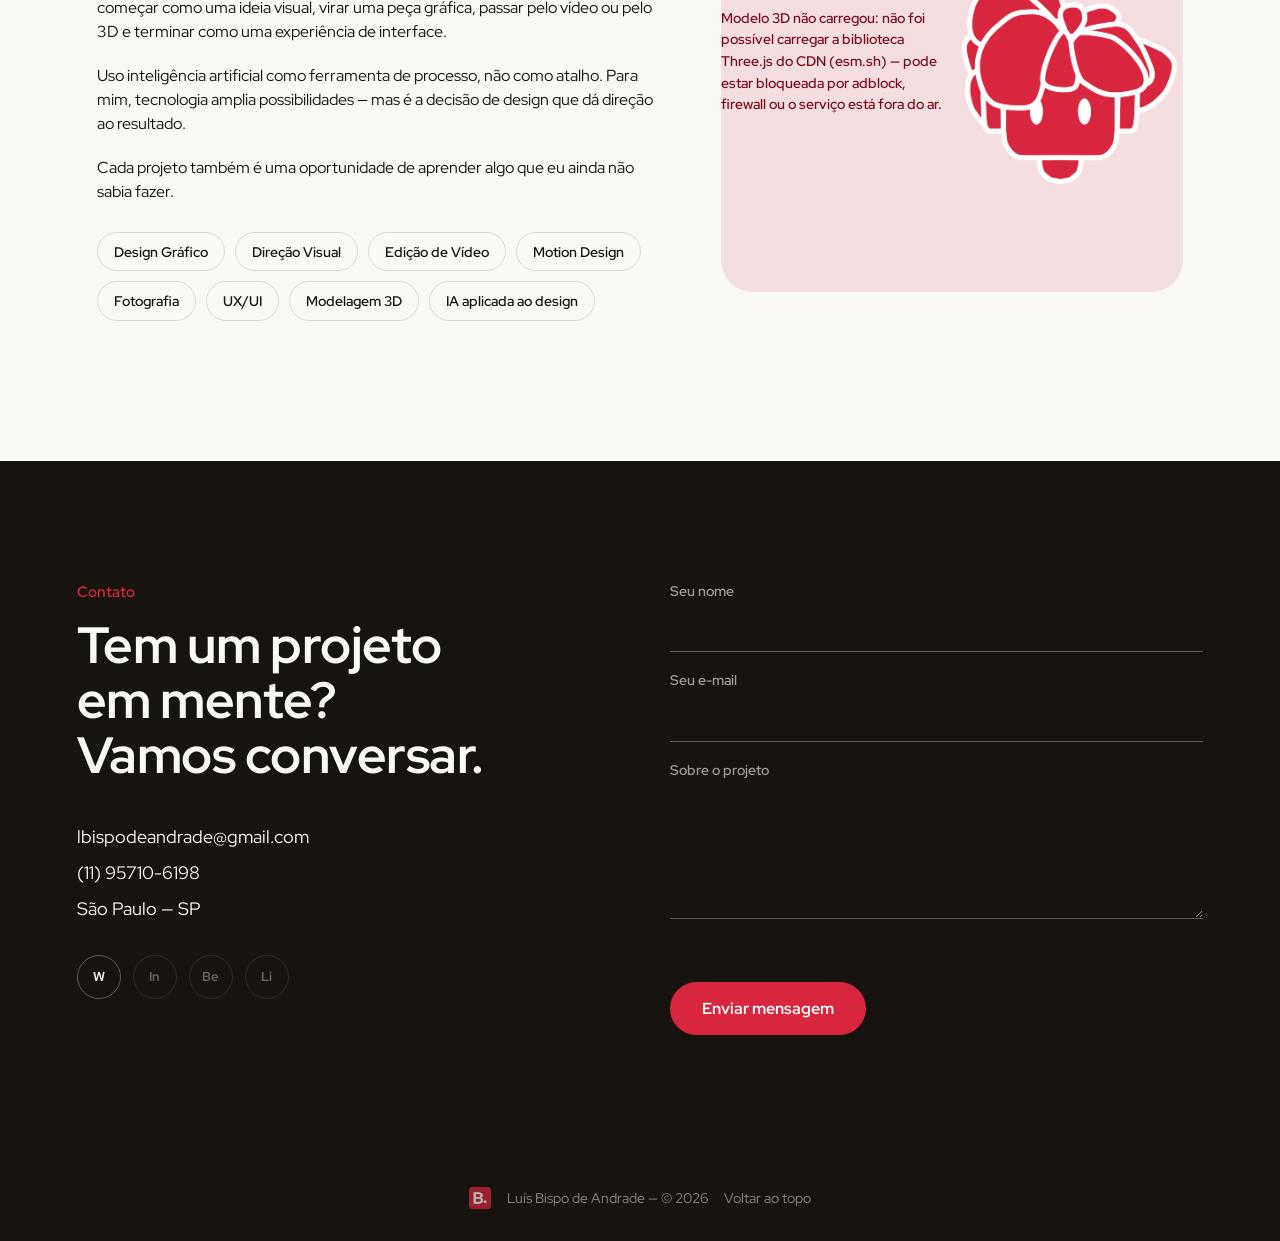
==== commit 1748417c: "Cria a página do projeto Between Bubbles Página between-bubbles.html montada a partir do memorial de" ====
--- a/index.html
+++ b/index.html
@@ -126,7 +126,7 @@
                 <span class="proj-nome">Henrrique Gláser</span>
             </a>
 
-            <a href="projetomodelo.html" class="proj proj-c revelar" data-categoria="Desenvolvimento de Jogos">
+            <a href="between-bubbles.html" class="proj proj-c proj-com-capa proj-capa-bb revelar" data-categoria="Desenvolvimento de Jogos" data-cor="#002C8F" style="--capa:url(assets/projetos/between-bubbles/dupla.webp)">
                 <span class="proj-tag">Desenvolvimento de Jogos</span>
                 <span class="proj-nome">Between Bubbles</span>
             </a>
--- a/style.css
+++ b/style.css
@@ -2189,8 +2189,8 @@
 .pilar{
     padding:32px 28px;
     border-radius:26px;
-    background:var(--amorfa-branco);
-    color:var(--amorfa-preto);
+    background:var(--cartao-fundo, var(--ink));
+    color:var(--cartao-texto, var(--bg));
 }
 .pilar h3{ font-size:clamp(1.8rem, 1.2rem + 1.6vw, 2.6rem); line-height:1; margin-bottom:16px; }
 .pilar p{ font-size:1.02rem; line-height:1.55; }
@@ -2235,8 +2235,8 @@
     gap:8px;
     padding:24px;
     border-radius:22px;
-    background:var(--amorfa-branco);
-    color:var(--amorfa-preto);
+    background:var(--cartao-fundo, var(--ink));
+    color:var(--cartao-texto, var(--bg));
 }
 .jornada li span{ font-family:var(--display); font-size:2.6rem; font-weight:800; line-height:1; letter-spacing:-.04em; opacity:.35; }
 .jornada li b{ font-family:var(--display); font-size:1.35rem; font-weight:800; letter-spacing:-.03em; }
@@ -2317,8 +2317,8 @@
     min-height:220px;
     padding:28px;
     border-radius:26px;
-    background:var(--amorfa-branco);
-    color:var(--amorfa-preto);
+    background:var(--cartao-fundo, var(--ink));
+    color:var(--cartao-texto, var(--bg));
 }
 .equipe-destaque b{ font-family:var(--display); font-size:clamp(1.8rem, 1.2rem + 1.6vw, 2.6rem); font-weight:800; letter-spacing:-.04em; line-height:1; }
 .equipe-destaque span{ font-size:1rem; line-height:1.45; }
@@ -2344,7 +2344,10 @@
     .pilares, .equipe{ grid-template-columns:1fr; }
     .jornada ol{ grid-template-columns:1fr 1fr; }
     .entidade{ grid-template-columns:1fr 1fr; }
-    .entidade .entidade-principal{ grid-column:1 / -1; aspect-ratio:16 / 9; }
+    .entidade .entidade-principal{ grid-column:1 / -1; aspect-ratio:4 / 5; }
+    /* celular: a moldura dos modelos 3D tem a altura do próprio canvas (nada fica cortado) */
+    .renders .render-largo:has(.visualizador3d){ aspect-ratio:1 / 1; }
+    .visualizador3d{ min-height:0; }
     .renders{ grid-template-columns:1fr; }
     .moodboard, .jornada, .entidade, .equipe{ margin-bottom:80px; }
     .fecho-amorfa{ min-height:70vh; margin-bottom:80px; }
@@ -2352,3 +2355,226 @@
 @media (max-width:560px){
     .jornada ol{ grid-template-columns:1fr; }
 }
+
+/* =========================================================
+   VISUALIZADOR 3D (visualizador3d.js)
+========================================================= */
+.visualizador3d{
+    position:relative;
+    width:100%;
+    height:100%;
+    min-height:320px;
+    background:radial-gradient(circle at 50% 40%, #242424, #000 70%);
+    cursor:grab;
+    touch-action:pan-y;
+}
+.visualizador3d:active{ cursor:grabbing; }
+.visualizador3d canvas{ position:absolute; inset:0; width:100%; height:100%; display:block; }
+.visualizador3d > img{ transition:opacity .6s ease; }
+.visualizador3d.carregado > img{ opacity:0; pointer-events:none; }
+.visualizador3d-dica{
+    position:absolute;
+    left:50%; bottom:16px;
+    padding:6px 14px;
+    border-radius:999px;
+    background:rgba(255,255,255,.12);
+    backdrop-filter:blur(6px);
+    color:#fff;
+    font-size:.78rem;
+    font-weight:700;
+    letter-spacing:.04em;
+    transform:translateX(-50%);
+    opacity:0;
+    transition:opacity .4s ease;
+    pointer-events:none;
+    z-index:1;
+}
+.visualizador3d.carregado .visualizador3d-dica{ opacity:1; }
+.visualizador3d.mexeu .visualizador3d-dica{ opacity:0; }
+/* na página em preto e branco, as cenas com materiais coloridos também perdem a cor */
+.tema-amorfa .visualizador3d canvas{ filter:grayscale(1); }
+
+/* =========================================================
+   TEMA BETWEEN BUBBLES — identidade do jogo
+   Azul-marinho #002C8F · Azul #41A5DD · Rosa #E074A2 · Roxo #6A1A54
+   Claro #E9F5FD · Readex Pro
+========================================================= */
+.tema-bb{
+    --bb-marinho:#002C8F;
+    --bb-azul:#41A5DD;
+    --bb-azul-medio:#3F95C5;
+    --bb-rosa:#E074A2;
+    --bb-roxo:#6A1A54;
+    --bb-claro:#E9F5FD;
+
+    --bg:var(--bb-marinho);
+    --ink:var(--bb-claro);
+    --red:var(--bb-rosa);
+    --red-deep:var(--bb-rosa);
+    --pink:#123E9E;                 /* azul um pouco mais claro: molduras e fundos de imagem */
+    --graphite:rgba(233,245,253,.7);
+    --line:rgba(233,245,253,.18);
+    --cor-projeto:var(--bb-azul);
+
+    --display:"Readex Pro", sans-serif;
+    --body:"Readex Pro", sans-serif;
+}
+.tema-bb h1, .tema-bb h2, .tema-bb h3{ font-weight:700; letter-spacing:-.03em; }
+.tema-bb .site-header{ background:rgba(0,44,143,.9); }
+.tema-bb .site-footer{ background:#001E66; }
+.tema-bb ::selection{ background:var(--bb-rosa); color:#fff; }
+.tema-bb .projeto-hero .proj-tag{ background:var(--bb-rosa); color:#fff; }
+.tema-bb .capitulo-num{ color:var(--bb-azul); }
+.tema-bb .desafio{ background:var(--bb-claro); color:var(--bb-marinho); }
+.tema-bb .desafio .capitulo-num{ color:var(--bb-rosa); }
+.tema-bb .projeto-seguinte{ background:var(--bb-azul); color:var(--bb-marinho); }
+.tema-bb .projeto-papel{ border-left-color:var(--bb-rosa); }
+
+/* capa: logo pixelado, a dupla e bolhas flutuando */
+.capa-bb{
+    position:relative;
+    display:grid;
+    grid-template-columns:1fr 1fr;
+    align-items:center;
+    gap:40px;
+    min-height:100vh;
+    padding:120px max(var(--pad), calc((100vw - var(--wrap)) / 2 + var(--pad))) 80px;
+    overflow:hidden;
+    background:radial-gradient(circle at 75% 45%, #0B3CAB, var(--bb-marinho) 60%);
+}
+.capa-bb-conteudo{ position:relative; z-index:1; }
+.capa-bb-logo{ width:min(520px, 100%); image-rendering:pixelated; }
+.capa-bb-slogan{
+    margin-top:18px;
+    font-size:clamp(1.1rem, .9rem + 1vw, 1.8rem);
+    font-weight:600;
+    color:var(--bb-claro);
+}
+.capa-bb-dupla{ position:relative; z-index:1; width:100%; max-width:620px; justify-self:center; animation:bb-flutuar 5s ease-in-out infinite; }
+@keyframes bb-flutuar{ 50%{ transform:translateY(-14px) rotate(-1.5deg); } }
+.bolha{
+    position:absolute;
+    width:var(--t, 60px);
+    aspect-ratio:1;
+    border-radius:22%;
+    background:rgba(65,165,221,.35);
+    box-shadow:inset -8px -8px 0 rgba(255,255,255,.08), inset 10px 10px 0 rgba(255,255,255,.18);
+    animation:bb-subir var(--d, 9s) linear infinite;
+    opacity:.8;
+}
+.bolha-1{ --t:70px; left:8%; bottom:-80px; --d:11s; }
+.bolha-2{ --t:44px; left:46%; bottom:-60px; --d:8s; animation-delay:-3s; }
+.bolha-3{ --t:90px; right:10%; bottom:-100px; --d:13s; animation-delay:-6s; background:rgba(224,116,162,.3); }
+.bolha-4{ --t:36px; right:38%; bottom:-50px; --d:9s; animation-delay:-1s; }
+@keyframes bb-subir{ to{ transform:translateY(calc(-100vh - 160px)) rotate(25deg); } }
+.capa-bb .capa-seta{ border-color:rgba(233,245,253,.6); }
+
+/* a ideia: personagens ao lado da tela inicial */
+.bb-ideia{
+    display:grid;
+    grid-template-columns:1fr 2.6fr 1fr;
+    align-items:end;
+    justify-items:center;
+    gap:24px;
+    max-width:var(--wrap);
+    margin:0 auto 120px;
+    padding:0 var(--pad);
+}
+.bb-personagem img{ width:auto; max-width:100%; max-height:clamp(140px, 22vw, 300px); image-rendering:pixelated; }
+.bb-tela.galeria-item{ grid-column:auto; grid-row:auto; aspect-ratio:16 / 9; border-radius:22px; }
+
+/* identidade: paleta + elenco */
+.bb-identidade{
+    display:grid;
+    grid-template-columns:1.2fr 1fr;
+    align-items:center;
+    gap:40px;
+    max-width:var(--wrap);
+    margin:0 auto 120px;
+    padding:0 var(--pad);
+}
+.bb-paleta{ display:grid; grid-template-columns:repeat(5, 1fr); gap:10px; }
+.bb-paleta span{
+    display:flex;
+    align-items:flex-end;
+    aspect-ratio:3 / 4;
+    padding:10px;
+    border-radius:16px;
+    background:var(--c);
+    box-shadow:inset 0 0 0 1.5px rgba(233,245,253,.25);
+    color:#fff;
+    font-size:.72rem;
+    font-weight:600;
+    letter-spacing:.04em;
+}
+.bb-paleta span.claro{ color:var(--bb-marinho); }
+.bb-elenco{ display:flex; align-items:flex-end; justify-content:space-around; gap:20px; }
+.bb-elenco img{ width:auto; max-width:30%; max-height:clamp(110px, 18vw, 240px); image-rendering:pixelated; }
+.bb-paleta span{ min-width:0; overflow:hidden; }
+
+/* etapas do desenvolvimento */
+.bb-etapas{ grid-template-columns:1fr 1fr; }
+.bb-etapa-num{ display:block; margin-bottom:12px; font-size:2.4rem; font-weight:700; line-height:1; color:var(--bb-rosa); }
+
+/* as quatro fases, lado a lado como no memorial */
+.bb-fases{
+    display:grid;
+    grid-template-columns:repeat(4, 1fr);
+    gap:18px;
+    max-width:var(--wrap);
+    margin:0 auto 120px;
+    padding:0 var(--pad);
+}
+.bb-fases img{
+    width:100%;
+    aspect-ratio:9 / 26;
+    object-fit:cover;
+    object-position:bottom;
+    border-radius:16px;
+    image-rendering:pixelated;
+}
+.bb-fases figcaption{ margin-top:10px; font-size:.8rem; font-weight:600; letter-spacing:.06em; text-transform:uppercase; color:var(--graphite); }
+
+/* equipe: nomes com o papel de cada um */
+.equipe li small{ display:block; margin-top:6px; font-family:var(--body); font-size:.85rem; font-weight:400; letter-spacing:0; color:var(--graphite); }
+.equipe li{ flex-direction:column; align-items:flex-start; justify-content:flex-end; }
+.tema-bb .equipe ul{ grid-template-columns:1fr; }
+
+/* fecho */
+.fecho-bb{
+    display:grid;
+    justify-items:center;
+    gap:24px;
+    max-width:var(--wrap);
+    margin:0 auto 120px;
+    padding:80px var(--pad);
+    text-align:center;
+}
+.fecho-bb img{ width:min(420px, 80%); animation:bb-flutuar 5s ease-in-out infinite; }
+.fecho-bb strong{ font-family:var(--display); font-size:clamp(2.4rem, 1rem + 5vw, 5.4rem); font-weight:700; line-height:1; letter-spacing:-.04em; }
+
+@media (max-width:900px){
+    .capa-bb{ grid-template-columns:1fr; text-align:center; justify-items:center; padding-top:110px; }
+    .capa-bb-dupla{ max-width:420px; }
+    .bb-ideia{ grid-template-columns:1fr 1fr; }
+    .bb-ideia .bb-tela{ grid-column:1 / -1; grid-row:1; }
+    .bb-ideia .bb-personagem{ max-width:150px; justify-self:center; }
+    .bb-identidade{ grid-template-columns:1fr; }
+    .bb-etapas{ grid-template-columns:1fr; }
+    .bb-fases{ grid-template-columns:1fr 1fr; }
+    .bb-paleta{ gap:6px; }
+    .bb-paleta span{ aspect-ratio:1 / 1.3; padding:6px; border-radius:12px; font-size:0; }
+    .bb-ideia, .bb-identidade, .bb-fases, .fecho-bb{ margin-bottom:80px; }
+}
+@media (prefers-reduced-motion: reduce){
+    .bolha, .capa-bb-dupla, .fecho-bb img{ animation:none; }
+}
+
+/* card do Between Bubbles no index: a dupla sobre o azul do jogo */
+.proj.proj-capa-bb{ background:#002C8F; color:#E9F5FD; }
+.proj-capa-bb::before{
+    background:
+        linear-gradient(to top, rgba(0,30,102,.9), rgba(0,30,102,0) 55%),
+        var(--capa) 50% 35% / 82% auto no-repeat,
+        radial-gradient(circle at 50% 40%, #0B3CAB, #002C8F 70%);
+}
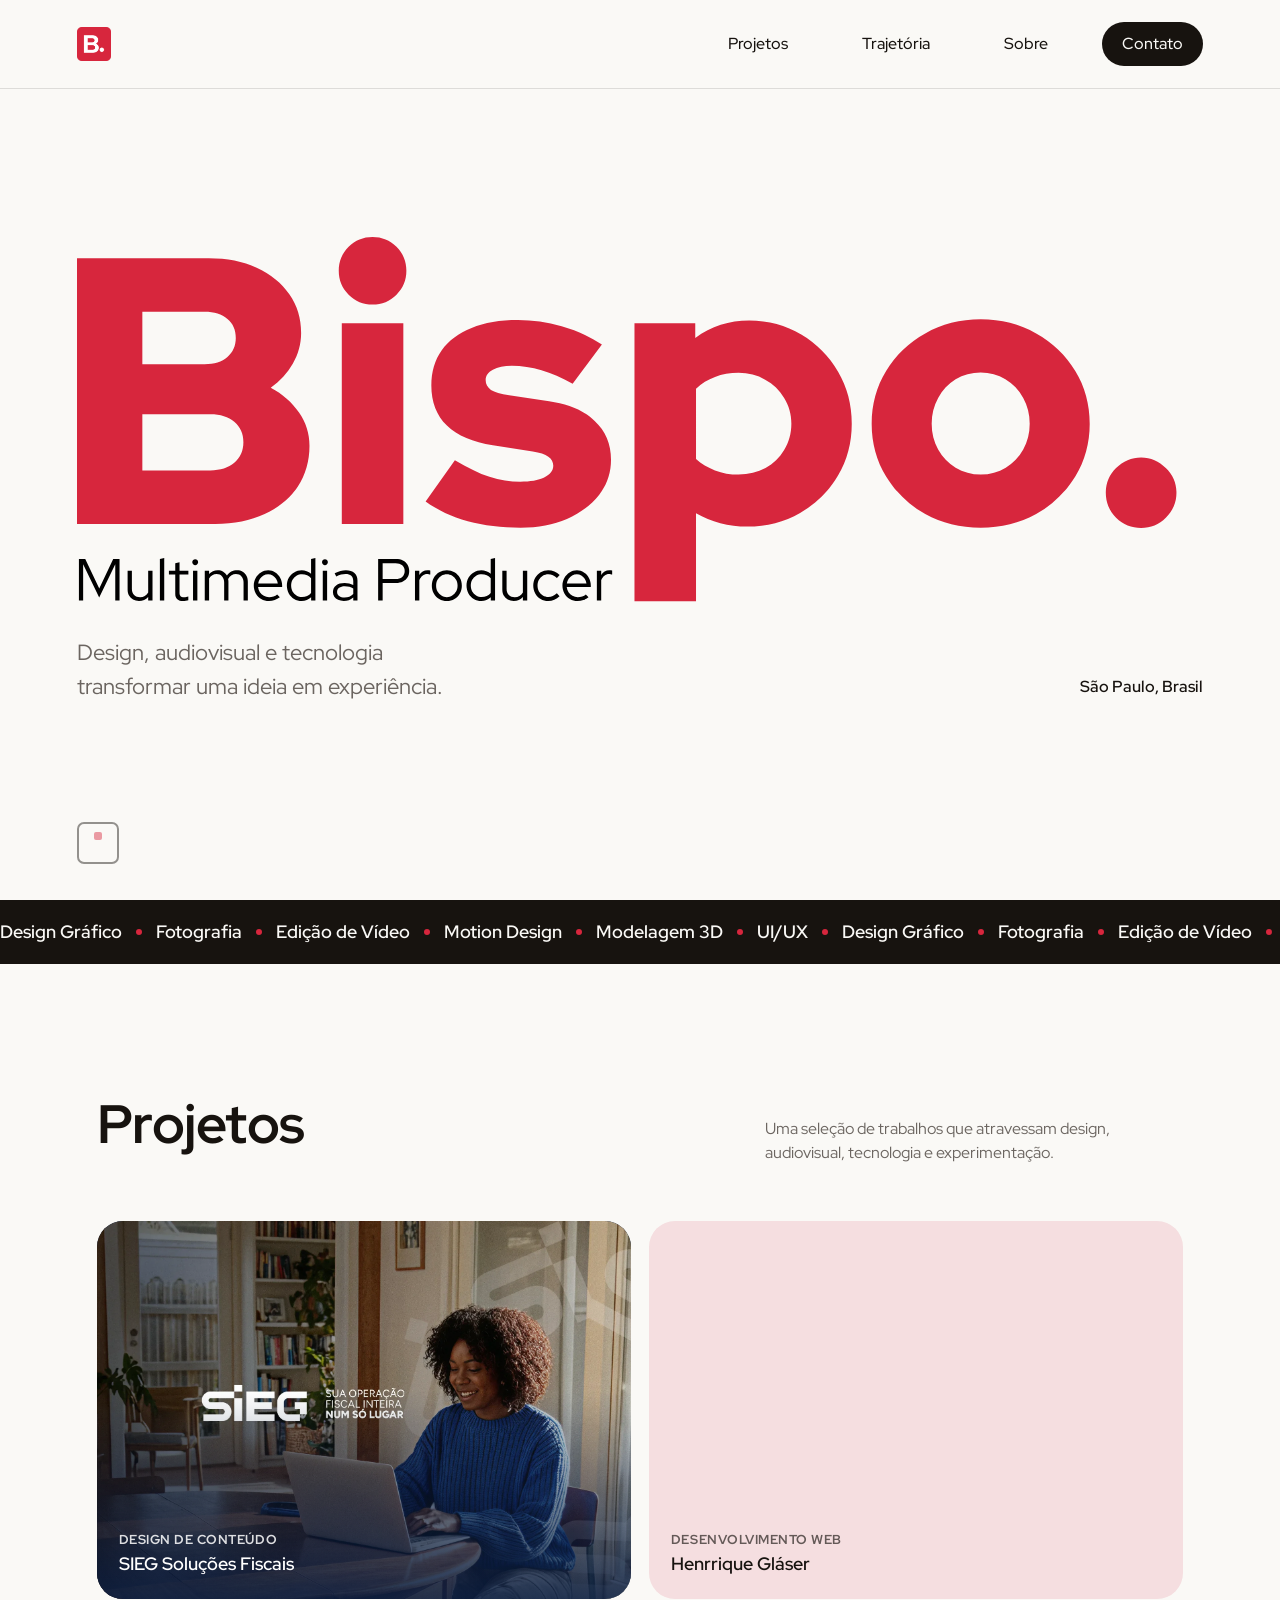
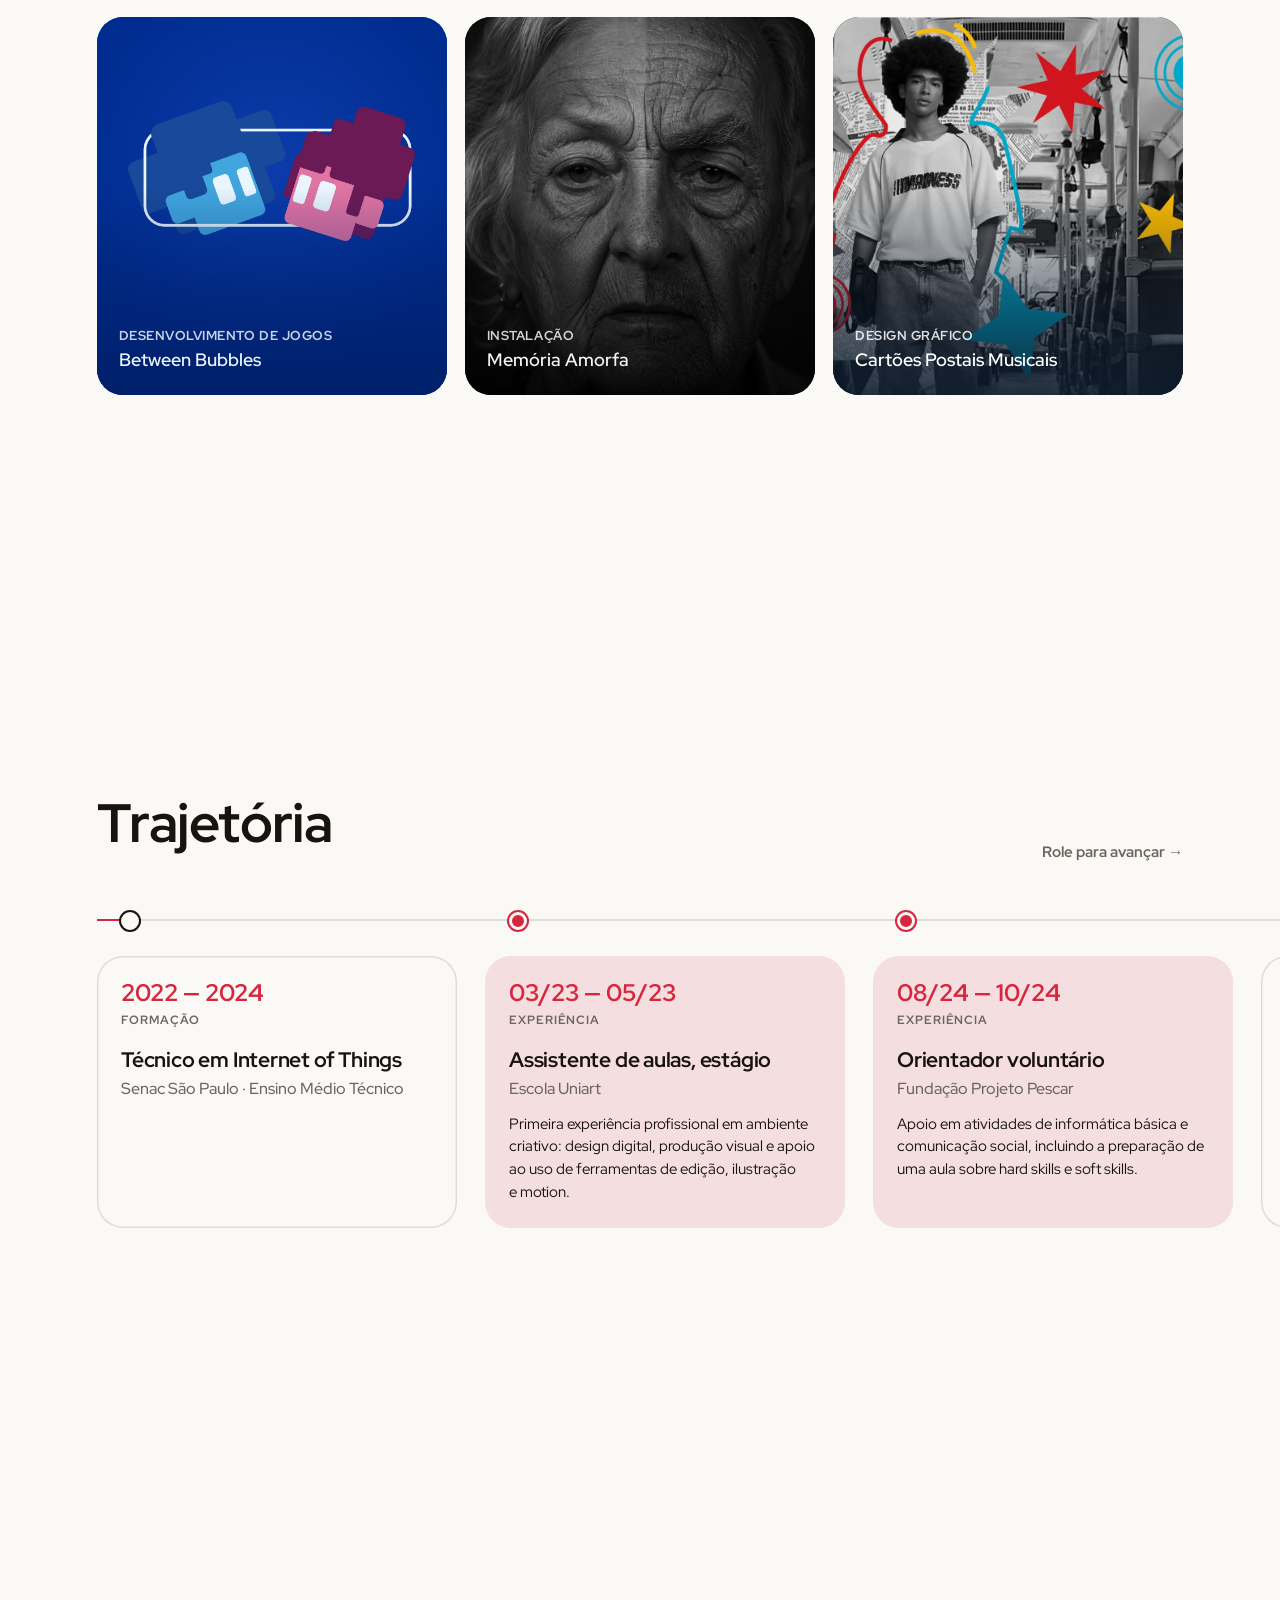
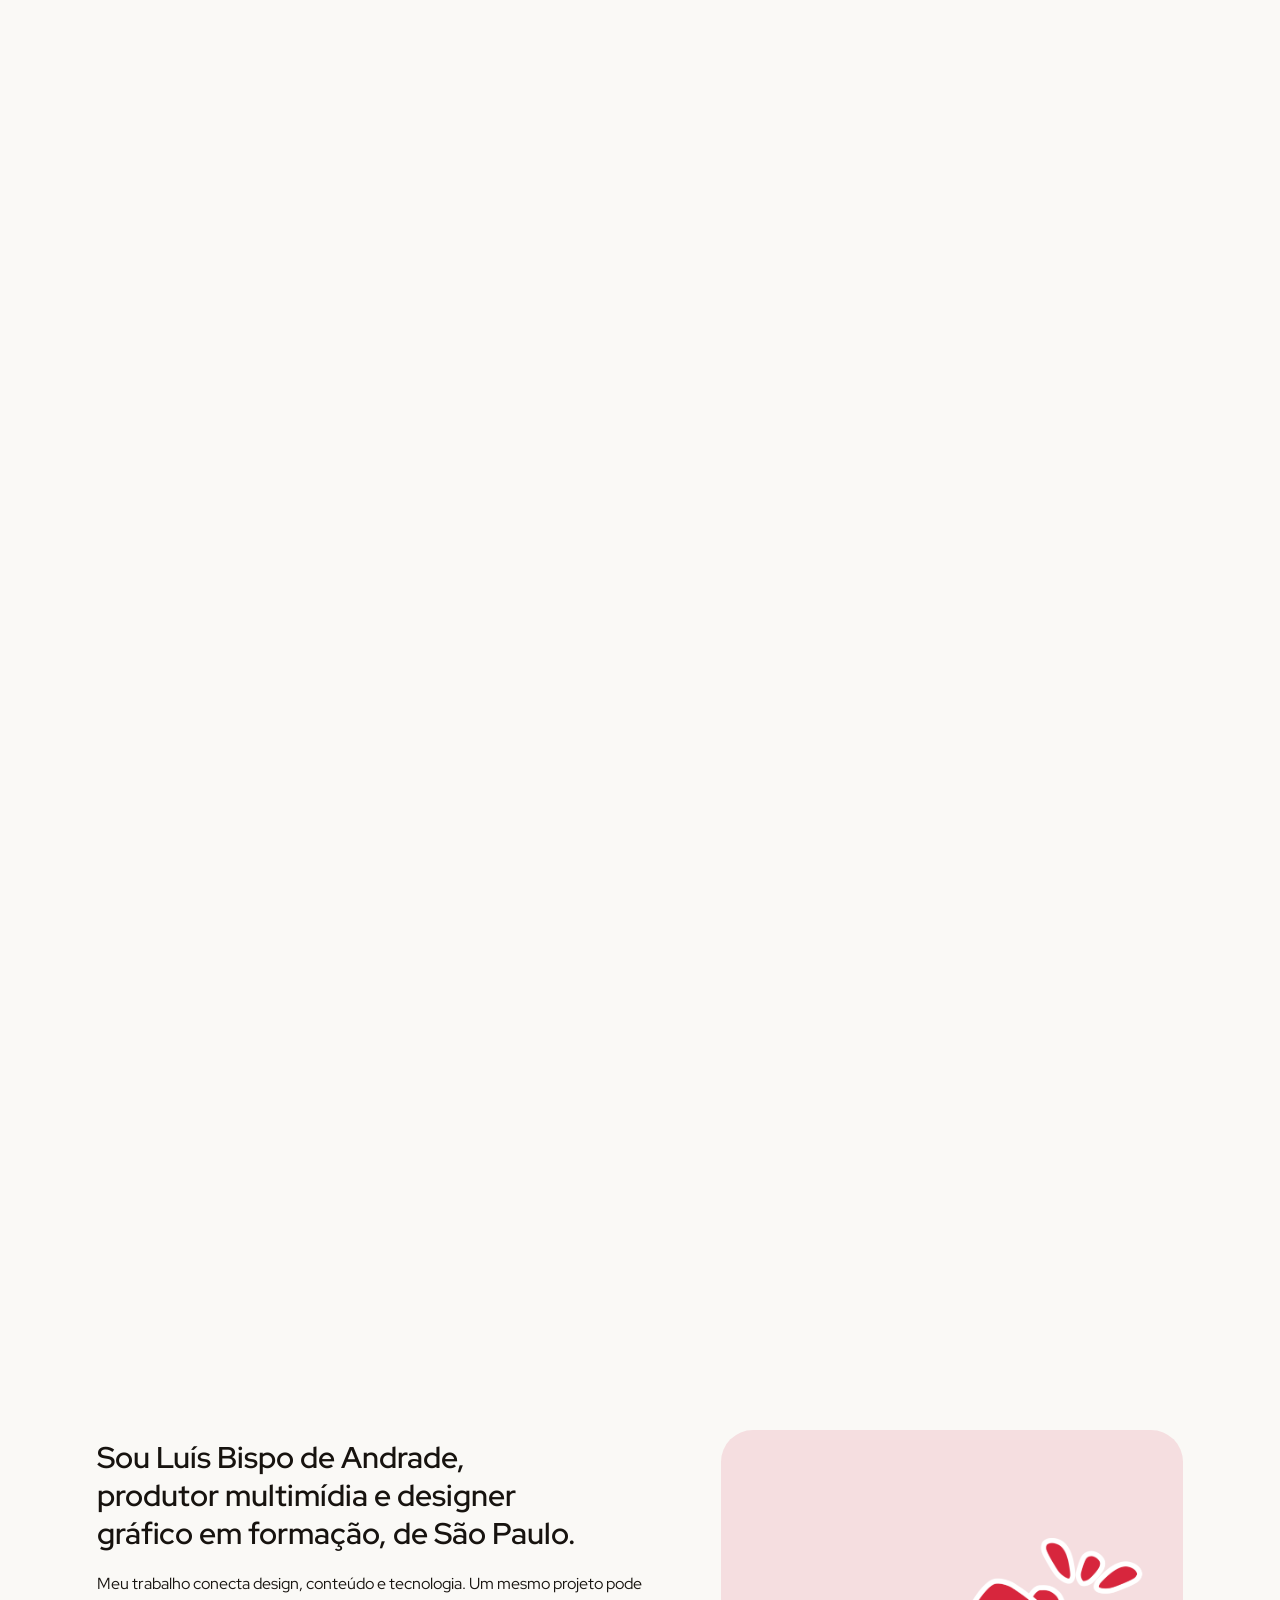
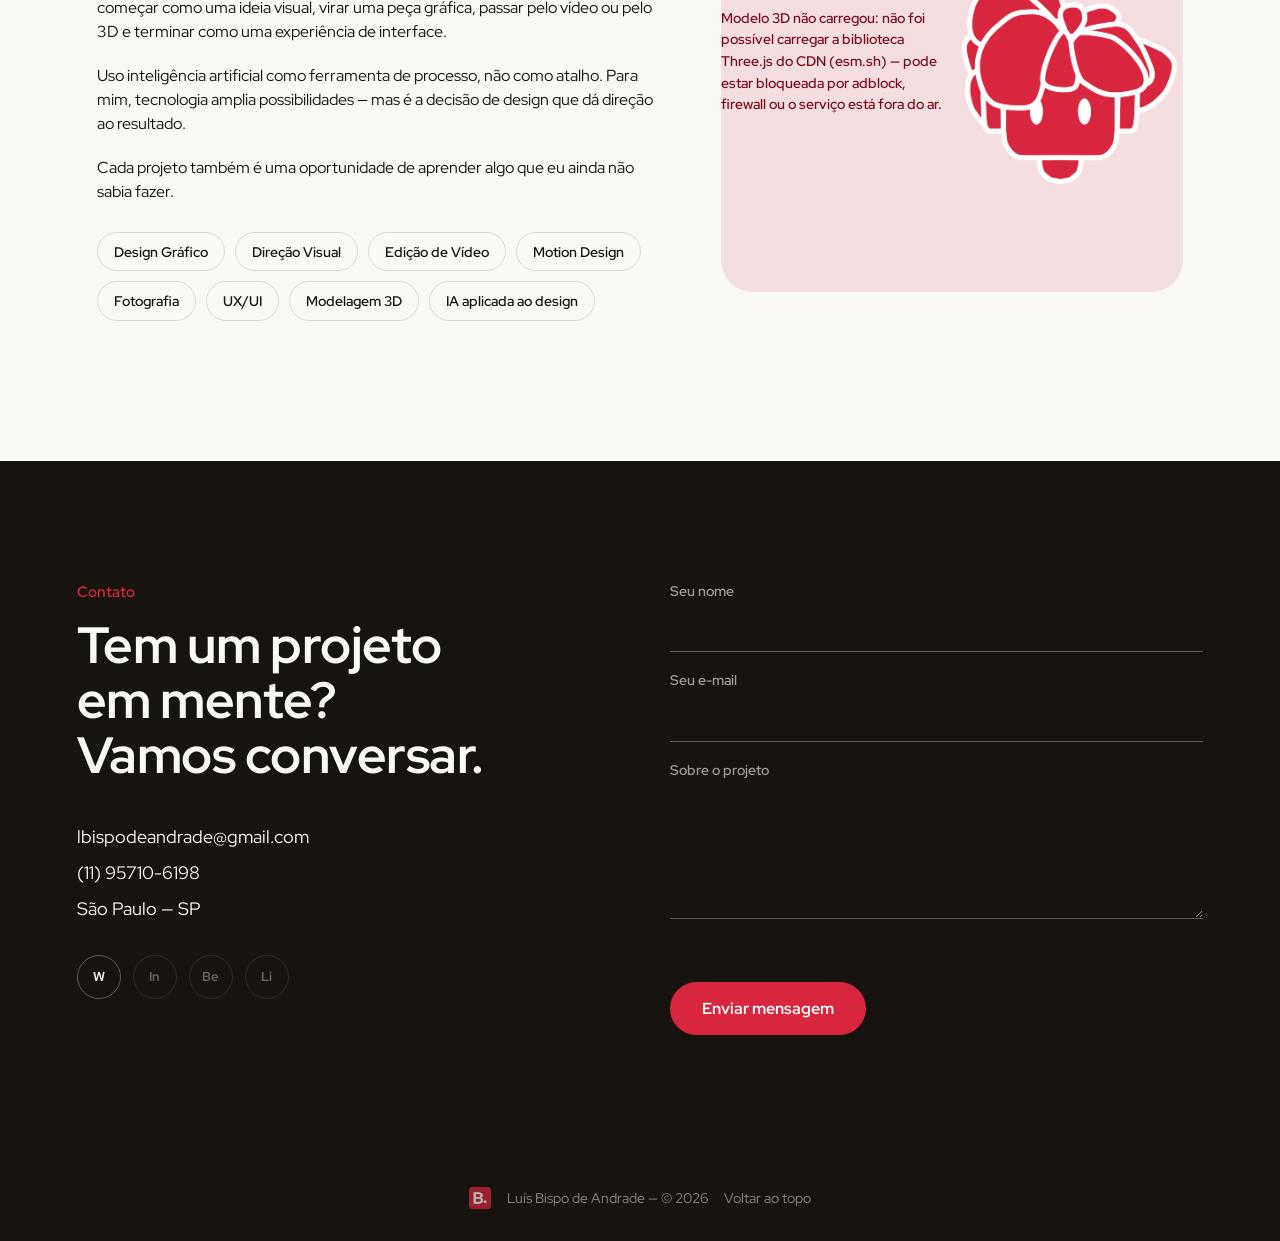
==== commit 7c3eb982: "Cria a página do projeto Cartões Postais Musicais Página cartoes-postais.html: a música High, do Son" ====
--- a/index.html
+++ b/index.html
@@ -136,10 +136,10 @@
                 <span class="proj-nome">Memória Amorfa</span>
             </a>
 
-            <article class="proj proj-e revelar" data-categoria="Modelagem 3D" tabindex="0">
-                <span class="proj-tag">Modelagem 3D</span>
-                <span class="proj-nome">Projeto em breve</span>
-            </article>
+            <a href="cartoes-postais.html" class="proj proj-e proj-com-capa proj-capa-cp revelar" data-categoria="Design Gráfico" data-cor="#0C1B2D" style="--capa:url(assets/projetos/cartoes-postais/cartao-01.webp)">
+                <span class="proj-tag">Design Gráfico</span>
+                <span class="proj-nome">Cartões Postais Musicais</span>
+            </a>
 
         </div>
     </section>
--- a/style.css
+++ b/style.css
@@ -2578,3 +2578,311 @@
         var(--capa) 50% 35% / 82% auto no-repeat,
         radial-gradient(circle at 50% 40%, #0B3CAB, #002C8F 70%);
 }
+
+/* imagens com width/height no HTML: a altura acompanha a largura do CSS (sem esticar).
+   :where mantém a especificidade baixa, para galerias com height:100% continuarem valendo */
+:where(.tema-bb) img{ height:auto; }
+.bb-personagem img, .bb-elenco img, .capa-bb-dupla, .fecho-bb img, .capa-bb-logo{ object-fit:contain; }
+
+/* =========================================================
+   JOGO UNITY NA PÁGINA (jogo-unity.js)
+========================================================= */
+[data-jogo-unity]{ position:relative; isolation:isolate; }
+[data-jogo-unity] > img{ transition:filter .3s ease; }
+/* com o botão "Jogar", a capa escurece e desfoca um pouco para o botão se destacar */
+[data-jogo-unity]:has(.jogo-jogar) > img{ filter:brightness(.5) blur(2px); }
+[data-jogo-unity]:has(.jogo-jogar):hover > img{ filter:brightness(.4) blur(3px); }
+.jogo-capa{
+    position:absolute;
+    inset:0;
+    display:grid;
+    place-content:center;
+    justify-items:center;
+    gap:10px;
+    z-index:2;
+    pointer-events:none;
+}
+.jogo-capa[hidden]{ display:none; }
+.jogo-jogar{
+    pointer-events:auto;
+    display:inline-flex;
+    align-items:center;
+    gap:10px;
+    padding:16px 30px;
+    border:0;
+    border-radius:999px;
+    background:var(--red);
+    color:#fff;
+    font:700 1.15rem var(--display);
+    box-shadow:0 12px 30px -10px rgba(0,0,0,.45);
+    cursor:pointer;
+    transition:transform .25s ease;
+}
+.jogo-jogar:hover{ transform:scale(1.05); }
+.jogo-capa small{
+    padding:4px 10px;
+    border-radius:999px;
+    background:rgba(0,0,0,.45);
+    color:#fff;
+    font-size:.75rem;
+    font-weight:600;
+}
+.jogo-aviso{
+    margin-top:auto;
+    padding:8px 14px;
+    border-radius:999px;
+    background:rgba(0,0,0,.55);
+    color:#fff;
+    font-size:.85rem;
+    font-weight:600;
+    text-align:center;
+}
+[data-jogo-unity] .jogo-capa:has(.jogo-aviso){ place-content:end center; padding-bottom:14px; }
+.jogo-canvas{
+    position:absolute;
+    inset:0;
+    width:100%;
+    height:100%;
+    z-index:1;
+    background:#000;
+    outline:none;
+}
+.jogo-carregando{
+    position:absolute;
+    inset:0;
+    z-index:2;
+    display:grid;
+    place-content:center;
+    justify-items:center;
+    gap:12px;
+    background:rgba(0,0,0,.6);
+    color:#fff;
+    font-weight:600;
+}
+.jogo-carregando[hidden], .jogo-controles[hidden]{ display:none; }
+.jogo-barra{ width:min(320px, 60vw); height:8px; border-radius:99px; background:rgba(255,255,255,.2); overflow:hidden; }
+.jogo-barra i{ display:block; height:100%; background:var(--red); transform:scaleX(0); transform-origin:left; transition:transform .2s ease; }
+.jogo-controles{
+    position:absolute;
+    right:12px; bottom:12px;
+    z-index:3;
+    display:flex;
+    gap:8px;
+}
+.jogo-controles button{
+    padding:7px 14px;
+    border:0;
+    border-radius:999px;
+    background:rgba(0,0,0,.6);
+    color:#fff;
+    font:600 .8rem var(--body);
+    cursor:pointer;
+}
+.jogo-controles button:hover{ background:rgba(0,0,0,.85); }
+
+/* =========================================================
+   TEMA CARTÕES POSTAIS MUSICAIS
+   Branco #FFFFFF · Marinho #0C1B2D · Vermelho #D0372A
+   Amarelo #FCBD2C · Azul #009CBE · Archivo Black / Archivo
+========================================================= */
+.tema-cp{
+    --cp-marinho:#0C1B2D;
+    --cp-vermelho:#D0372A;
+    --cp-amarelo:#FCBD2C;
+    --cp-azul:#009CBE;
+    --cp-papel:#F3EFE6;
+
+    --bg:var(--cp-papel);
+    --ink:var(--cp-marinho);
+    --red:var(--cp-vermelho);
+    --red-deep:var(--cp-vermelho);
+    --pink:#E6E0D2;
+    --graphite:#4A5260;
+    --line:rgba(12,27,45,.14);
+    --cor-projeto:var(--cp-vermelho);
+
+    --display:"Archivo Black", sans-serif;
+    --body:"Archivo", sans-serif;
+}
+.tema-cp h1, .tema-cp h2, .tema-cp h3{ font-weight:400; letter-spacing:-.02em; text-transform:uppercase; }
+.tema-cp .site-header{ background:rgba(243,239,230,.92); }
+.tema-cp .site-footer{ background:var(--cp-marinho); }
+.tema-cp ::selection{ background:var(--cp-amarelo); color:var(--cp-marinho); }
+.tema-cp .desafio{ background:var(--cp-marinho); color:#fff; }
+.tema-cp .desafio .capitulo-num{ color:var(--cp-amarelo); }
+.tema-cp .projeto-seguinte{ background:var(--cp-azul); color:#fff; }
+.tema-cp .pilar:nth-child(1){ --cartao-fundo:var(--cp-vermelho); --cartao-texto:#fff; }
+.tema-cp .pilar:nth-child(2){ --cartao-fundo:var(--cp-amarelo); --cartao-texto:var(--cp-marinho); }
+.tema-cp .pilar:nth-child(3){ --cartao-fundo:var(--cp-azul); --cartao-texto:#fff; }
+:where(.tema-cp) img{ height:auto; }
+
+/* capa: cartões espalhados numa mesa */
+.capa-cp{
+    position:relative;
+    display:grid;
+    place-items:center;
+    min-height:100vh;
+    padding:110px var(--pad) 70px;
+    overflow:hidden;
+    background:var(--cp-marinho);
+}
+.capa-cp-mesa{ position:absolute; inset:0; }
+.capa-cp-mesa img{
+    position:absolute;
+    left:50%; top:52%;
+    width:min(46vw, 620px);
+    border:10px solid #fff;
+    box-shadow:0 30px 60px -20px rgba(0,0,0,.6);
+    transform:translate(calc(-50% + var(--x)), calc(-50% + var(--y))) rotate(var(--r));
+    animation:cp-cair .9s cubic-bezier(.22,1,.36,1) both;
+}
+.capa-cp-mesa img:nth-child(2){ animation-delay:.1s; }
+.capa-cp-mesa img:nth-child(3){ animation-delay:.2s; }
+.capa-cp-mesa img:nth-child(4){ animation-delay:.3s; }
+.capa-cp-mesa img:nth-child(5){ animation-delay:.45s; }
+@keyframes cp-cair{ from{ opacity:0; translate:0 -60px; rotate:8deg; } }
+.capa-cp-titulo{
+    position:relative;
+    z-index:1;
+    text-align:center;
+    color:#fff;
+    pointer-events:none;
+    transform:rotate(-4deg);
+}
+.capa-cp-titulo p{
+    display:inline-block;
+    margin-bottom:10px;
+    padding:6px 14px;
+    background:var(--cp-amarelo);
+    color:var(--cp-marinho);
+    font:700 clamp(.9rem, .8rem + .4vw, 1.2rem) var(--body);
+    letter-spacing:.06em;
+    text-transform:uppercase;
+}
+.capa-cp-titulo h2{
+    font-size:clamp(3.4rem, 1rem + 10vw, 10rem);
+    line-height:.85;
+    color:#fff;
+    -webkit-text-stroke:3px var(--cp-marinho);
+    paint-order:stroke fill;
+    text-shadow:8px 8px 0 var(--cp-vermelho);
+}
+.capa-cp .capa-seta{ border-color:rgba(255,255,255,.7); }
+
+/* mesa com os 10 cartões que viram */
+.mesa-postais{
+    max-width:var(--wrap);
+    margin:0 auto 120px;
+    padding:0 var(--pad);
+}
+.mesa-dica{ margin-bottom:22px; font-weight:700; color:var(--graphite); }
+.mesa-postais ol{
+    list-style:none;
+    display:grid;
+    grid-template-columns:repeat(2, 1fr);
+    gap:44px 36px;
+}
+.postal{ rotate:var(--giro, 0deg); transition:rotate .4s ease; }
+.postal:hover{ rotate:0deg; }
+.postal-virar{
+    position:relative;
+    display:block;
+    width:100%;
+    aspect-ratio:3 / 2;
+    padding:0;
+    border:0;
+    background:none;
+    cursor:pointer;
+    perspective:1600px;
+}
+.postal-frente, .postal-verso{
+    position:absolute;
+    inset:0;
+    border:8px solid #fff;
+    backface-visibility:hidden;
+    box-shadow:0 18px 40px -18px rgba(12,27,45,.55);
+    transition:transform .8s cubic-bezier(.3,1.3,.5,1);
+}
+.postal-verso{ transform:rotateY(180deg); }
+.postal-frente img, .postal-verso img{ width:100%; height:100%; object-fit:cover; }
+.postal-virar[aria-pressed="true"] .postal-frente{ transform:rotateY(-180deg); }
+.postal-virar[aria-pressed="true"] .postal-verso{ transform:rotateY(0deg); }
+.postal-legenda{ margin-top:14px; font-weight:600; }
+.postal-legenda b{ margin-right:8px; font-family:var(--display); font-weight:400; color:var(--cp-vermelho); }
+
+/* direção visual */
+.cp-direcao{
+    display:grid;
+    grid-template-columns:3fr 1fr;
+    gap:24px;
+    max-width:var(--wrap);
+    margin:0 auto 40px;
+    padding:0 var(--pad);
+}
+.cp-moodboard.galeria-item{ grid-column:auto; grid-row:auto; aspect-ratio:1600 / 1132; border-radius:6px; }
+.cp-paleta{ display:grid; gap:10px; }
+.cp-paleta span{
+    display:flex;
+    align-items:flex-end;
+    padding:12px;
+    border-radius:6px;
+    background:var(--c);
+    box-shadow:inset 0 0 0 1.5px var(--line);
+    color:#fff;
+    font-weight:700;
+    font-size:.85rem;
+}
+.cp-paleta span.claro{ color:var(--cp-marinho); }
+.cp-tecnicas{ margin-bottom:120px; }
+
+/* versos */
+.cp-versos{
+    display:grid;
+    grid-template-columns:repeat(3, 1fr);
+    gap:24px;
+    max-width:var(--wrap);
+    margin:0 auto 120px;
+    padding:0 var(--pad);
+}
+.cp-versos img{ width:100%; border:8px solid #fff; rotate:var(--r); box-shadow:0 18px 40px -18px rgba(12,27,45,.5); }
+
+/* fecho */
+.fecho-cp{
+    max-width:var(--wrap);
+    margin:0 auto 120px;
+    padding:0 var(--pad);
+    text-align:center;
+}
+.fecho-cp strong{
+    font-family:var(--display);
+    font-weight:400;
+    font-size:clamp(2.4rem, 1rem + 5vw, 5.6rem);
+    line-height:.95;
+    text-transform:uppercase;
+    color:var(--cp-marinho);
+    text-shadow:6px 6px 0 var(--cp-amarelo);
+}
+
+/* card no index */
+.proj.proj-capa-cp{ background:#0C1B2D; color:#fff; }
+.proj-capa-cp::before{
+    background:
+        linear-gradient(to top, rgba(12,27,45,.88), rgba(12,27,45,0) 55%),
+        var(--capa) 50% 40% / cover no-repeat;
+}
+
+@media (max-width:900px){
+    .capa-cp-mesa img{ width:70vw; border-width:6px; }
+    .capa-cp{ min-height:min(100vh, 620px); }
+    .capa-cp-mesa img{ top:55%; }
+    .mesa-postais ol{ grid-template-columns:1fr; gap:32px; }
+    .cp-direcao{ grid-template-columns:1fr; }
+    .cp-paleta{ grid-template-columns:repeat(5, 1fr); }
+    .cp-paleta span{ aspect-ratio:1; font-size:0; }
+    .cp-versos{ grid-template-columns:1fr; }
+    .mesa-postais, .cp-versos, .fecho-cp, .cp-tecnicas{ margin-bottom:80px; }
+}
+@media (prefers-reduced-motion: reduce){
+    .capa-cp-mesa img{ animation:none; }
+    .postal-frente, .postal-verso{ transition:none; }
+}
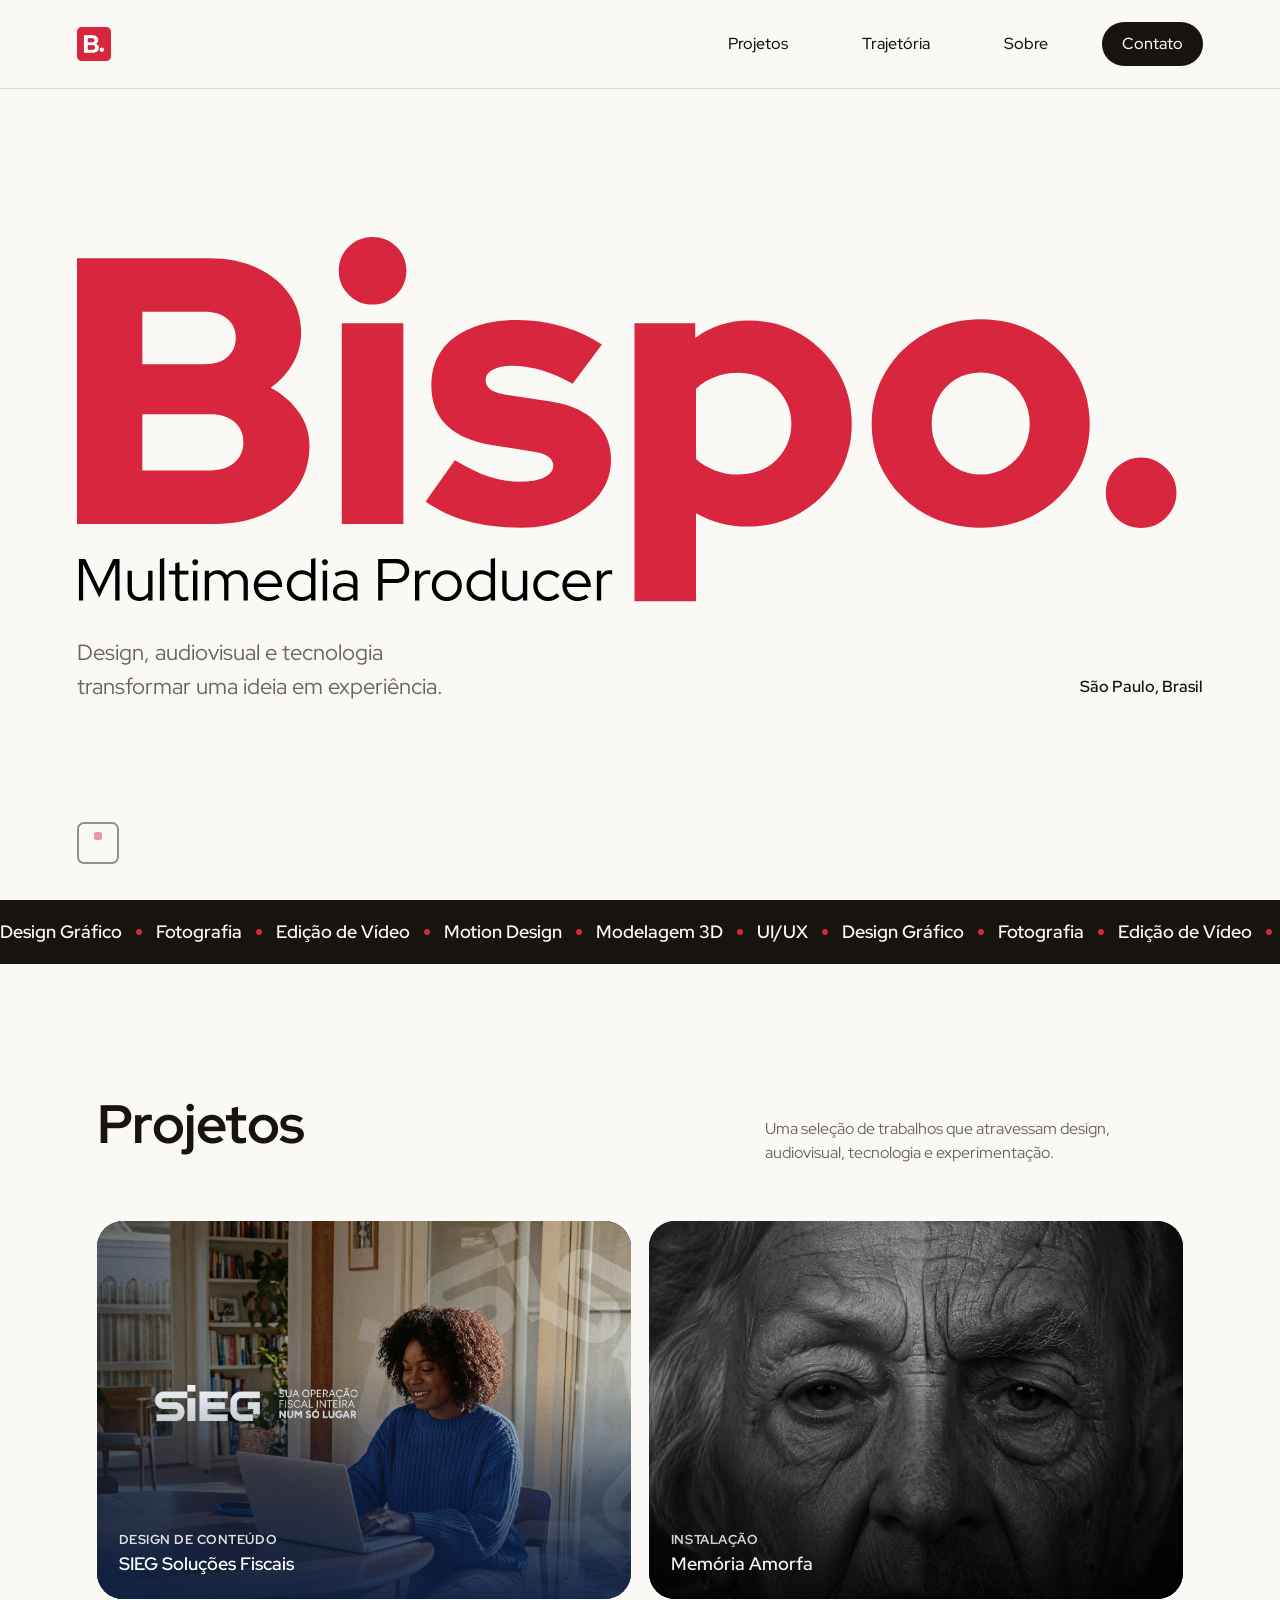
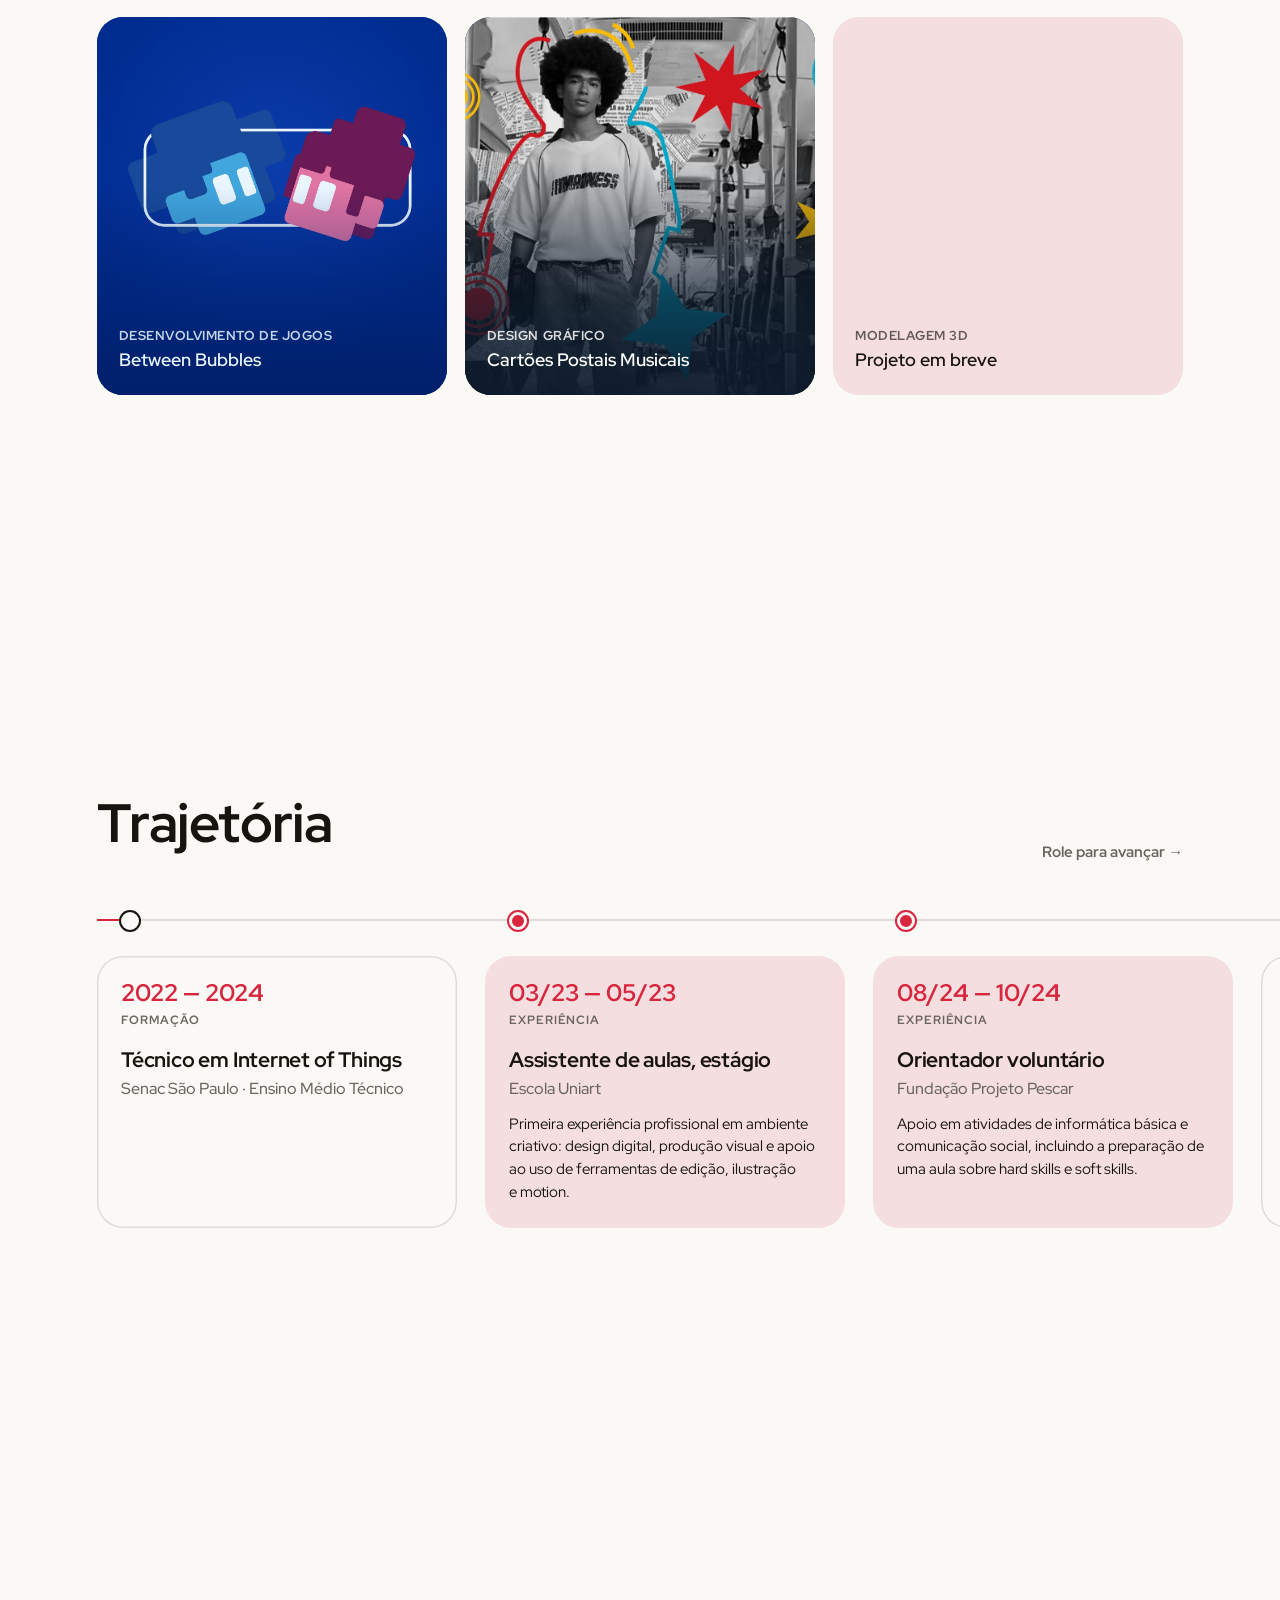
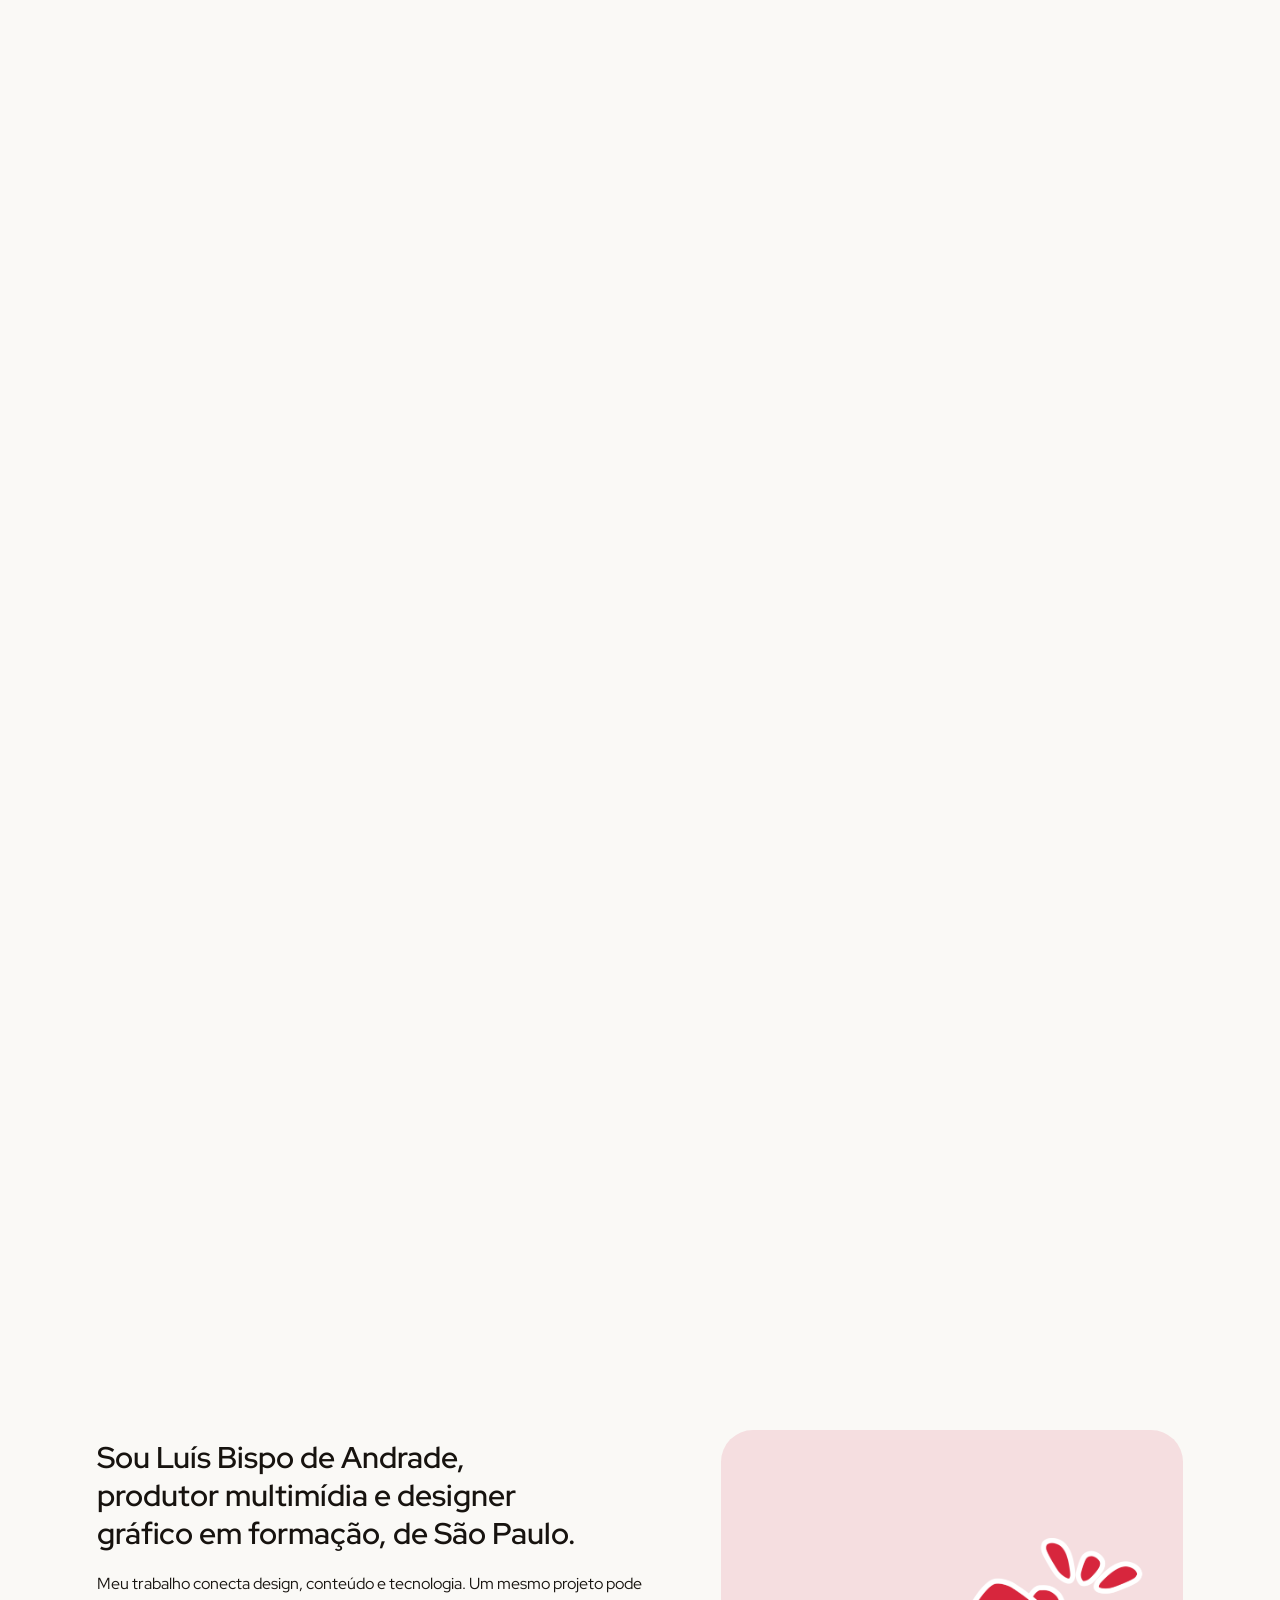
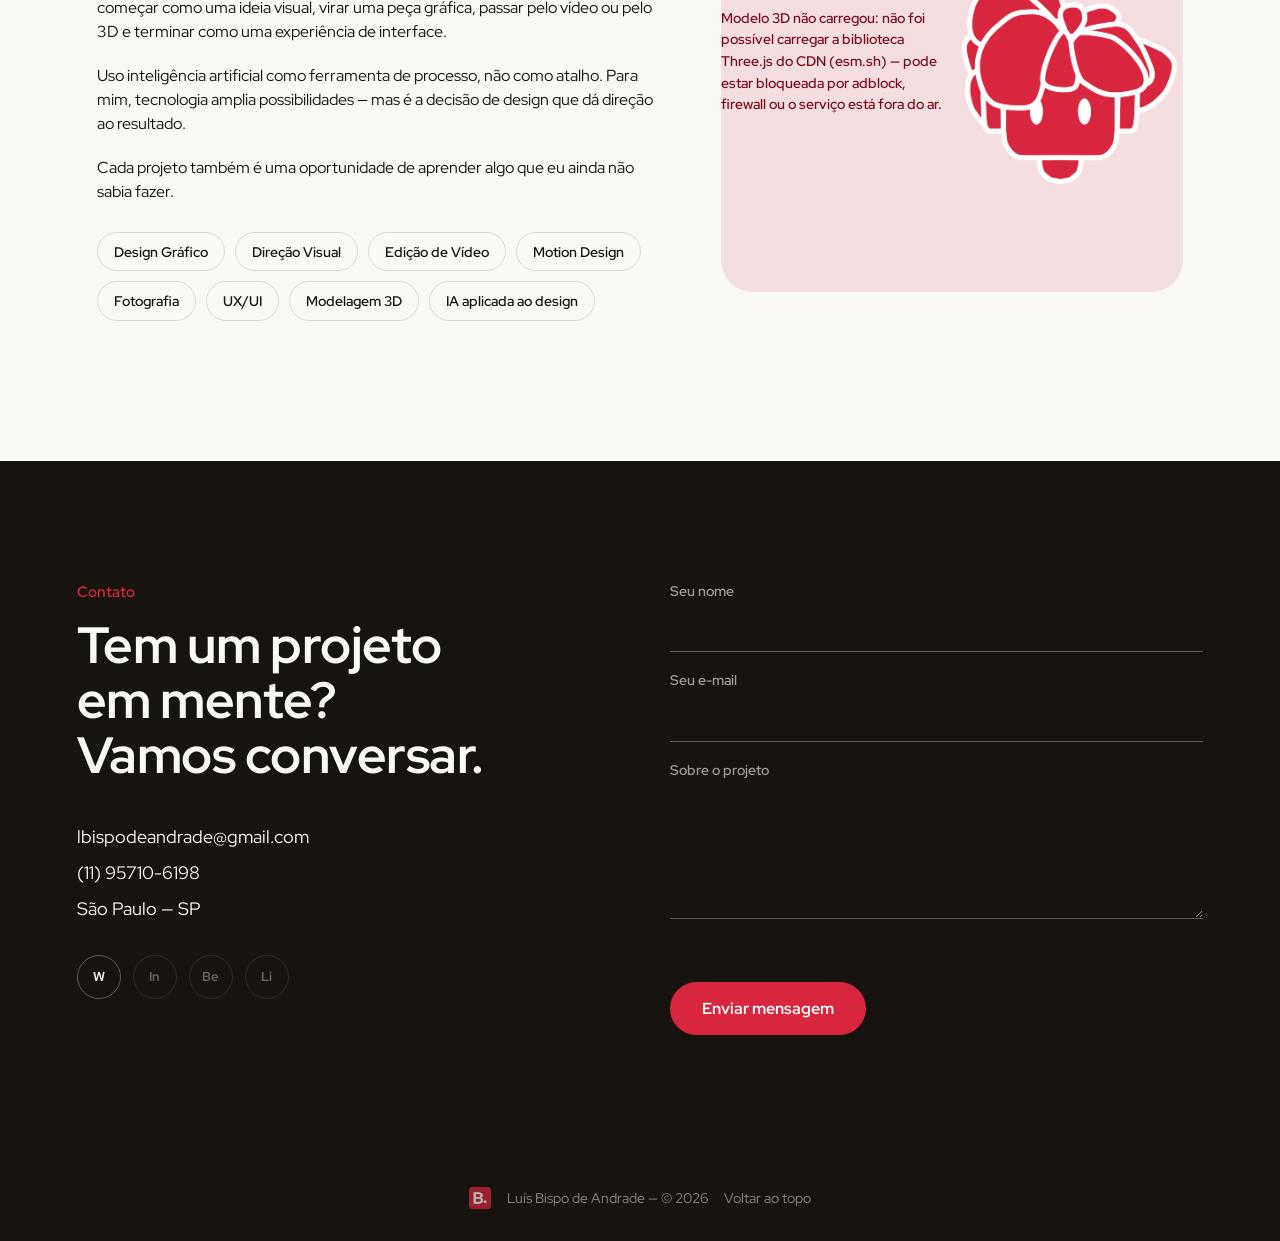
==== commit 3d0b46ae: "Reordena projetos no index e tira Henrrique Gláser por enquanto Ordem: SIEG, Memória Amorfa, Between" ====
--- a/index.html
+++ b/index.html
@@ -121,9 +121,9 @@
                 <span class="proj-nome">SIEG Soluções Fiscais</span>
             </a>
 
-            <a href="projetomodelo.html" class="proj proj-b revelar" data-categoria="Desenvolvimento Web">
-                <span class="proj-tag">Desenvolvimento Web</span>
-                <span class="proj-nome">Henrrique Gláser</span>
+            <a href="memoria-amorfa.html" class="proj proj-b proj-com-capa proj-capa-amorfa revelar" data-categoria="Instalação" data-cor="#0E0E0E" style="--capa:url(assets/projetos/memoria-amorfa/capa.webp)">
+                <span class="proj-tag">Instalação</span>
+                <span class="proj-nome">Memória Amorfa</span>
             </a>
 
             <a href="between-bubbles.html" class="proj proj-c proj-com-capa proj-capa-bb revelar" data-categoria="Desenvolvimento de Jogos" data-cor="#002C8F" style="--capa:url(assets/projetos/between-bubbles/dupla.webp)">
@@ -131,15 +131,15 @@
                 <span class="proj-nome">Between Bubbles</span>
             </a>
 
-            <a href="memoria-amorfa.html" class="proj proj-d proj-com-capa proj-capa-amorfa revelar" data-categoria="Instalação" data-cor="#0E0E0E" style="--capa:url(assets/projetos/memoria-amorfa/capa.webp)">
-                <span class="proj-tag">Instalação</span>
-                <span class="proj-nome">Memória Amorfa</span>
-            </a>
-
-            <a href="cartoes-postais.html" class="proj proj-e proj-com-capa proj-capa-cp revelar" data-categoria="Design Gráfico" data-cor="#0C1B2D" style="--capa:url(assets/projetos/cartoes-postais/cartao-01.webp)">
+            <a href="cartoes-postais.html" class="proj proj-d proj-com-capa proj-capa-cp revelar" data-categoria="Design Gráfico" data-cor="#0C1B2D" style="--capa:url(assets/projetos/cartoes-postais/cartao-01.webp)">
                 <span class="proj-tag">Design Gráfico</span>
                 <span class="proj-nome">Cartões Postais Musicais</span>
             </a>
+
+            <article class="proj proj-e revelar" data-categoria="Modelagem 3D" tabindex="0">
+                <span class="proj-tag">Modelagem 3D</span>
+                <span class="proj-nome">Projeto em breve</span>
+            </article>
 
         </div>
     </section>
--- a/style.css
+++ b/style.css
@@ -298,8 +298,8 @@
     inset:0;
     z-index:-1;
     background:
-        linear-gradient(to top, rgba(10,31,68,.85), rgba(10,31,68,0) 55%),
-        var(--capa) 38% 45% / cover no-repeat;
+        linear-gradient(to top, rgba(10,31,68,.92) 0%, rgba(10,31,68,.55) 28%, rgba(10,31,68,0) 60%),
+        var(--capa) var(--capa-pos, 50% 45%) / cover no-repeat;
     transition:transform .8s cubic-bezier(.22,1,.36,1);
 }
 .proj-com-capa:hover::before,
@@ -310,7 +310,7 @@
 .proj-capa-amorfa::before{
     background:
         linear-gradient(to top, rgba(0,0,0,.85), rgba(0,0,0,0) 60%),
-        var(--capa) 50% 28% / cover no-repeat;
+        var(--capa) var(--capa-pos, 50% 28%) / cover no-repeat;
     filter:grayscale(1);
 }
 .proj-b{ grid-column:span 3; grid-row:span 2; }
@@ -2701,10 +2701,12 @@
     --line:rgba(12,27,45,.14);
     --cor-projeto:var(--cp-vermelho);
 
-    --display:"Archivo Black", sans-serif;
+    --display:"Story Script", "Archivo Black", sans-serif;
     --body:"Archivo", sans-serif;
 }
-.tema-cp h1, .tema-cp h2, .tema-cp h3{ font-weight:400; letter-spacing:-.02em; text-transform:uppercase; }
+/* títulos em Story Script: sem caixa-alta, que deixa a fonte manuscrita ilegível */
+.tema-cp h1, .tema-cp h2, .tema-cp h3{ font-weight:400; letter-spacing:0; line-height:1; }
+.tema-cp .pilar h3{ font-size:clamp(1.6rem, 1.2rem + 1.2vw, 2.2rem); }
 .tema-cp .site-header{ background:rgba(243,239,230,.92); }
 .tema-cp .site-footer{ background:var(--cp-marinho); }
 .tema-cp ::selection{ background:var(--cp-amarelo); color:var(--cp-marinho); }
@@ -2760,14 +2762,23 @@
     text-transform:uppercase;
 }
 .capa-cp-titulo h2{
-    font-size:clamp(3.4rem, 1rem + 10vw, 10rem);
-    line-height:.85;
+    font-size:clamp(3.6rem, 1rem + 11vw, 11rem);
+    line-height:.9;
     color:#fff;
     -webkit-text-stroke:3px var(--cp-marinho);
     paint-order:stroke fill;
     text-shadow:8px 8px 0 var(--cp-vermelho);
 }
 .capa-cp .capa-seta{ border-color:rgba(255,255,255,.7); }
+
+/* player do Spotify */
+.cp-player{
+    max-width:var(--wrap);
+    margin:0 auto 48px;
+    padding:0 var(--pad);
+}
+.cp-player p{ margin-bottom:12px; font-weight:700; }
+.cp-player iframe{ display:block; border-radius:12px; box-shadow:0 18px 40px -22px rgba(12,27,45,.5); }
 
 /* mesa com os 10 cartões que viram */
 .mesa-postais{
@@ -2856,9 +2867,8 @@
 .fecho-cp strong{
     font-family:var(--display);
     font-weight:400;
-    font-size:clamp(2.4rem, 1rem + 5vw, 5.6rem);
-    line-height:.95;
-    text-transform:uppercase;
+    font-size:clamp(2.6rem, 1rem + 5.4vw, 6rem);
+    line-height:1;
     color:var(--cp-marinho);
     text-shadow:6px 6px 0 var(--cp-amarelo);
 }
@@ -2867,8 +2877,8 @@
 .proj.proj-capa-cp{ background:#0C1B2D; color:#fff; }
 .proj-capa-cp::before{
     background:
-        linear-gradient(to top, rgba(12,27,45,.88), rgba(12,27,45,0) 55%),
-        var(--capa) 50% 40% / cover no-repeat;
+        linear-gradient(to top, rgba(12,27,45,.95) 0%, rgba(12,27,45,.7) 26%, rgba(12,27,45,0) 62%),
+        var(--capa) var(--capa-pos, 40% 30%) / cover no-repeat;
 }
 
 @media (max-width:900px){
@@ -2886,3 +2896,19 @@
     .capa-cp-mesa img{ animation:none; }
     .postal-frente, .postal-verso{ transition:none; }
 }
+/* dupla: os dois cards com o mesmo peso */
+.tema-cp .equipe{ grid-template-columns:1fr 1fr; }
+.tema-cp .equipe-destaque{ --cartao-fundo:var(--cp-marinho); --cartao-texto:#fff; }
+.tema-cp .equipe ul{ grid-template-columns:1fr; }
+.tema-cp .equipe li{ min-height:220px; padding:28px; border-radius:26px; background:var(--cp-vermelho); color:#fff; box-shadow:none; font-size:clamp(1.8rem, 1.2rem + 1.6vw, 2.6rem); }
+.tema-cp .equipe li small{ color:rgba(255,255,255,.85); font-size:1rem; }
+@media (max-width:900px){ .tema-cp .equipe{ grid-template-columns:1fr; } }
+
+/* enquadramento das capas nos cards do index (por projeto e por tamanho de tela) */
+.proj-a.proj-com-capa{ --capa-pos:72% 40%; }      /* SIEG: a pessoa no centro, logo à esquerda */
+.proj-capa-amorfa{ --capa-pos:50% 30%; }
+.proj-capa-cp{ --capa-pos:38% 22%; }
+@media (max-width:900px){
+    .proj-a.proj-com-capa{ --capa-pos:78% 40%; }
+    .proj-capa-cp{ --capa-pos:35% 20%; }
+}
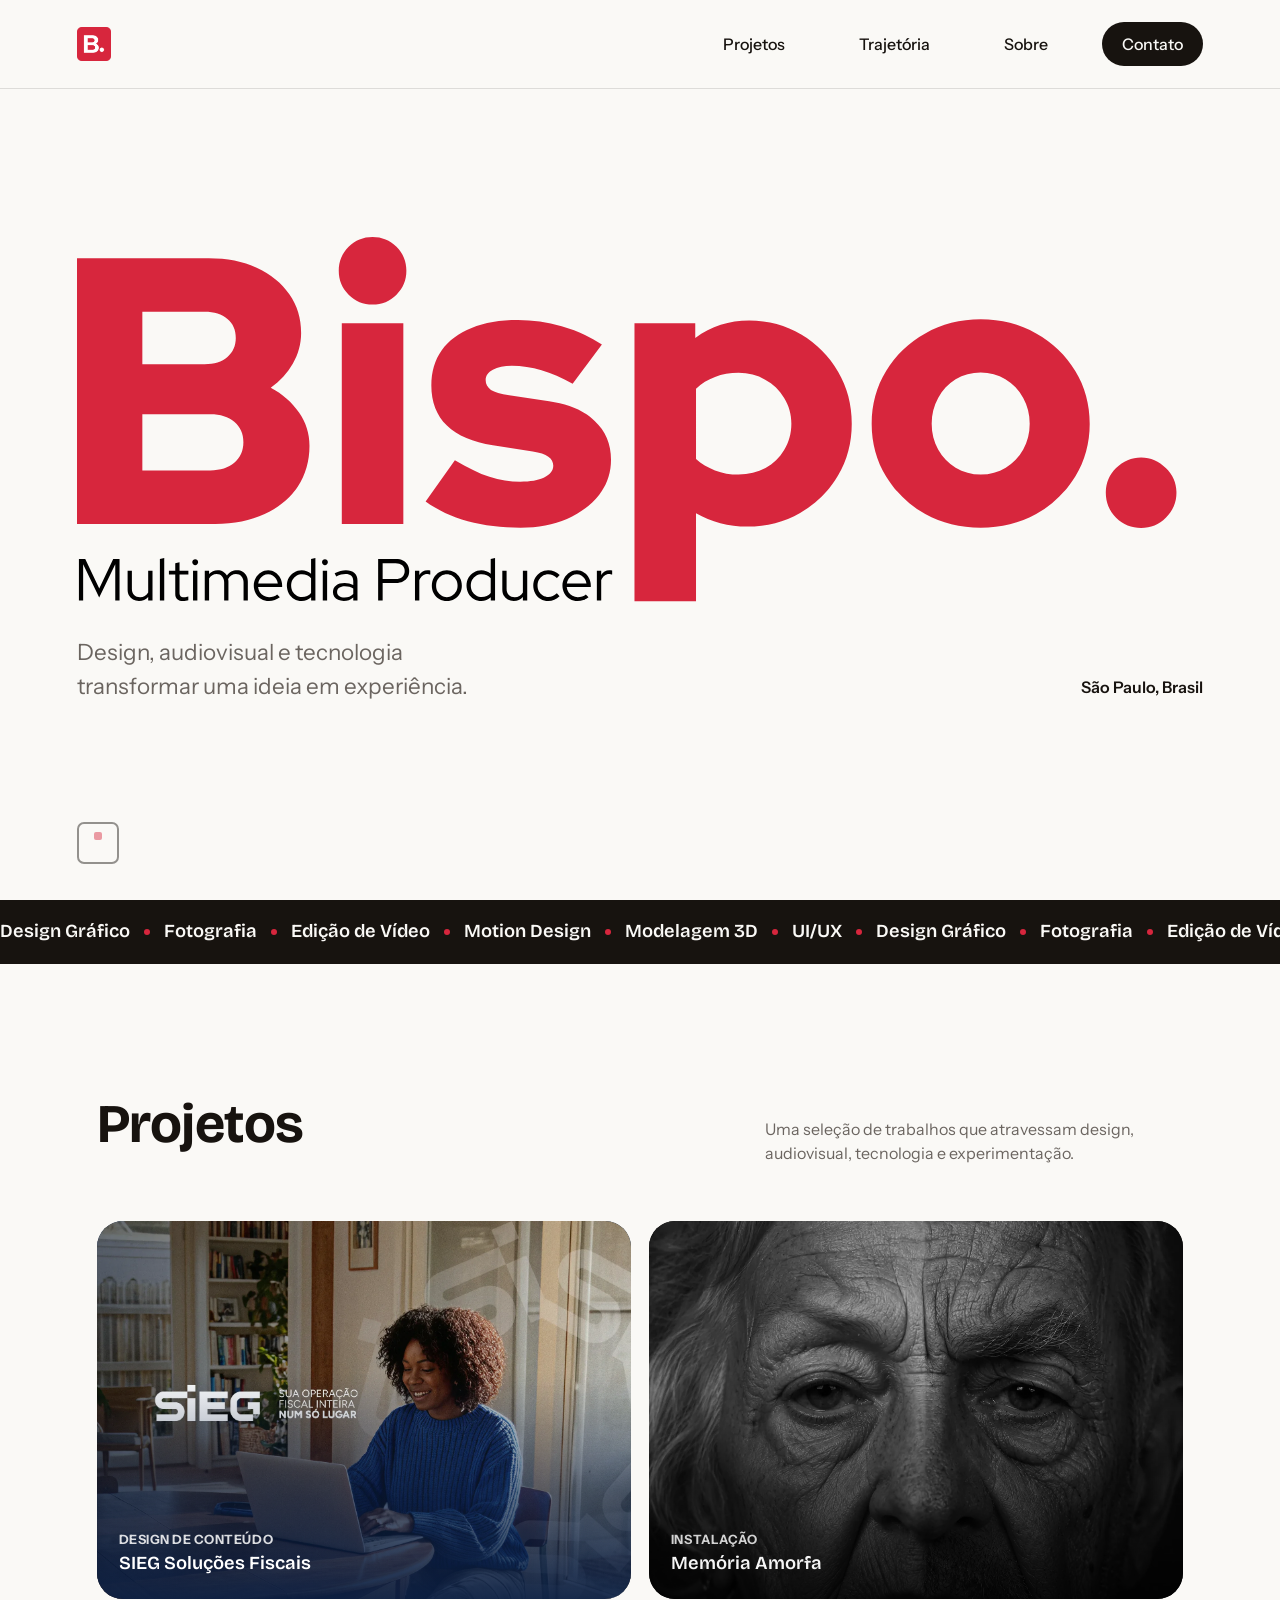
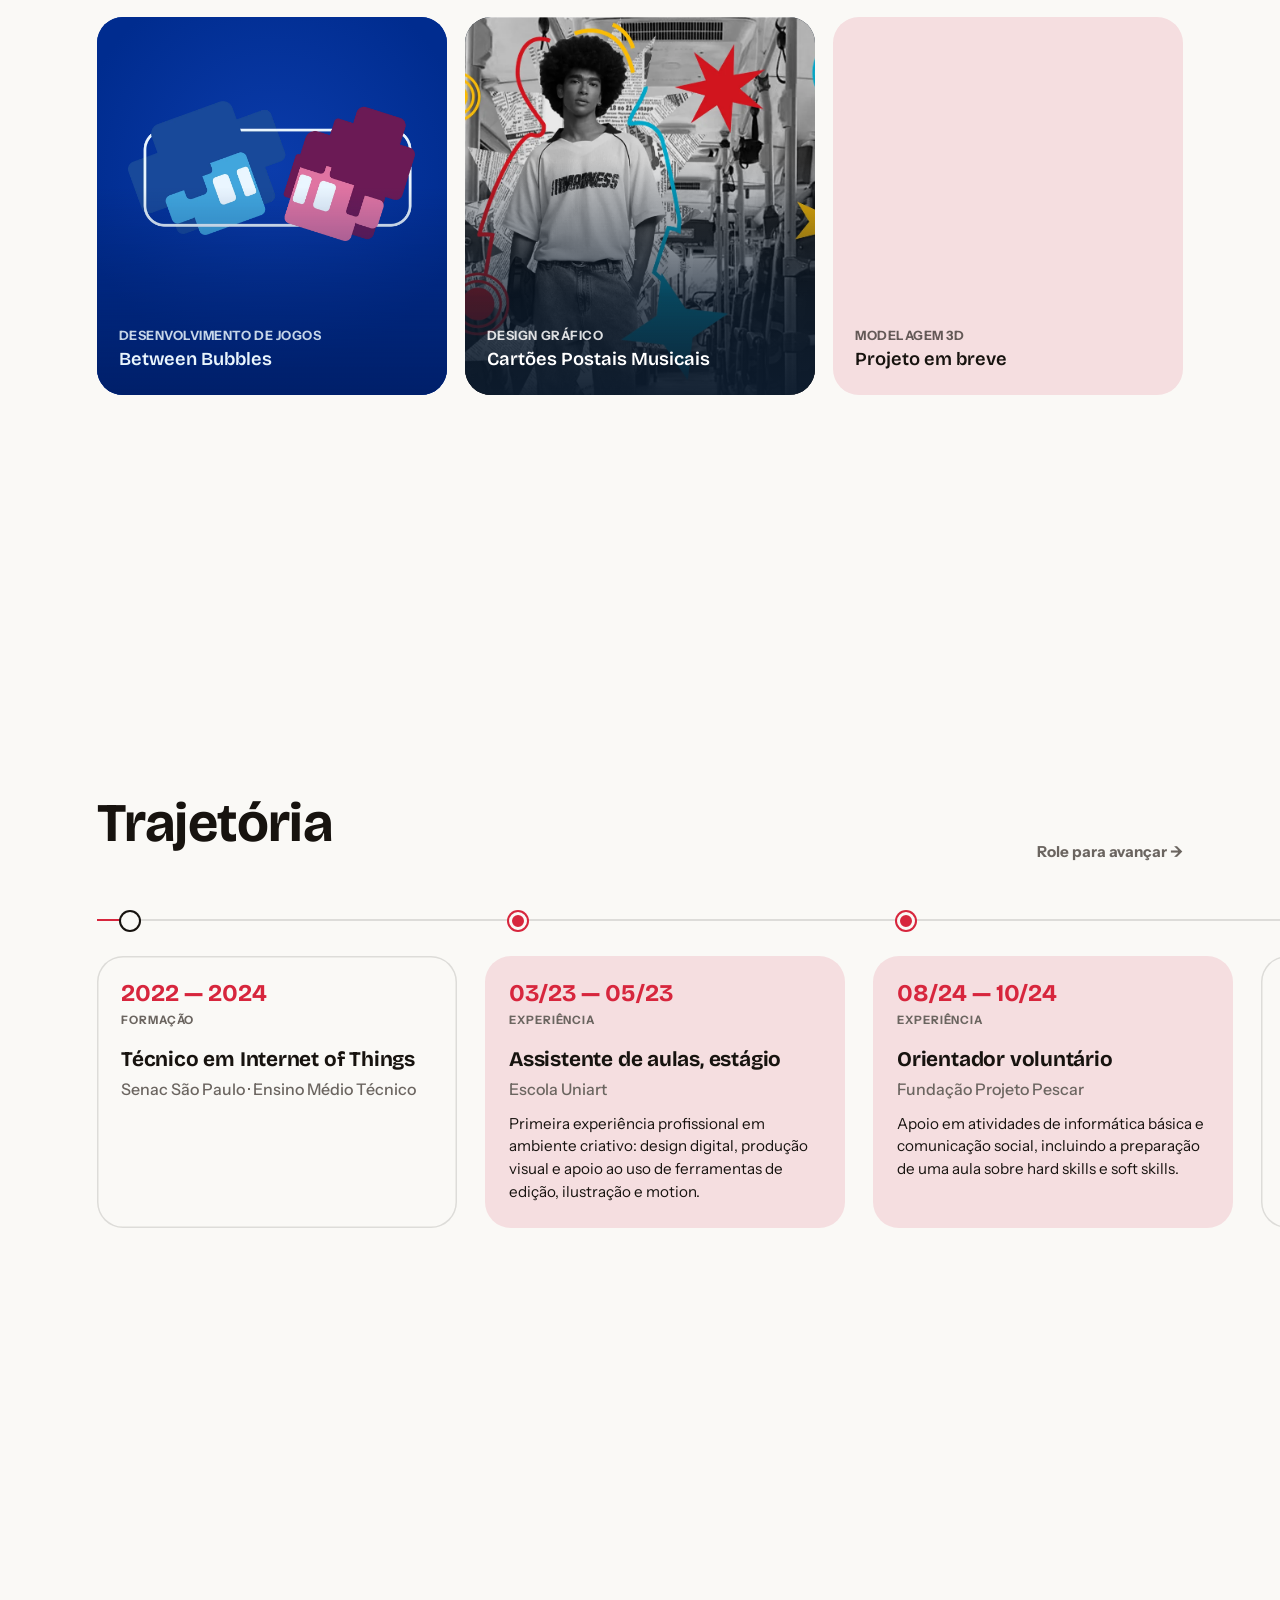
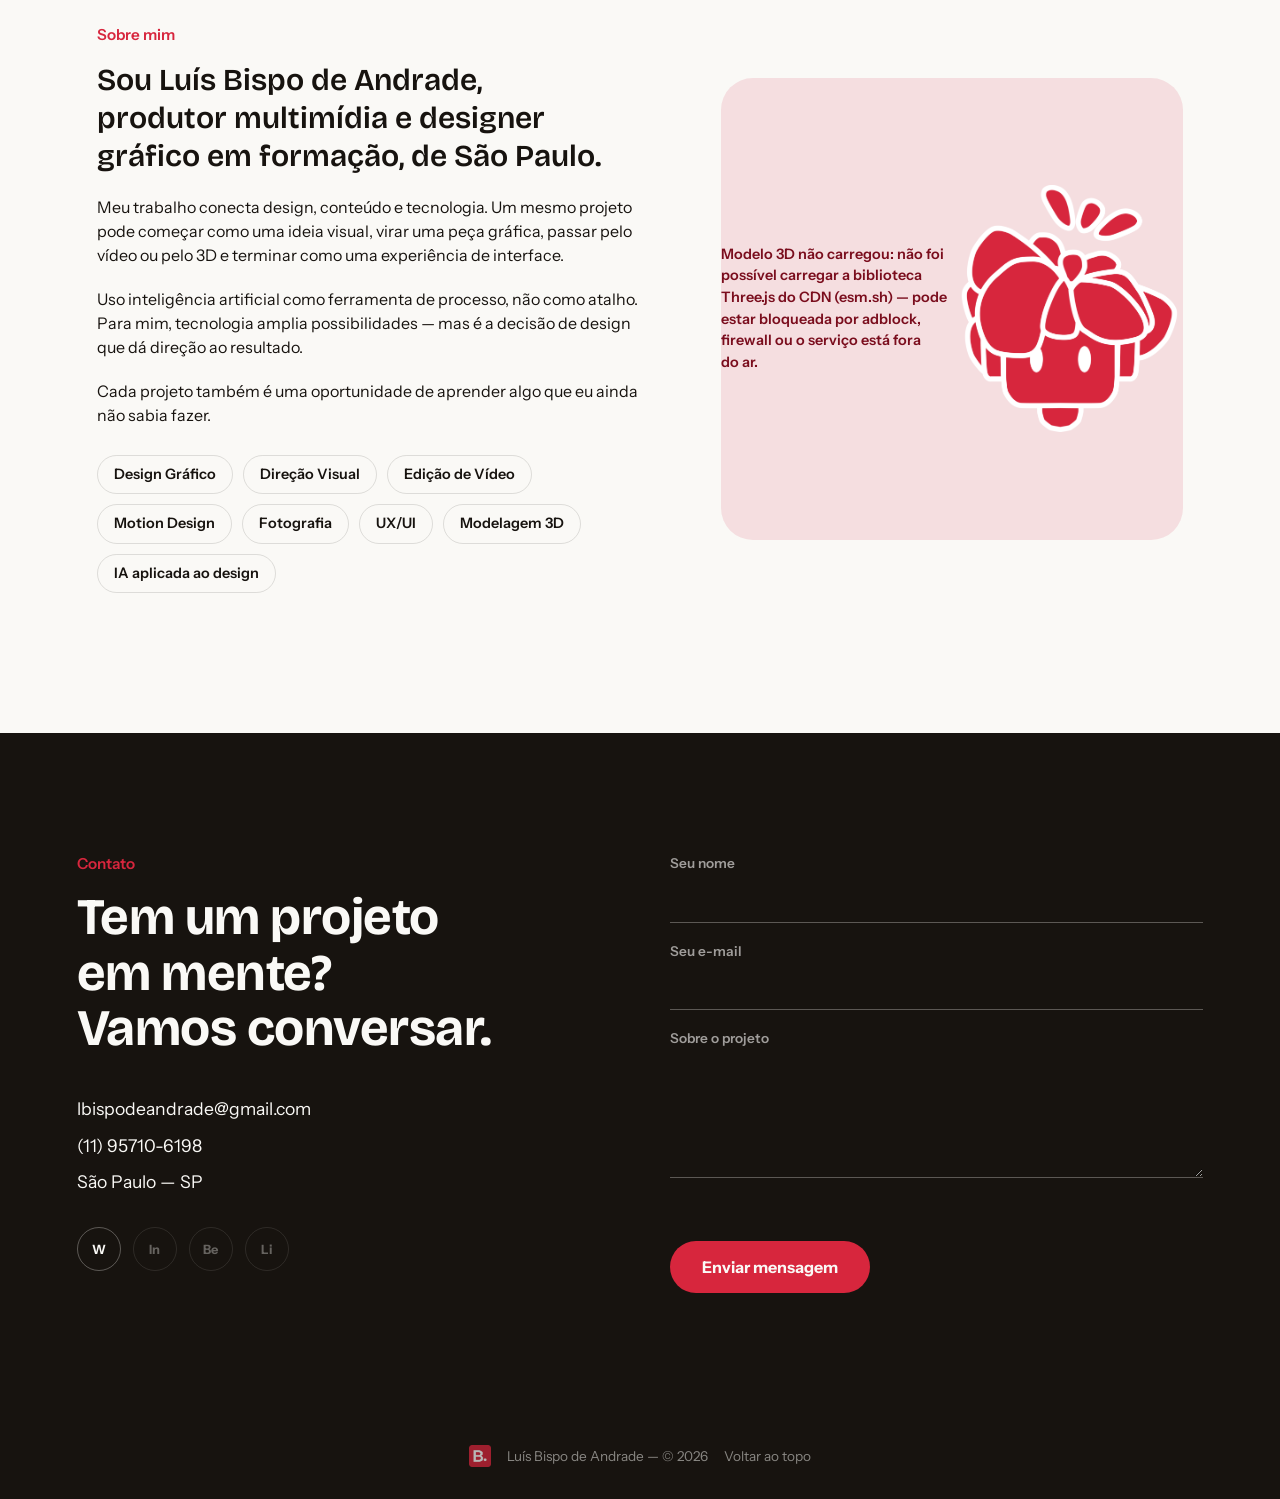
==== commit 14062ea7: "Volta a tipografia para Bricolage Grotesque e Instrument Sans Títulos em Bricolage Grotesque e texto" ====
--- a/index.html
+++ b/index.html
@@ -22,7 +22,7 @@
 <link rel="stylesheet" href="style.css">
 <link rel="preconnect" href="https://fonts.googleapis.com">
 <link rel="preconnect" href="https://fonts.gstatic.com" crossorigin>
-<link href="https://fonts.googleapis.com/css2?family=Red+Hat+Display:ital,wght@0,300..900;1,300..900&display=swap" rel="stylesheet">
+<link href="https://fonts.googleapis.com/css2?family=Bricolage+Grotesque:opsz,wght@12..96,400..800&family=Instrument+Sans:ital,wght@0,400..700;1,400..700&display=swap" rel="stylesheet">
 </head>
 <body>
 <!-- toca a volta da troca de IDV quando se chega de uma página de projeto -->
--- a/style.css
+++ b/style.css
@@ -10,8 +10,8 @@
     --graphite: #6B6560;
     --line: rgba(23,19,15,.12);
 
-    --display: "Red Hat Display", sans-serif;
-    --body: "Red Hat Display", sans-serif;
+    --display: "Bricolage Grotesque", sans-serif;
+    --body: "Instrument Sans", sans-serif;
 
     --wrap: 1240px;
     --pad: 6vw;
@@ -1578,7 +1578,7 @@
     border-radius:11% / 5.2%;
     background:#fff;
     color:#000;
-    font-family:-apple-system, BlinkMacSystemFont, "Red Hat Display", sans-serif;
+    font-family:-apple-system, BlinkMacSystemFont, "Instrument Sans", sans-serif;
     font-size:12px;
     line-height:1.35;
 }
